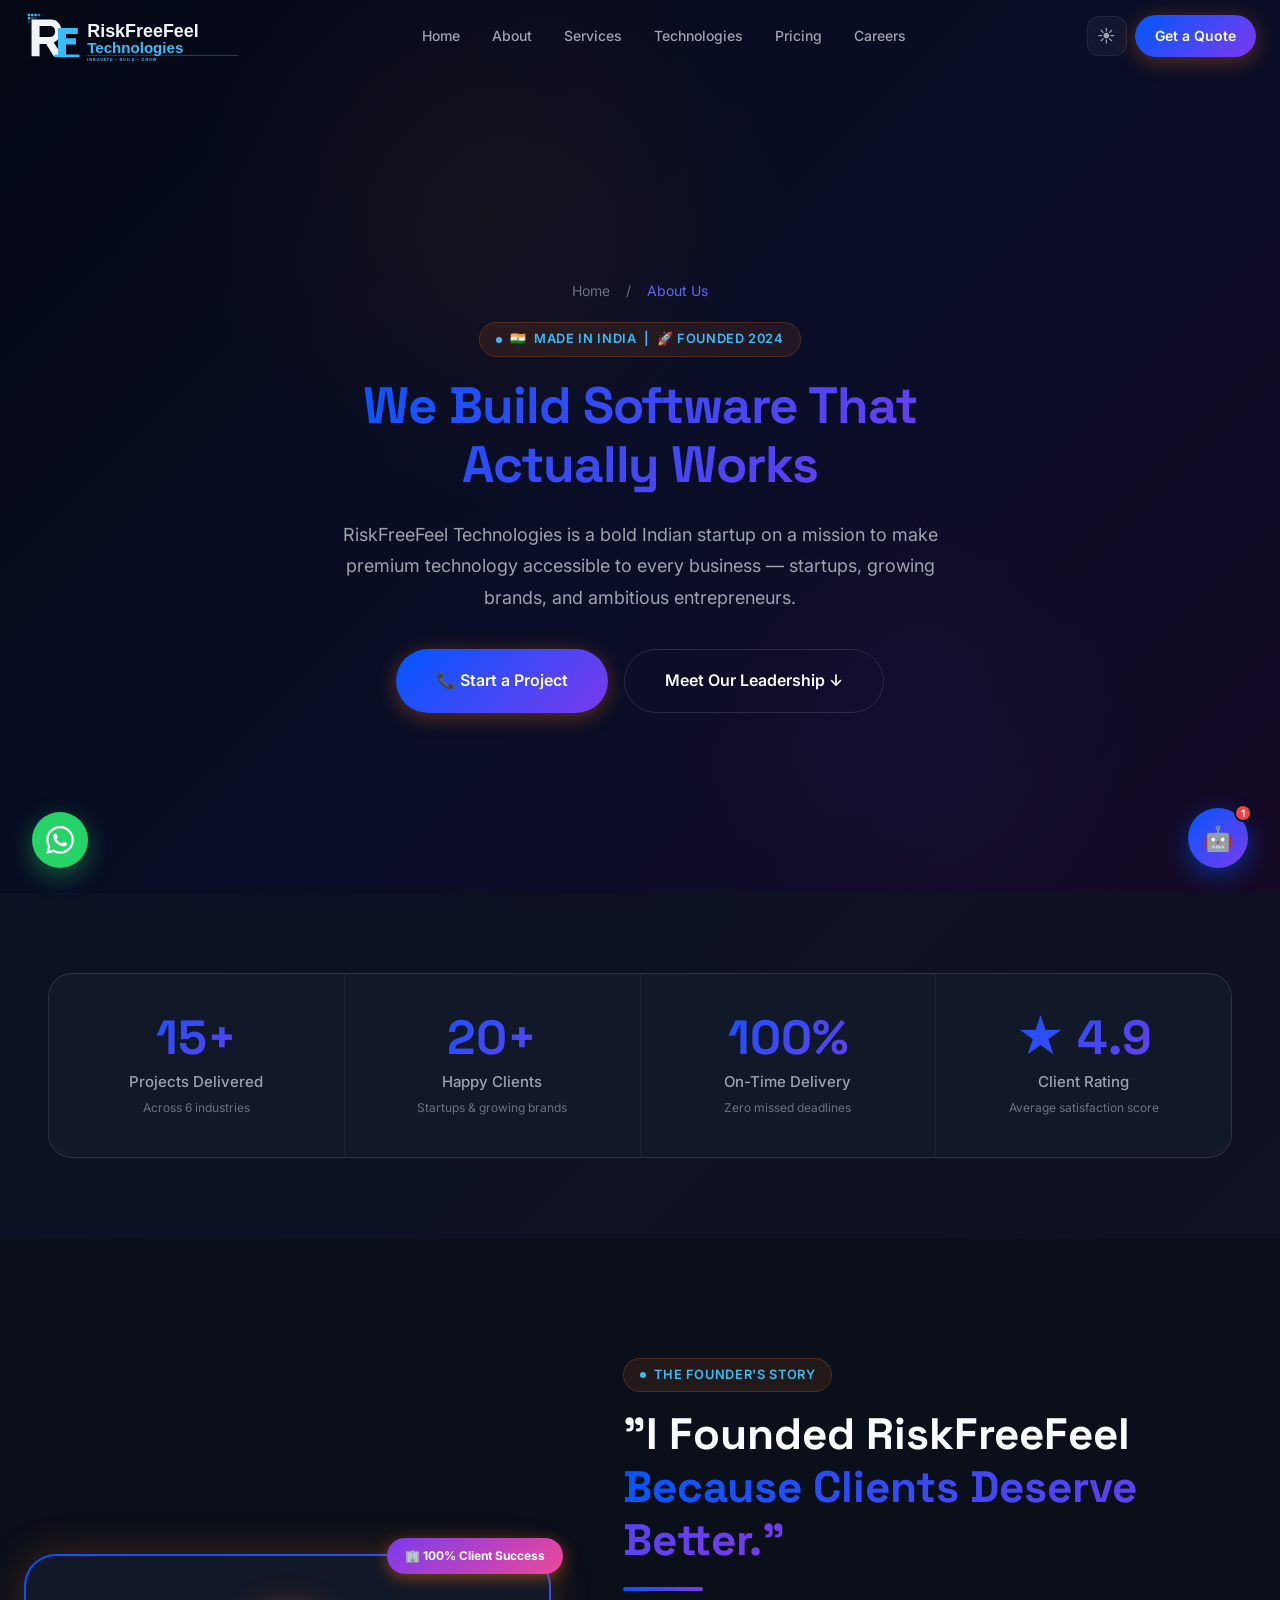
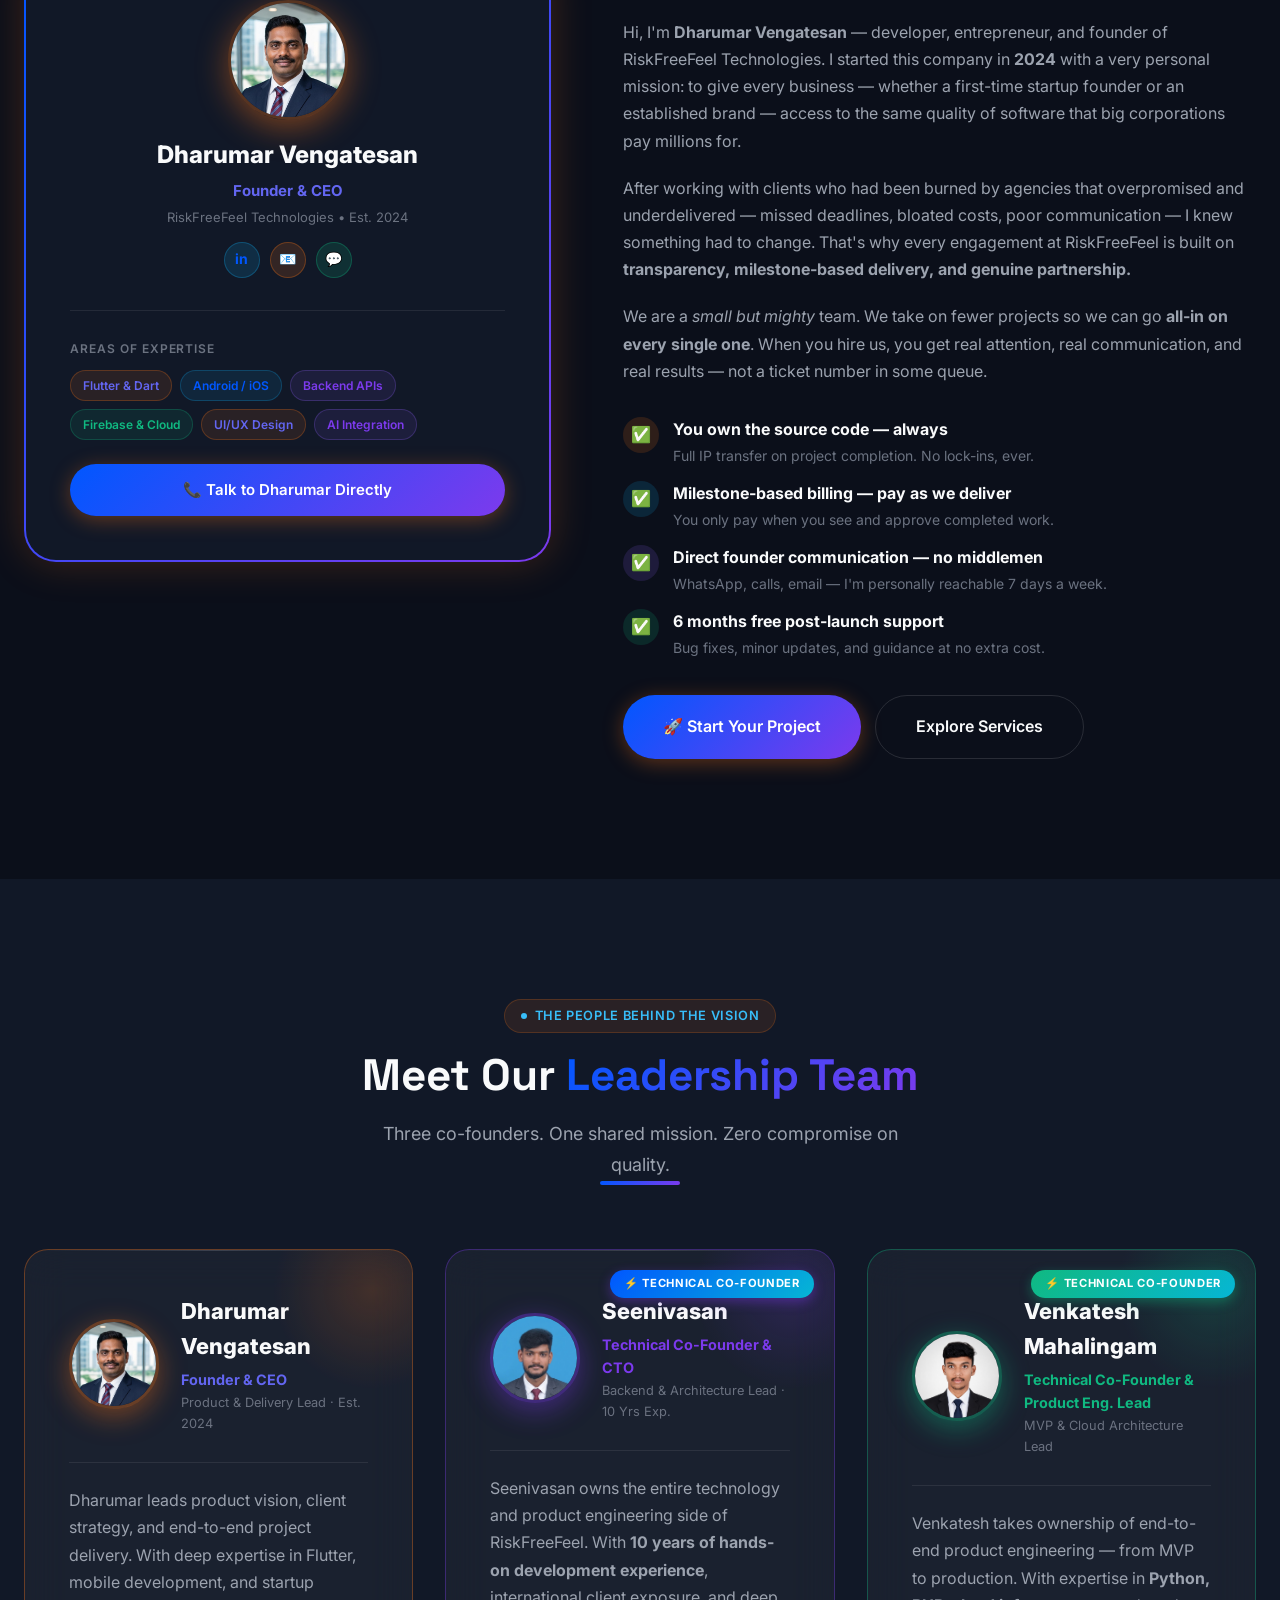
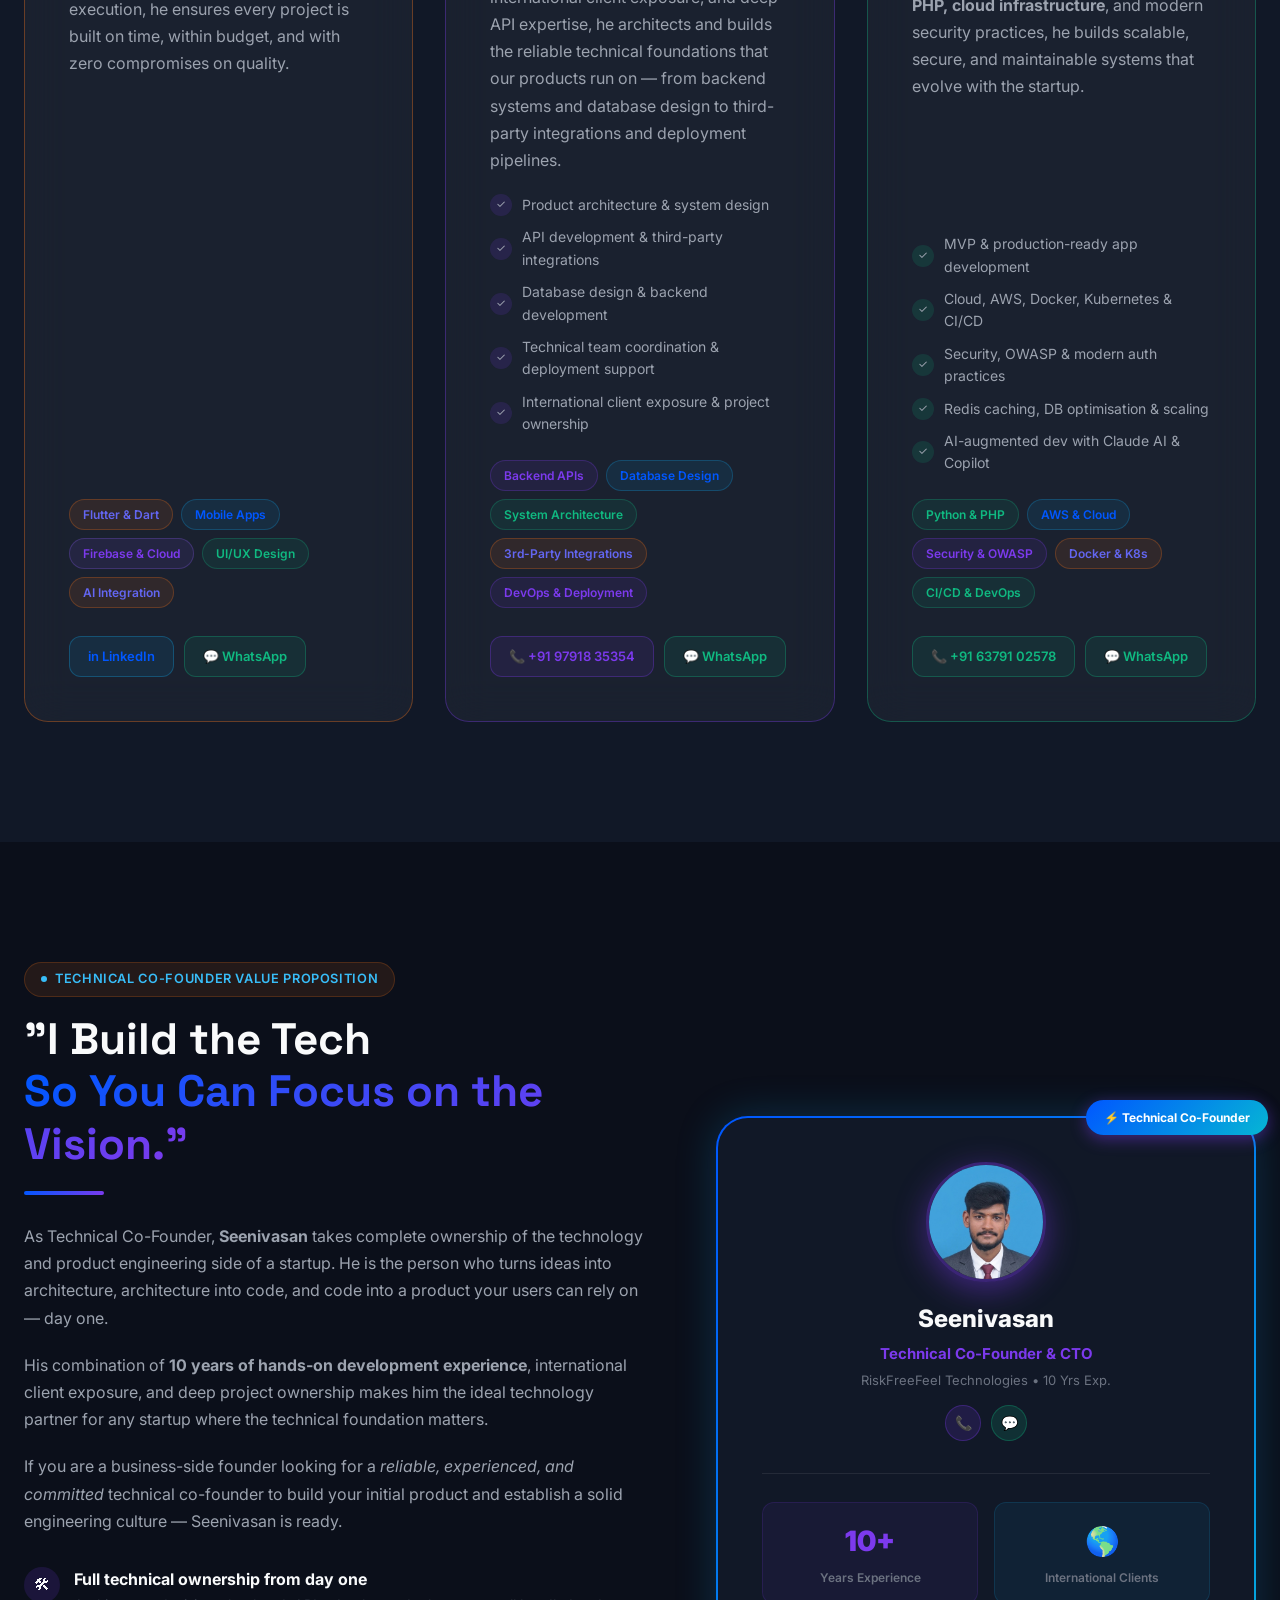
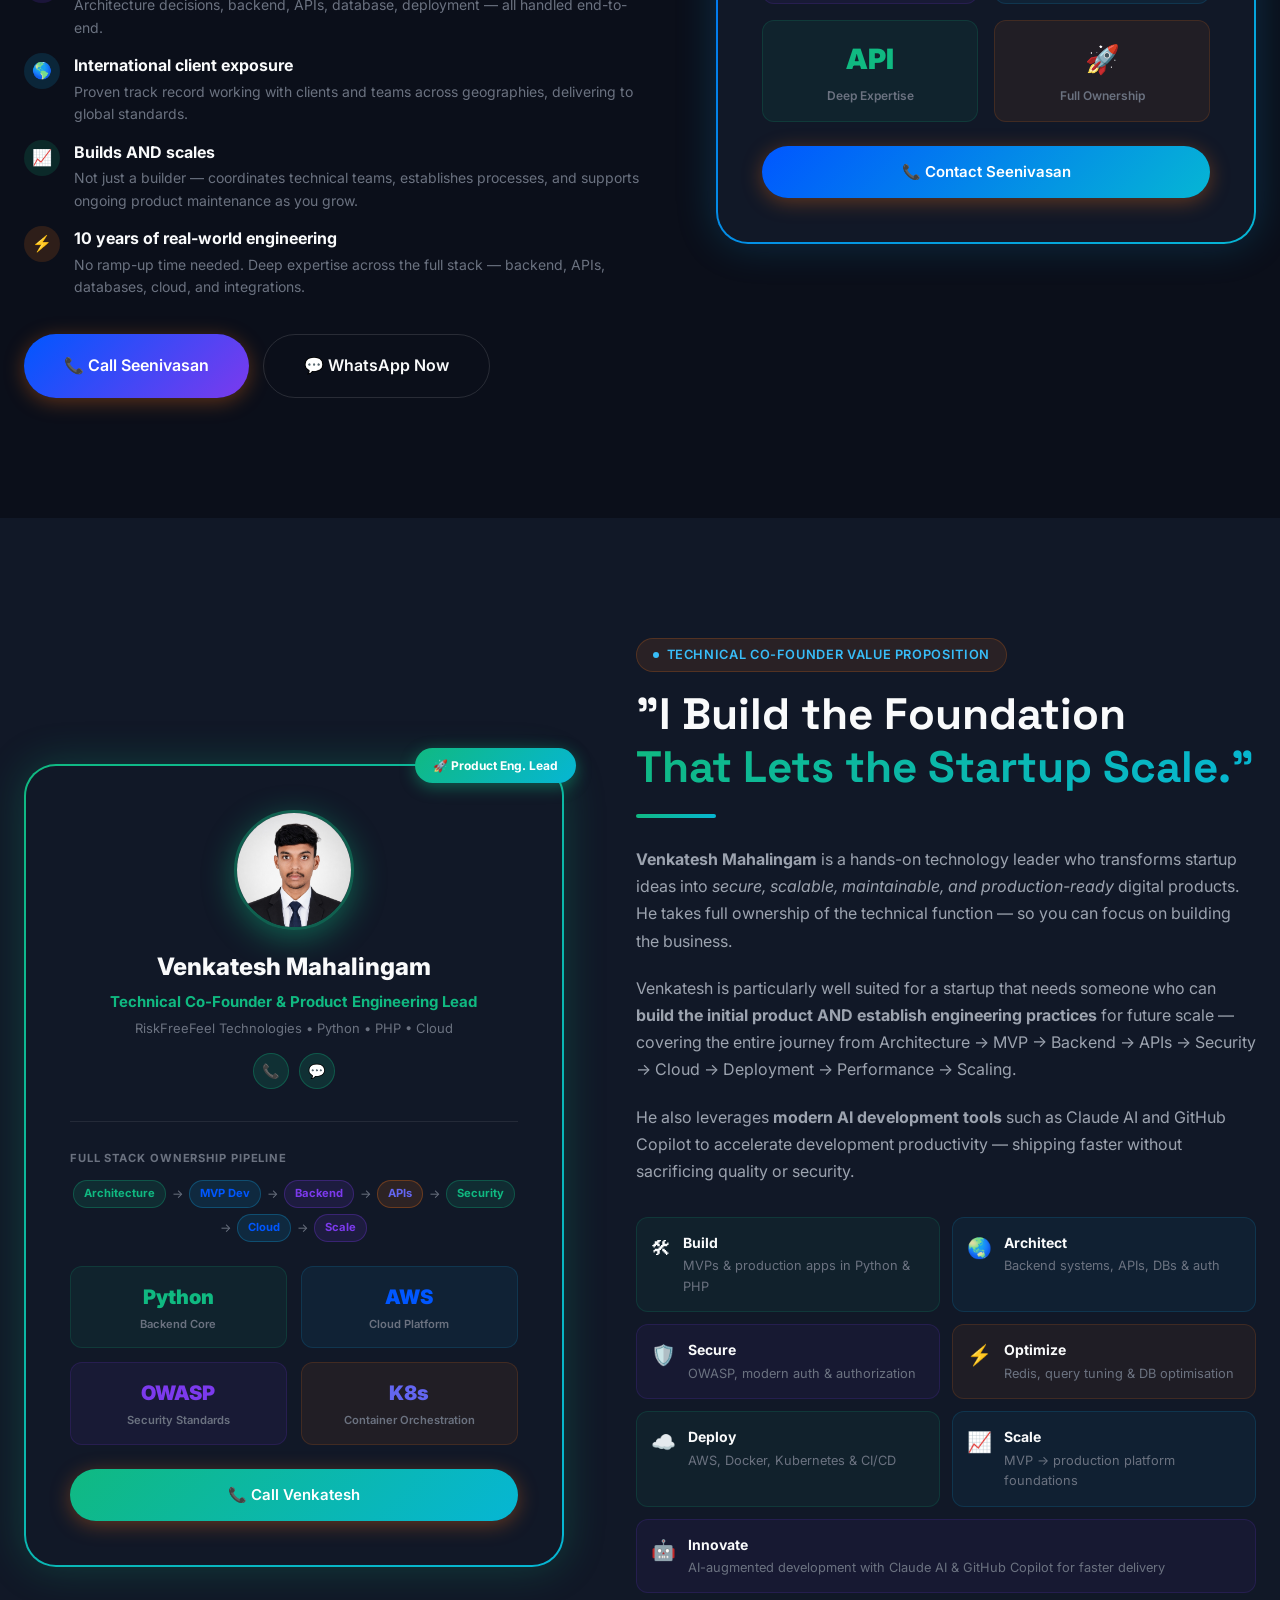
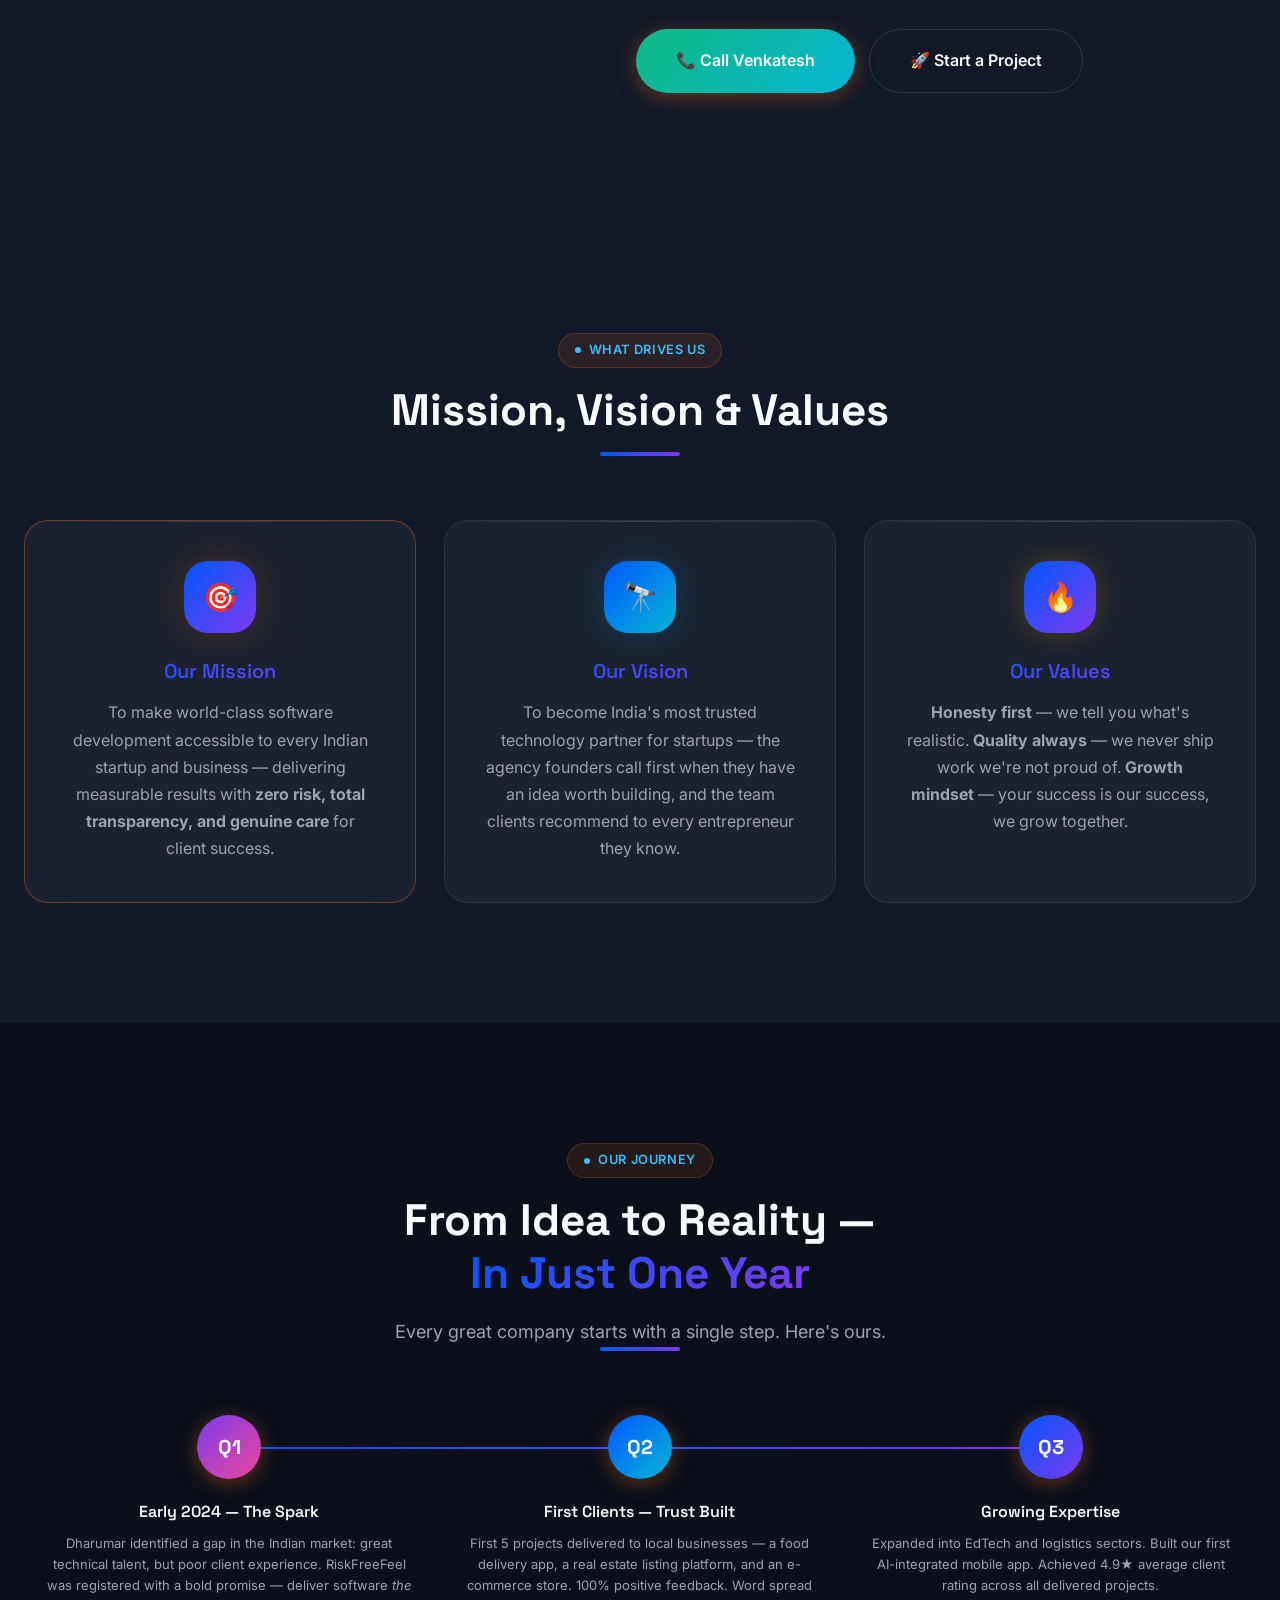
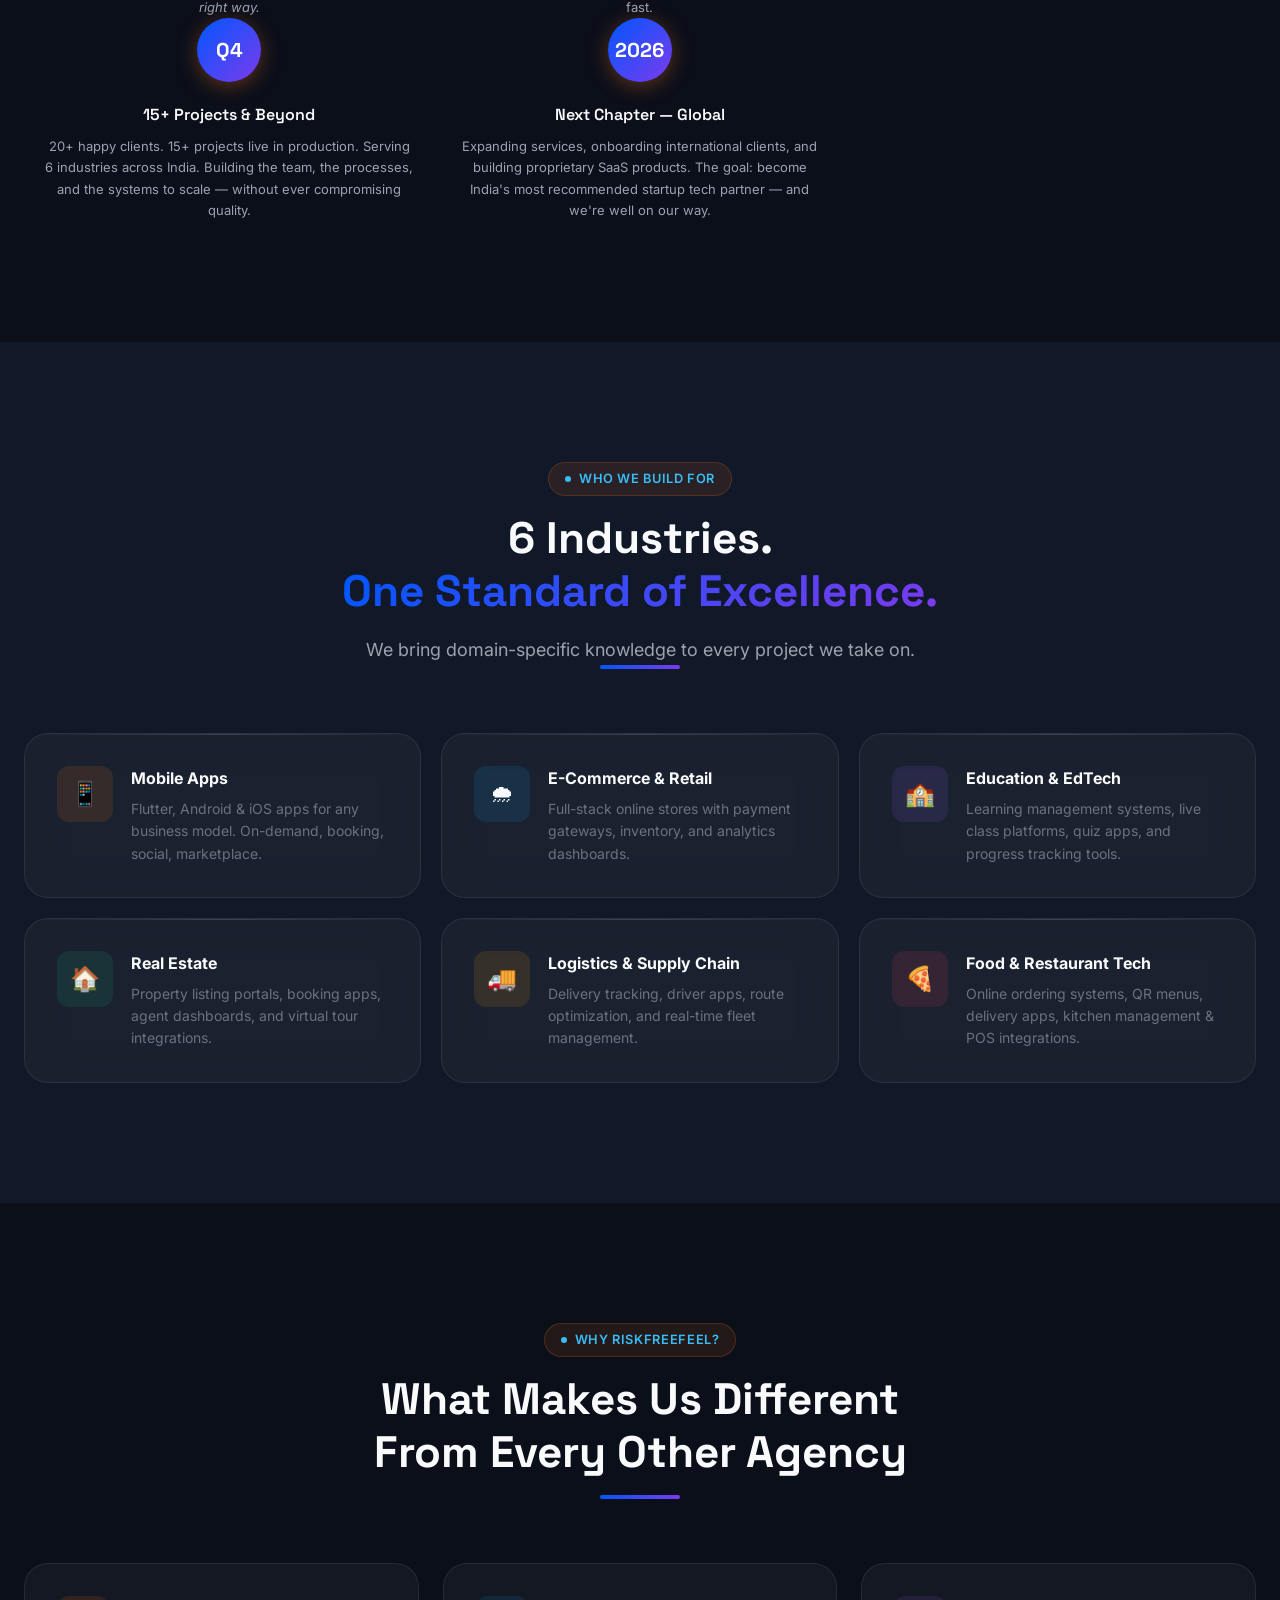
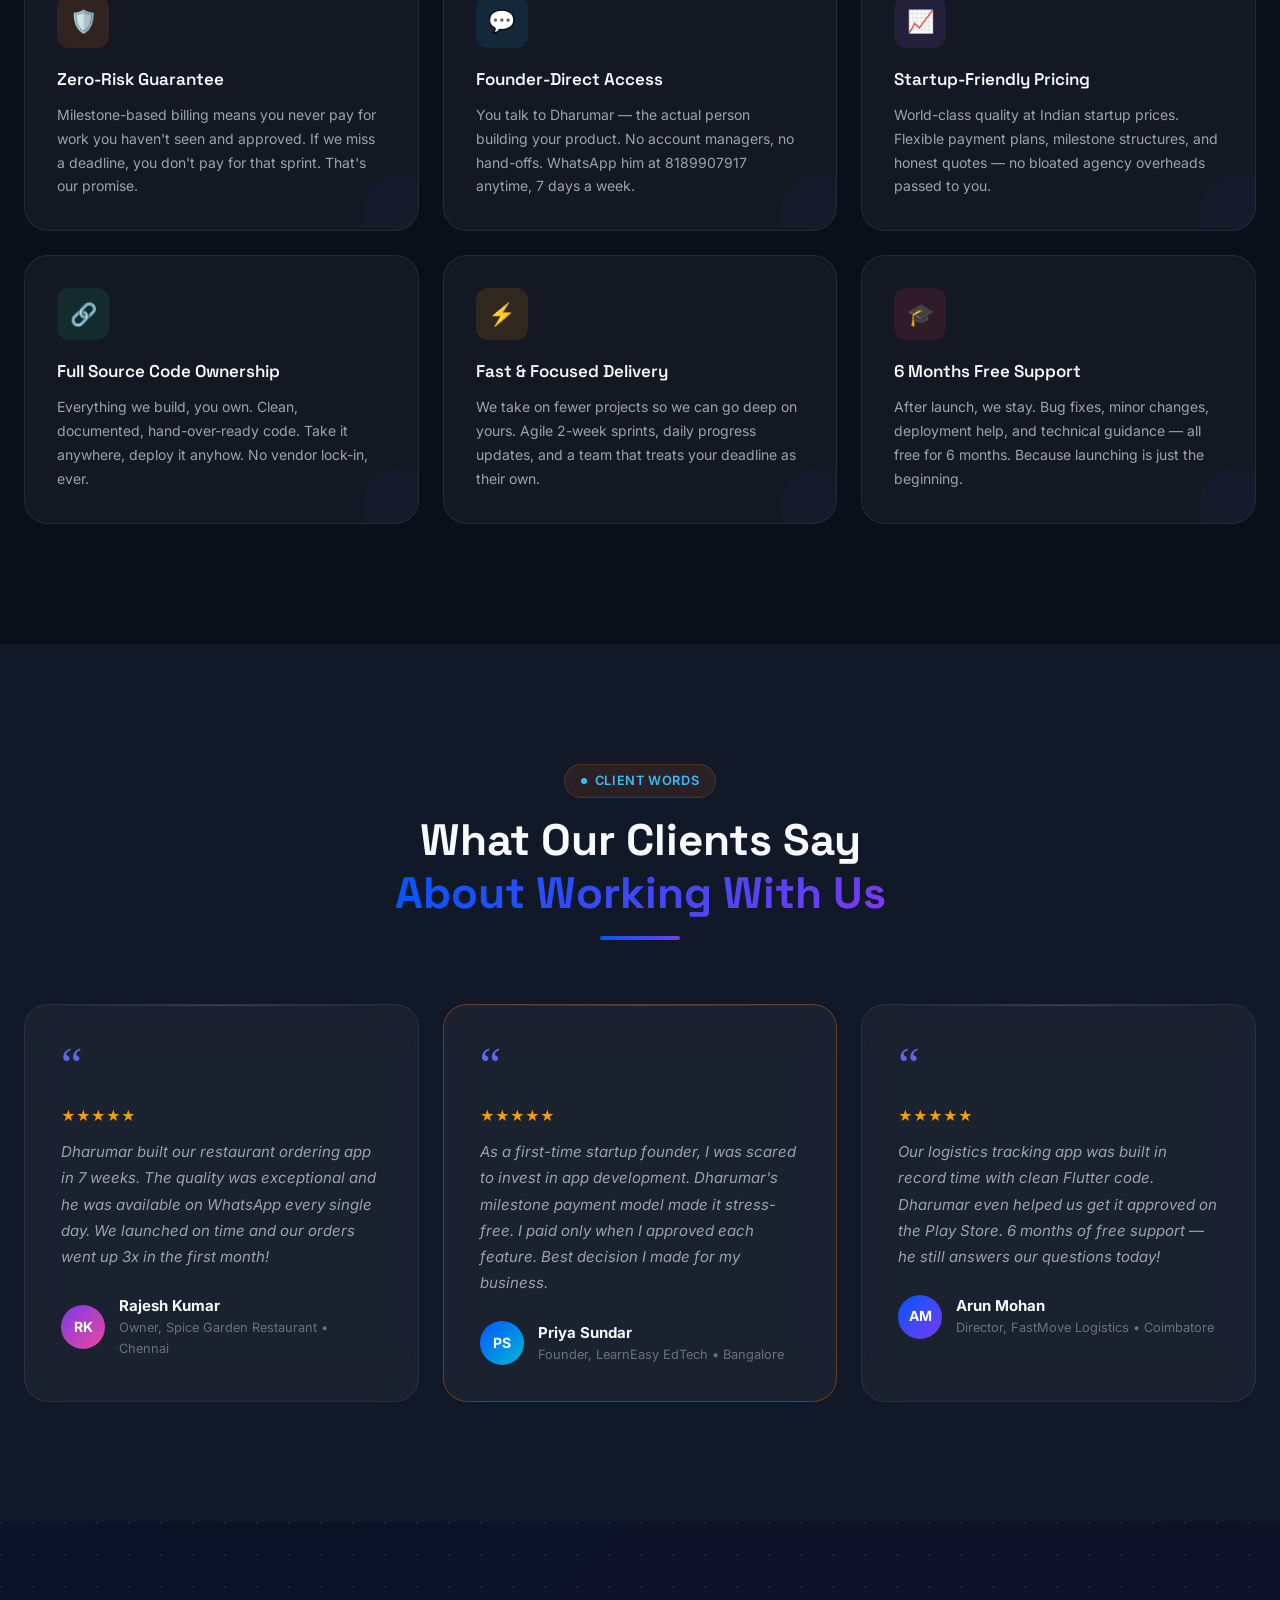
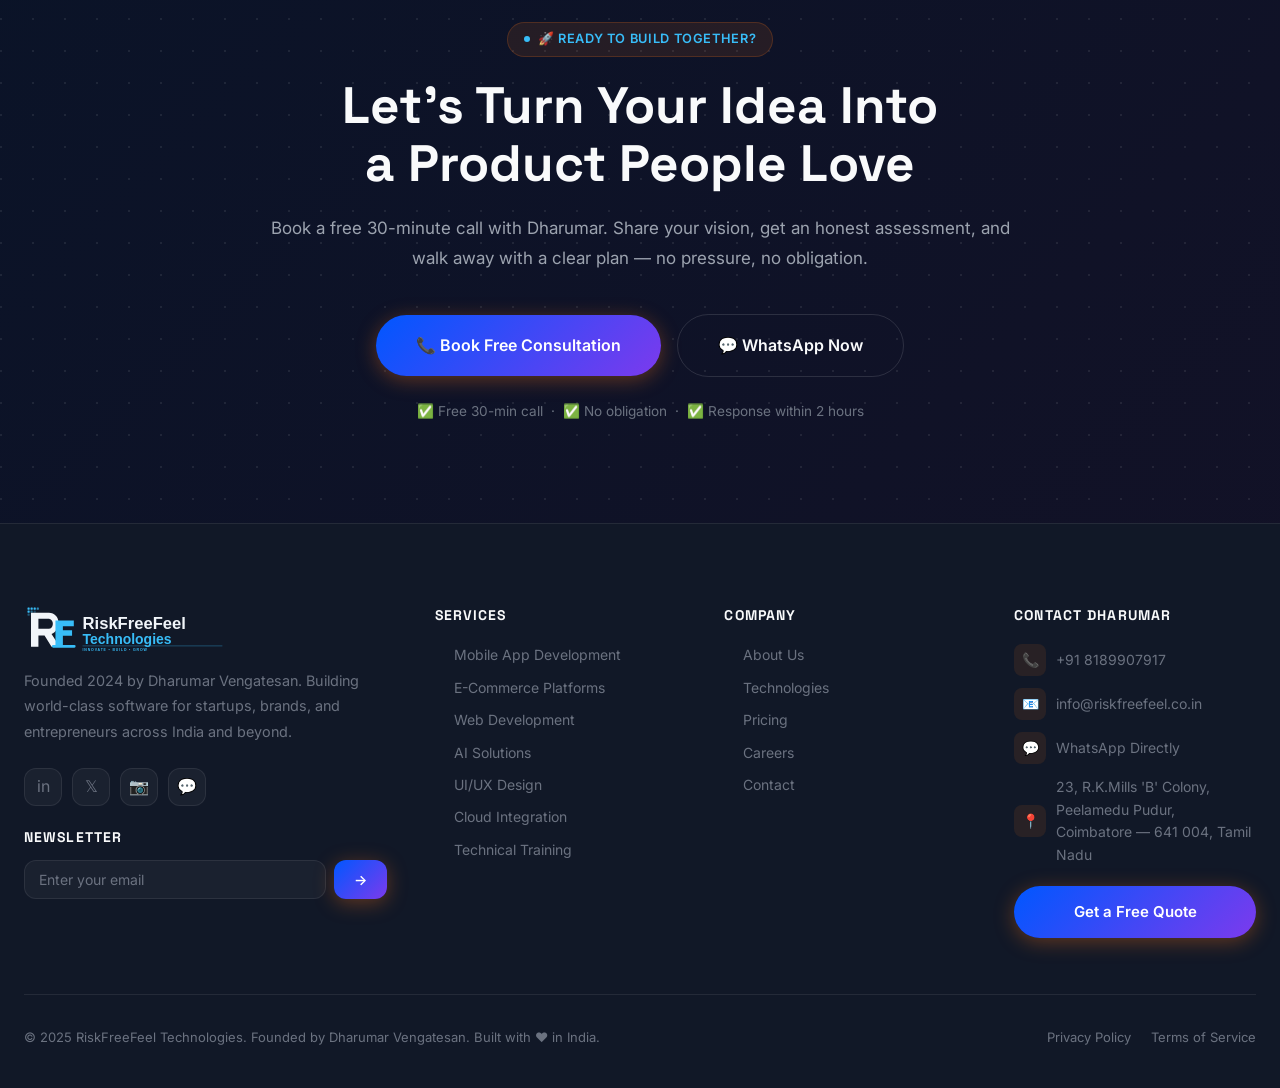
==== pages/about.html @ 6950d02a "feat: Add co-founders Seenivasan and Venkatesh, update photos, premium animations, fix encoding" ====
﻿<!DOCTYPE html>
<html lang="en" data-theme="dark">
<head>
  <meta charset="UTF-8" />
  <meta name="viewport" content="width=device-width, initial-scale=1.0" />
  <title>About Us | RiskFreeFeel Technologies | Founders Dharumar &amp; Seenivasan</title>
  <meta name="description" content="RiskFreeFeel Technologies is a 2024 Indian tech startup founded by Dharumar Vengatesan. We build world-class mobile apps, e-commerce platforms, and AI solutions. Learn our story, mission and values." />
  <link rel="icon" type="image/svg+xml" href="data:image/svg+xml,<svg xmlns='http://www.w3.org/2000/svg' viewBox='0 0 100 100'><defs><linearGradient id='g' x1='0%25' y1='0%25' x2='100%25' y2='100%25'><stop offset='0%25' stop-color='%23F97316'/><stop offset='100%25' stop-color='%238B5CF6'/></linearGradient></defs><rect width='100' height='100' rx='20' fill='url(%23g)'/><text y='.9em' font-size='60' x='50%25' text-anchor='middle' fill='white' font-weight='bold' dy='.1em'>R</text></svg>" />
  <link rel="stylesheet" href="../assets/css/globals.css" />
  <link rel="stylesheet" href="../assets/css/navbar.css" />
  <link rel="stylesheet" href="../assets/css/components.css" />
</head>
<body>

<div class="scroll-progress" id="scroll-progress"></div>

<!-- == NAVBAR ================================================ -->
<nav class="navbar" id="navbar" role="navigation" aria-label="Main navigation">
  <div class="navbar-inner">
    <a href="../index.html" class="navbar-logo" style="padding:4px 0;">
      <img src="../assets/images/logo-dark.svg" alt="RiskFreeFeel Technologies" height="52" style="height:52px;width:auto;display:block;" />
    </a>
    <ul class="navbar-links" role="list">
      <li><a href="../index.html" class="navbar-link">Home</a></li>
      <li><a href="about.html" class="navbar-link active">About</a></li>
      <li><a href="services.html" class="navbar-link">Services</a></li>
      <li><a href="technologies.html" class="navbar-link">Technologies</a></li>
      <li><a href="pricing.html" class="navbar-link">Pricing</a></li>
      <li><a href="careers.html" class="navbar-link">Careers</a></li>
    </ul>
    <div class="navbar-right">
      <button class="theme-toggle" id="theme-toggle" aria-label="Toggle theme"><span class="theme-icon">&#9728;&#65039;</span></button>
      <a href="contact.html" class="btn btn-primary btn-sm">Get a Quote</a>
      <button class="hamburger" id="hamburger" aria-label="Toggle menu">
        <span class="hamburger-bar"></span><span class="hamburger-bar"></span><span class="hamburger-bar"></span>
      </button>
    </div>
  </div>
</nav>

<div class="mobile-menu" id="mobile-menu">
  <ul class="mobile-menu-links">
    <li><a href="../index.html" class="mobile-menu-link">&#127968; Home</a></li>
    <li><a href="about.html" class="mobile-menu-link active">&#8505;&#65039; About Us</a></li>
    <li><a href="services.html" class="mobile-menu-link">&#9881;&#65039; Services</a></li>
    <li><a href="technologies.html" class="mobile-menu-link">&#128187; Technologies</a></li>
    <li><a href="pricing.html" class="mobile-menu-link">&#128176; Pricing</a></li>
    <li><a href="careers.html" class="mobile-menu-link">&#128200; Careers</a></li>
    <li><a href="contact.html" class="mobile-menu-link">&#128222; Contact</a></li>
  </ul>
  <div class="mobile-menu-cta"><a href="contact.html" class="btn btn-primary" style="width:100%;justify-content:center;">Get a Free Quote</a></div>
</div>

<!-- -.--.--.--.--.--.--.--.--.--.--.--.--.--.--.--.--.--.--.--.--.--.--.--.--.--.--.--.--.--.--.--.--.--.--.--.--.--.--.--.--.--.--.--.--.--.--.--.--.--.--.--.--.--.--.--.--.--.-
     HERO &mdash; Page Header
-.--.--.--.--.--.--.--.--.--.--.--.--.--.--.--.--.--.--.--.--.--.--.--.--.--.--.--.--.--.--.--.--.--.--.--.--.--.--.--.--.--.--.--.--.--.--.--.--.--.--.--.--.--.--.--.--.--.- -->
<section class="page-hero" style="min-height:480px;display:flex;align-items:center;position:relative;overflow:hidden;">
  <div class="hero-bg-gradient" style="opacity:0.6;" aria-hidden="true"></div>
  <div class="hero-orb-1" style="opacity:0.4;" aria-hidden="true"></div>
  <div class="hero-orb-2" style="opacity:0.4;" aria-hidden="true"></div>

  <div class="page-hero-inner" style="position:relative;z-index:1;text-align:center;width:100%;padding:120px 24px 80px;">
    <div class="page-hero-breadcrumb" style="margin-bottom:20px;">
      <a href="../index.html" style="color:var(--text-muted);">Home</a>
      <span style="color:var(--text-muted);margin:0 8px;">/</span>
      <span style="color:var(--brand-orange);">About Us</span>
    </div>

    <div class="section-label" style="margin:0 auto 20px;display:inline-flex;">
      &#127470;&#127475;&nbsp; Made in India &nbsp;|&nbsp; &#128640; Founded 2024
    </div>

    <h1 class="display-lg gradient-text" style="margin-bottom:24px;">
      We Build Software That<br/>Actually Works
    </h1>

    <p class="body-lg" style="max-width:640px;margin:0 auto 36px;">
      RiskFreeFeel Technologies is a bold Indian startup on a mission to make premium technology accessible to every business &mdash; startups, growing brands, and ambitious entrepreneurs.
    </p>

    <div style="display:flex;justify-content:center;gap:16px;flex-wrap:wrap;">
      <a href="contact.html" class="btn btn-primary btn-lg">&#128222; Start a Project</a>
      <a href="#team" class="btn btn-outline btn-lg">Meet Our Leadership &#8595;</a>
    </div>
  </div>
</section>

<!-- -.--.--.--.--.--.--.--.--.--.--.--.--.--.--.--.--.--.--.--.--.--.--.--.--.--.--.--.--.--.--.--.--.--.--.--.--.--.--.--.--.--.--.--.--.--.--.--.--.--.--.--.--.--.--.--.--.--.-
     QUICK STATS BAR
-.--.--.--.--.--.--.--.--.--.--.--.--.--.--.--.--.--.--.--.--.--.--.--.--.--.--.--.--.--.--.--.--.--.--.--.--.--.--.--.--.--.--.--.--.--.--.--.--.--.--.--.--.--.--.--.--.--.- -->
<section class="stats-section" aria-label="Company quick stats">
  <div class="container">
    <div class="stats-grid">
      <div class="stat-item reveal">
        <div class="stat-number" data-counter data-target="15" data-suffix="+">15+</div>
        <div class="stat-label">Projects Delivered</div>
        <div class="stat-sub">Across 6 industries</div>
      </div>
      <div class="stat-item reveal delay-100">
        <div class="stat-number" data-counter data-target="20" data-suffix="+">20+</div>
        <div class="stat-label">Happy Clients</div>
        <div class="stat-sub">Startups &amp; growing brands</div>
      </div>
      <div class="stat-item reveal delay-200">
        <div class="stat-number">100%</div>
        <div class="stat-label">On-Time Delivery</div>
        <div class="stat-sub">Zero missed deadlines</div>
      </div>
      <div class="stat-item reveal delay-300">
        <div class="stat-number">&#9733; 4.9</div>
        <div class="stat-label">Client Rating</div>
        <div class="stat-sub">Average satisfaction score</div>
      </div>
    </div>
  </div>
</section>

<!-- -.--.--.--.--.--.--.--.--.--.--.--.--.--.--.--.--.--.--.--.--.--.--.--.--.--.--.--.--.--.--.--.--.--.--.--.--.--.--.--.--.--.--.--.--.--.--.--.--.--.--.--.--.--.--.--.--.--.-
     FOUNDER SECTION
-.--.--.--.--.--.--.--.--.--.--.--.--.--.--.--.--.--.--.--.--.--.--.--.--.--.--.--.--.--.--.--.--.--.--.--.--.--.--.--.--.--.--.--.--.--.--.--.--.--.--.--.--.--.--.--.--.--.- -->
<section class="section" id="founder" aria-labelledby="founder-heading">
  <div class="container">
    <div style="display:grid;grid-template-columns:1fr 1.2fr;gap:72px;align-items:center;" class="reveal">

      <!-- Founder Card -->
      <div style="position:relative;" class="reveal-left">
        <div style="background:var(--gradient-primary);border-radius:var(--radius-2xl);padding:2px;box-shadow:var(--shadow-glow);">
          <div style="background:var(--bg-secondary);border-radius:calc(var(--radius-2xl) - 2px);padding:44px;">

            <!-- Avatar + Name -->
            <div style="display:flex;flex-direction:column;align-items:center;text-align:center;margin-bottom:32px;">
              <div style="width:120px;height:120px;border-radius:50%;overflow:hidden;margin-bottom:16px;box-shadow:0 8px 32px rgba(249,115,22,0.45);border:3px solid rgba(249,115,22,0.3);flex-shrink:0;">
                <img src="../assets/images/dharumar-founder.jpg" alt="Dharumar Vengatesan &mdash; Founder &amp; CEO, RiskFreeFeel Technologies" style="width:100%;height:100%;object-fit:cover;object-position:center top;" />
              </div>
              <h2 style="font-size:1.5rem;font-weight:800;color:var(--text-primary);margin-bottom:4px;" id="founder-heading">Dharumar Vengatesan</h2>
              <div style="font-size:0.9375rem;font-weight:700;color:var(--brand-orange);margin-bottom:4px;">Founder &amp; CEO</div>
              <div style="font-size:0.8125rem;color:var(--text-muted);">RiskFreeFeel Technologies &bull; Est. 2024</div>

              <!-- Social links -->
              <div style="display:flex;gap:10px;margin-top:14px;">
                <a href="https://www.linkedin.com/in/dharumar-vengatesan" target="_blank" rel="noopener"
                   style="width:36px;height:36px;border-radius:50%;background:rgba(14,165,233,0.15);border:1px solid rgba(14,165,233,0.3);display:flex;align-items:center;justify-content:center;color:var(--brand-blue);font-size:0.875rem;font-weight:700;text-decoration:none;">in</a>
                <a href="mailto:info@riskfreefeel.co.in"
                   style="width:36px;height:36px;border-radius:50%;background:rgba(249,115,22,0.15);border:1px solid rgba(249,115,22,0.3);display:flex;align-items:center;justify-content:center;color:var(--brand-orange);font-size:0.875rem;font-weight:700;text-decoration:none;">&#128231;</a>
                <a href="https://wa.me/918189907917" target="_blank" rel="noopener"
                   style="width:36px;height:36px;border-radius:50%;background:rgba(16,185,129,0.15);border:1px solid rgba(16,185,129,0.3);display:flex;align-items:center;justify-content:center;color:#10B981;font-size:0.875rem;font-weight:700;text-decoration:none;">&#128172;</a>
              </div>
            </div>

            <!-- Divider -->
            <div style="height:1px;background:var(--border-color);margin-bottom:28px;"></div>

            <!-- Expertise tags -->
            <div style="margin-bottom:24px;">
              <div style="font-size:0.75rem;color:var(--text-muted);font-weight:600;letter-spacing:0.08em;text-transform:uppercase;margin-bottom:12px;">Areas of Expertise</div>
              <div style="display:flex;flex-wrap:wrap;gap:8px;">
                <span style="padding:5px 12px;background:rgba(249,115,22,0.1);border:1px solid rgba(249,115,22,0.25);border-radius:20px;font-size:0.75rem;font-weight:600;color:var(--brand-orange);">Flutter &amp; Dart</span>
                <span style="padding:5px 12px;background:rgba(14,165,233,0.1);border:1px solid rgba(14,165,233,0.25);border-radius:20px;font-size:0.75rem;font-weight:600;color:var(--brand-blue);">Android / iOS</span>
                <span style="padding:5px 12px;background:rgba(139,92,246,0.1);border:1px solid rgba(139,92,246,0.25);border-radius:20px;font-size:0.75rem;font-weight:600;color:var(--brand-violet);">Backend APIs</span>
                <span style="padding:5px 12px;background:rgba(16,185,129,0.1);border:1px solid rgba(16,185,129,0.25);border-radius:20px;font-size:0.75rem;font-weight:600;color:#10B981;">Firebase &amp; Cloud</span>
                <span style="padding:5px 12px;background:rgba(249,115,22,0.1);border:1px solid rgba(249,115,22,0.25);border-radius:20px;font-size:0.75rem;font-weight:600;color:var(--brand-orange);">UI/UX Design</span>
                <span style="padding:5px 12px;background:rgba(139,92,246,0.1);border:1px solid rgba(139,92,246,0.25);border-radius:20px;font-size:0.75rem;font-weight:600;color:var(--brand-violet);">AI Integration</span>
              </div>
            </div>

            <!-- Contact CTA -->
            <a href="contact.html" class="btn btn-primary" style="width:100%;justify-content:center;">
              &#128222; Talk to Dharumar Directly
            </a>
          </div>
        </div>

        <!-- Floating badge -->
        <div style="
          position:absolute;top:-16px;right:-12px;
          background:var(--gradient-warm);color:#fff;
          border-radius:var(--radius-full);padding:8px 18px;
          font-size:0.75rem;font-weight:700;
          box-shadow:0 4px 16px rgba(249,115,22,0.45);
        ">&#127970; 100% Client Success</div>
      </div>

      <!-- Story Text -->
      <div class="reveal-right">
        <div class="section-label" style="margin-bottom:16px;">The Founder's Story</div>
        <h2 class="section-title" style="text-align:left;margin-bottom:0;">
          "I Founded RiskFreeFeel<br/>
          <span class="gradient-text">Because Clients Deserve Better."</span>
        </h2>
        <div class="gradient-separator" style="margin:20px 0 28px;"></div>

        <p class="body-md" style="margin-bottom:20px;">
          Hi, I'm <strong>Dharumar Vengatesan</strong> &mdash; developer, entrepreneur, and founder of RiskFreeFeel Technologies. I started this company in <strong>2024</strong> with a very personal mission: to give every business &mdash; whether a first-time startup founder or an established brand &mdash; access to the same quality of software that big corporations pay millions for.
        </p>

        <p class="body-md" style="margin-bottom:20px;">
          After working with clients who had been burned by agencies that overpromised and underdelivered &mdash; missed deadlines, bloated costs, poor communication &mdash; I knew something had to change. That's why every engagement at RiskFreeFeel is built on <strong>transparency, milestone-based delivery, and genuine partnership.</strong>
        </p>

        <p class="body-md" style="margin-bottom:32px;">
          We are a <em>small but mighty</em> team. We take on fewer projects so we can go <strong>all-in on every single one</strong>. When you hire us, you get real attention, real communication, and real results &mdash; not a ticket number in some queue.
        </p>

        <!-- Promise list -->
        <div style="display:flex;flex-direction:column;gap:14px;margin-bottom:36px;">
          <div style="display:flex;align-items:flex-start;gap:14px;">
            <div style="width:36px;height:36px;border-radius:50%;background:rgba(249,115,22,0.15);display:flex;align-items:center;justify-content:center;font-size:1rem;flex-shrink:0;">&#9989;</div>
            <div>
              <div style="font-weight:700;color:var(--text-primary);margin-bottom:2px;">You own the source code &mdash; always</div>
              <div style="font-size:0.875rem;color:var(--text-muted);">Full IP transfer on project completion. No lock-ins, ever.</div>
            </div>
          </div>
          <div style="display:flex;align-items:flex-start;gap:14px;">
            <div style="width:36px;height:36px;border-radius:50%;background:rgba(14,165,233,0.15);display:flex;align-items:center;justify-content:center;font-size:1rem;flex-shrink:0;">&#9989;</div>
            <div>
              <div style="font-weight:700;color:var(--text-primary);margin-bottom:2px;">Milestone-based billing &mdash; pay as we deliver</div>
              <div style="font-size:0.875rem;color:var(--text-muted);">You only pay when you see and approve completed work.</div>
            </div>
          </div>
          <div style="display:flex;align-items:flex-start;gap:14px;">
            <div style="width:36px;height:36px;border-radius:50%;background:rgba(139,92,246,0.15);display:flex;align-items:center;justify-content:center;font-size:1rem;flex-shrink:0;">&#9989;</div>
            <div>
              <div style="font-weight:700;color:var(--text-primary);margin-bottom:2px;">Direct founder communication &mdash; no middlemen</div>
              <div style="font-size:0.875rem;color:var(--text-muted);">WhatsApp, calls, email &mdash; I'm personally reachable 7 days a week.</div>
            </div>
          </div>
          <div style="display:flex;align-items:flex-start;gap:14px;">
            <div style="width:36px;height:36px;border-radius:50%;background:rgba(16,185,129,0.15);display:flex;align-items:center;justify-content:center;font-size:1rem;flex-shrink:0;">&#9989;</div>
            <div>
              <div style="font-weight:700;color:var(--text-primary);margin-bottom:2px;">6 months free post-launch support</div>
              <div style="font-size:0.875rem;color:var(--text-muted);">Bug fixes, minor updates, and guidance at no extra cost.</div>
            </div>
          </div>
        </div>

        <div style="display:flex;gap:14px;flex-wrap:wrap;">
          <a href="contact.html" class="btn btn-primary btn-lg">&#128640; Start Your Project</a>
          <a href="services.html" class="btn btn-outline btn-lg">Explore Services</a>
        </div>
      </div>
    </div>
  </div>
</section>

<!-- -.--.--.--.--.--.--.--.--.--.--.--.--.--.--.--.--.--.--.--.--.--.--.--.--.--.--.--.--.--.--.--.--.--.--.--.--.--.--.--.--.--.--.--.--.--.--.--.--.--.--.--.--.--.--.--.--.--.-
     LEADERSHIP TEAM &mdash; MEET THE FOUNDERS
-.--.--.--.--.--.--.--.--.--.--.--.--.--.--.--.--.--.--.--.--.--.--.--.--.--.--.--.--.--.--.--.--.--.--.--.--.--.--.--.--.--.--.--.--.--.--.--.--.--.--.--.--.--.--.--.--.--.- -->
<section class="section" id="team" style="background:var(--bg-secondary);" aria-labelledby="team-heading">
  <div class="container">
    <div class="section-header">
      <div class="section-label">The People Behind the Vision</div>
      <h2 class="section-title" id="team-heading">Meet Our <span class="gradient-text">Leadership Team</span></h2>
      <p class="section-subtitle">Three co-founders. One shared mission. Zero compromise on quality.</p>
      <div class="gradient-separator"></div>
    </div>

    <div style="display:grid;grid-template-columns:1fr 1fr 1fr;gap:32px;align-items:stretch;">

      <!-- == Dharumar Card ==================================== -->
      <div class="card reveal" style="padding:44px;display:flex;flex-direction:column;border:1px solid var(--border-accent);position:relative;overflow:hidden;">
        <!-- Decorative gradient blob -->
        <div style="position:absolute;top:-60px;right:-60px;width:200px;height:200px;background:radial-gradient(circle,rgba(249,115,22,0.18) 0%,transparent 70%);border-radius:50%;pointer-events:none;" aria-hidden="true"></div>

        <!-- Photo + identity -->
        <div style="display:flex;align-items:center;gap:22px;margin-bottom:28px;">
          <div style="width:90px;height:90px;border-radius:50%;overflow:hidden;flex-shrink:0;box-shadow:0 8px 28px rgba(249,115,22,0.4);border:3px solid rgba(249,115,22,0.35);">
            <img src="../assets/images/dharumar-founder.jpg" alt="Dharumar Vengatesan &mdash; Founder &amp; CEO" style="width:100%;height:100%;object-fit:cover;object-position:center top;" />
          </div>
          <div>
            <h3 style="font-size:1.375rem;font-weight:800;color:var(--text-primary);margin-bottom:4px;">Dharumar Vengatesan</h3>
            <div style="font-size:0.9rem;font-weight:700;color:var(--brand-orange);margin-bottom:2px;">Founder &amp; CEO</div>
            <div style="font-size:0.8rem;color:var(--text-muted);">Product &amp; Delivery Lead &middot; Est. 2024</div>
          </div>
        </div>

        <div style="height:1px;background:var(--border-color);margin-bottom:24px;"></div>

        <p class="body-md" style="margin-bottom:20px;flex:1;">Dharumar leads product vision, client strategy, and end-to-end project delivery. With deep expertise in Flutter, mobile development, and startup execution, he ensures every project is built on time, within budget, and with zero compromises on quality.</p>

        <!-- Tags -->
        <div style="display:flex;flex-wrap:wrap;gap:8px;margin-bottom:28px;">
          <span style="padding:5px 13px;background:rgba(249,115,22,0.1);border:1px solid rgba(249,115,22,0.25);border-radius:20px;font-size:0.75rem;font-weight:600;color:var(--brand-orange);">Flutter &amp; Dart</span>
          <span style="padding:5px 13px;background:rgba(14,165,233,0.1);border:1px solid rgba(14,165,233,0.25);border-radius:20px;font-size:0.75rem;font-weight:600;color:var(--brand-blue);">Mobile Apps</span>
          <span style="padding:5px 13px;background:rgba(139,92,246,0.1);border:1px solid rgba(139,92,246,0.25);border-radius:20px;font-size:0.75rem;font-weight:600;color:var(--brand-violet);">Firebase &amp; Cloud</span>
          <span style="padding:5px 13px;background:rgba(16,185,129,0.1);border:1px solid rgba(16,185,129,0.25);border-radius:20px;font-size:0.75rem;font-weight:600;color:#10B981;">UI/UX Design</span>
          <span style="padding:5px 13px;background:rgba(249,115,22,0.1);border:1px solid rgba(249,115,22,0.25);border-radius:20px;font-size:0.75rem;font-weight:600;color:var(--brand-orange);">AI Integration</span>
        </div>

        <!-- Social / Contact -->
        <div style="display:flex;gap:10px;flex-wrap:wrap;">
          <a href="https://www.linkedin.com/in/dharumar-vengatesan" target="_blank" rel="noopener"
             style="display:inline-flex;align-items:center;gap:7px;padding:9px 18px;background:rgba(14,165,233,0.1);border:1px solid rgba(14,165,233,0.3);border-radius:var(--radius-md);color:var(--brand-blue);font-size:0.8125rem;font-weight:600;text-decoration:none;">in LinkedIn</a>
          <a href="https://wa.me/918189907917" target="_blank" rel="noopener"
             style="display:inline-flex;align-items:center;gap:7px;padding:9px 18px;background:rgba(16,185,129,0.1);border:1px solid rgba(16,185,129,0.3);border-radius:var(--radius-md);color:#10B981;font-size:0.8125rem;font-weight:600;text-decoration:none;">&#128172; WhatsApp</a>
        </div>
      </div>

      <!-- == Seenivasan Card ================================== -->
      <div class="card reveal delay-150" style="padding:44px;display:flex;flex-direction:column;border:1px solid rgba(124,58,237,0.35);position:relative;overflow:hidden;">
        <!-- Decorative gradient blob -->
        <div style="position:absolute;top:-60px;right:-60px;width:200px;height:200px;background:radial-gradient(circle,rgba(124,58,237,0.18) 0%,transparent 70%);border-radius:50%;pointer-events:none;" aria-hidden="true"></div>

        <!-- Co-Founder badge -->
        <div style="position:absolute;top:20px;right:20px;background:var(--gradient-cool);color:#fff;border-radius:var(--radius-full);padding:5px 14px;font-size:0.7rem;font-weight:700;letter-spacing:0.06em;text-transform:uppercase;box-shadow:0 4px 12px rgba(124,58,237,0.4);">&#9889; Technical Co-Founder</div>

        <!-- Photo + identity -->
        <div style="display:flex;align-items:center;gap:22px;margin-bottom:28px;">
          <div style="width:90px;height:90px;border-radius:50%;overflow:hidden;flex-shrink:0;box-shadow:0 8px 28px rgba(124,58,237,0.4);border:3px solid rgba(124,58,237,0.4);">
            <img src="../assets/images/seenivasan-cofounder.jpg" alt="Seenivasan &mdash; Technical Co-Founder, RiskFreeFeel Technologies" style="width:100%;height:100%;object-fit:cover;object-position:center top;" />
          </div>
          <div>
            <h3 style="font-size:1.375rem;font-weight:800;color:var(--text-primary);margin-bottom:4px;">Seenivasan</h3>
            <div style="font-size:0.9rem;font-weight:700;color:var(--brand-violet);margin-bottom:2px;">Technical Co-Founder &amp; CTO</div>
            <div style="font-size:0.8rem;color:var(--text-muted);">Backend &amp; Architecture Lead &middot; 10 Yrs Exp.</div>
          </div>
        </div>

        <div style="height:1px;background:var(--border-color);margin-bottom:24px;"></div>

        <p class="body-md" style="margin-bottom:20px;flex:1;">Seenivasan owns the entire technology and product engineering side of RiskFreeFeel. With <strong>10 years of hands-on development experience</strong>, international client exposure, and deep API expertise, he architects and builds the reliable technical foundations that our products run on &mdash; from backend systems and database design to third-party integrations and deployment pipelines.</p>

        <!-- Value prop highlights -->
        <div style="display:flex;flex-direction:column;gap:10px;margin-bottom:24px;">
          <div style="display:flex;align-items:center;gap:10px;font-size:0.875rem;color:var(--text-secondary);">
            <span style="width:22px;height:22px;border-radius:50%;background:rgba(124,58,237,0.15);display:flex;align-items:center;justify-content:center;font-size:0.7rem;flex-shrink:0;">&#10003;</span>
            Product architecture &amp; system design
          </div>
          <div style="display:flex;align-items:center;gap:10px;font-size:0.875rem;color:var(--text-secondary);">
            <span style="width:22px;height:22px;border-radius:50%;background:rgba(124,58,237,0.15);display:flex;align-items:center;justify-content:center;font-size:0.7rem;flex-shrink:0;">&#10003;</span>
            API development &amp; third-party integrations
          </div>
          <div style="display:flex;align-items:center;gap:10px;font-size:0.875rem;color:var(--text-secondary);">
            <span style="width:22px;height:22px;border-radius:50%;background:rgba(124,58,237,0.15);display:flex;align-items:center;justify-content:center;font-size:0.7rem;flex-shrink:0;">&#10003;</span>
            Database design &amp; backend development
          </div>
          <div style="display:flex;align-items:center;gap:10px;font-size:0.875rem;color:var(--text-secondary);">
            <span style="width:22px;height:22px;border-radius:50%;background:rgba(124,58,237,0.15);display:flex;align-items:center;justify-content:center;font-size:0.7rem;flex-shrink:0;">&#10003;</span>
            Technical team coordination &amp; deployment support
          </div>
          <div style="display:flex;align-items:center;gap:10px;font-size:0.875rem;color:var(--text-secondary);">
            <span style="width:22px;height:22px;border-radius:50%;background:rgba(124,58,237,0.15);display:flex;align-items:center;justify-content:center;font-size:0.7rem;flex-shrink:0;">&#10003;</span>
            International client exposure &amp; project ownership
          </div>
        </div>

        <!-- Tags -->
        <div style="display:flex;flex-wrap:wrap;gap:8px;margin-bottom:28px;">
          <span style="padding:5px 13px;background:rgba(124,58,237,0.1);border:1px solid rgba(124,58,237,0.25);border-radius:20px;font-size:0.75rem;font-weight:600;color:var(--brand-violet);">Backend APIs</span>
          <span style="padding:5px 13px;background:rgba(14,165,233,0.1);border:1px solid rgba(14,165,233,0.25);border-radius:20px;font-size:0.75rem;font-weight:600;color:var(--brand-blue);">Database Design</span>
          <span style="padding:5px 13px;background:rgba(16,185,129,0.1);border:1px solid rgba(16,185,129,0.25);border-radius:20px;font-size:0.75rem;font-weight:600;color:#10B981;">System Architecture</span>
          <span style="padding:5px 13px;background:rgba(249,115,22,0.1);border:1px solid rgba(249,115,22,0.25);border-radius:20px;font-size:0.75rem;font-weight:600;color:var(--brand-orange);">3rd-Party Integrations</span>
          <span style="padding:5px 13px;background:rgba(124,58,237,0.1);border:1px solid rgba(124,58,237,0.25);border-radius:20px;font-size:0.75rem;font-weight:600;color:var(--brand-violet);">DevOps &amp; Deployment</span>
        </div>

        <!-- Contact -->
        <div style="display:flex;gap:10px;flex-wrap:wrap;">
          <a href="tel:+919791835354"
             style="display:inline-flex;align-items:center;gap:7px;padding:9px 18px;background:rgba(124,58,237,0.1);border:1px solid rgba(124,58,237,0.3);border-radius:var(--radius-md);color:var(--brand-violet);font-size:0.8125rem;font-weight:600;text-decoration:none;">&#128222; +91 97918 35354</a>
          <a href="https://wa.me/919791835354?text=Hi Seenivasan! I saw your profile on RiskFreeFeel Technologies and I'd like to discuss a co-founder opportunity." target="_blank" rel="noopener"
             style="display:inline-flex;align-items:center;gap:7px;padding:9px 18px;background:rgba(16,185,129,0.1);border:1px solid rgba(16,185,129,0.3);border-radius:var(--radius-md);color:#10B981;font-size:0.8125rem;font-weight:600;text-decoration:none;">&#128172; WhatsApp</a>
        </div>
      </div>

      <!-- == Venkatesh Card ==================================== -->
      <div class="card reveal delay-300" style="padding:44px;display:flex;flex-direction:column;border:1px solid rgba(16,185,129,0.35);position:relative;overflow:hidden;">
        <!-- Decorative gradient blob -->
        <div style="position:absolute;top:-60px;right:-60px;width:200px;height:200px;background:radial-gradient(circle,rgba(16,185,129,0.18) 0%,transparent 70%);border-radius:50%;pointer-events:none;" aria-hidden="true"></div>

        <!-- Co-Founder badge -->
        <div style="position:absolute;top:20px;right:20px;background:linear-gradient(135deg,#10B981,#06B6D4);color:#fff;border-radius:var(--radius-full);padding:5px 14px;font-size:0.7rem;font-weight:700;letter-spacing:0.06em;text-transform:uppercase;box-shadow:0 4px 12px rgba(16,185,129,0.4);">&#9889; Technical Co-Founder</div>

        <!-- Photo + identity -->
        <div style="display:flex;align-items:center;gap:22px;margin-bottom:28px;">
          <div style="width:90px;height:90px;border-radius:50%;overflow:hidden;flex-shrink:0;box-shadow:0 8px 28px rgba(16,185,129,0.4);border:3px solid rgba(16,185,129,0.4);">
            <img src="../assets/images/venkatesh-cofounder.jpg" alt="Venkatesh Mahalingam &#8212; Technical Co-Founder, RiskFreeFeel Technologies" style="width:100%;height:100%;object-fit:cover;object-position:center top;" />
          </div>
          <div>
            <h3 style="font-size:1.375rem;font-weight:800;color:var(--text-primary);margin-bottom:4px;">Venkatesh Mahalingam</h3>
            <div style="font-size:0.9rem;font-weight:700;color:#10B981;margin-bottom:2px;">Technical Co-Founder &amp; Product Eng. Lead</div>
            <div style="font-size:0.8rem;color:var(--text-muted);">MVP &amp; Cloud Architecture Lead</div>
          </div>
        </div>

        <div style="height:1px;background:var(--border-color);margin-bottom:24px;"></div>

        <p class="body-md" style="margin-bottom:20px;flex:1;">Venkatesh takes ownership of end-to-end product engineering &mdash; from MVP to production. With expertise in <strong>Python, PHP, cloud infrastructure</strong>, and modern security practices, he builds scalable, secure, and maintainable systems that evolve with the startup.</p>

        <!-- Value prop highlights -->
        <div style="display:flex;flex-direction:column;gap:10px;margin-bottom:24px;">
          <div style="display:flex;align-items:center;gap:10px;font-size:0.875rem;color:var(--text-secondary);">
            <span style="width:22px;height:22px;border-radius:50%;background:rgba(16,185,129,0.15);display:flex;align-items:center;justify-content:center;font-size:0.7rem;flex-shrink:0;">&#10003;</span>
            MVP &amp; production-ready app development
          </div>
          <div style="display:flex;align-items:center;gap:10px;font-size:0.875rem;color:var(--text-secondary);">
            <span style="width:22px;height:22px;border-radius:50%;background:rgba(16,185,129,0.15);display:flex;align-items:center;justify-content:center;font-size:0.7rem;flex-shrink:0;">&#10003;</span>
            Cloud, AWS, Docker, Kubernetes &amp; CI/CD
          </div>
          <div style="display:flex;align-items:center;gap:10px;font-size:0.875rem;color:var(--text-secondary);">
            <span style="width:22px;height:22px;border-radius:50%;background:rgba(16,185,129,0.15);display:flex;align-items:center;justify-content:center;font-size:0.7rem;flex-shrink:0;">&#10003;</span>
            Security, OWASP &amp; modern auth practices
          </div>
          <div style="display:flex;align-items:center;gap:10px;font-size:0.875rem;color:var(--text-secondary);">
            <span style="width:22px;height:22px;border-radius:50%;background:rgba(16,185,129,0.15);display:flex;align-items:center;justify-content:center;font-size:0.7rem;flex-shrink:0;">&#10003;</span>
            Redis caching, DB optimisation &amp; scaling
          </div>
          <div style="display:flex;align-items:center;gap:10px;font-size:0.875rem;color:var(--text-secondary);">
            <span style="width:22px;height:22px;border-radius:50%;background:rgba(16,185,129,0.15);display:flex;align-items:center;justify-content:center;font-size:0.7rem;flex-shrink:0;">&#10003;</span>
            AI-augmented dev with Claude AI &amp; Copilot
          </div>
        </div>

        <!-- Tags -->
        <div style="display:flex;flex-wrap:wrap;gap:8px;margin-bottom:28px;">
          <span style="padding:5px 13px;background:rgba(16,185,129,0.1);border:1px solid rgba(16,185,129,0.25);border-radius:20px;font-size:0.75rem;font-weight:600;color:#10B981;">Python &amp; PHP</span>
          <span style="padding:5px 13px;background:rgba(14,165,233,0.1);border:1px solid rgba(14,165,233,0.25);border-radius:20px;font-size:0.75rem;font-weight:600;color:var(--brand-blue);">AWS &amp; Cloud</span>
          <span style="padding:5px 13px;background:rgba(124,58,237,0.1);border:1px solid rgba(124,58,237,0.25);border-radius:20px;font-size:0.75rem;font-weight:600;color:var(--brand-violet);">Security &amp; OWASP</span>
          <span style="padding:5px 13px;background:rgba(249,115,22,0.1);border:1px solid rgba(249,115,22,0.25);border-radius:20px;font-size:0.75rem;font-weight:600;color:var(--brand-orange);">Docker &amp; K8s</span>
          <span style="padding:5px 13px;background:rgba(16,185,129,0.1);border:1px solid rgba(16,185,129,0.25);border-radius:20px;font-size:0.75rem;font-weight:600;color:#10B981;">CI/CD &amp; DevOps</span>
        </div>

        <!-- Contact -->
        <div style="display:flex;gap:10px;flex-wrap:wrap;">
          <a href="tel:+916379102578"
             style="display:inline-flex;align-items:center;gap:7px;padding:9px 18px;background:rgba(16,185,129,0.1);border:1px solid rgba(16,185,129,0.3);border-radius:var(--radius-md);color:#10B981;font-size:0.8125rem;font-weight:600;text-decoration:none;">&#128222; +91 63791 02578</a>
          <a href="https://wa.me/916379102578?text=Hi Venkatesh! I saw your profile on RiskFreeFeel Technologies." target="_blank" rel="noopener"
             style="display:inline-flex;align-items:center;gap:7px;padding:9px 18px;background:rgba(16,185,129,0.1);border:1px solid rgba(16,185,129,0.3);border-radius:var(--radius-md);color:#10B981;font-size:0.8125rem;font-weight:600;text-decoration:none;">&#128172; WhatsApp</a>
        </div>
      </div>

    </div>
  </div>
</section>

<!-- -.--.--.--.--.--.--.--.--.--.--.--.--.--.--.--.--.--.--.--.--.--.--.--.--.--.--.--.--.--.--.--.--.--.--.--.--.--.--.--.--.--.--.--.--.--.--.--.--.--.--.--.--.--.--.--.--.--.-
     CO-FOUNDER VALUE PROPOSITION &mdash; SEENIVASAN
-.--.--.--.--.--.--.--.--.--.--.--.--.--.--.--.--.--.--.--.--.--.--.--.--.--.--.--.--.--.--.--.--.--.--.--.--.--.--.--.--.--.--.--.--.--.--.--.--.--.--.--.--.--.--.--.--.--.- -->
<section class="section" id="cofounder" aria-labelledby="cofounder-heading">
  <div class="container">
    <div style="display:grid;grid-template-columns:1.15fr 1fr;gap:72px;align-items:center;">

      <!-- Story / Value Text -->
      <div class="reveal-left">
        <div class="section-label" style="margin-bottom:16px;">Technical Co-Founder Value Proposition</div>
        <h2 class="section-title" style="text-align:left;margin-bottom:0;" id="cofounder-heading">
          "I Build the Tech<br/>
          <span class="gradient-text">So You Can Focus on the Vision."</span>
        </h2>
        <div class="gradient-separator" style="margin:20px 0 28px;"></div>

        <p class="body-md" style="margin-bottom:20px;">
          As Technical Co-Founder, <strong>Seenivasan</strong> takes complete ownership of the technology and product engineering side of a startup. He is the person who turns ideas into architecture, architecture into code, and code into a product your users can rely on &mdash; day one.
        </p>

        <p class="body-md" style="margin-bottom:20px;">
          His combination of <strong>10 years of hands-on development experience</strong>, international client exposure, and deep project ownership makes him the ideal technology partner for any startup where the technical foundation matters.
        </p>

        <p class="body-md" style="margin-bottom:32px;">
          If you are a business-side founder looking for a <em>reliable, experienced, and committed</em> technical co-founder to build your initial product and establish a solid engineering culture &mdash; Seenivasan is ready.
        </p>

        <!-- What he brings -->
        <div style="display:flex;flex-direction:column;gap:14px;margin-bottom:36px;">
          <div style="display:flex;align-items:flex-start;gap:14px;">
            <div style="width:36px;height:36px;border-radius:50%;background:rgba(124,58,237,0.15);display:flex;align-items:center;justify-content:center;font-size:1rem;flex-shrink:0;">&#128736;</div>
            <div>
              <div style="font-weight:700;color:var(--text-primary);margin-bottom:2px;">Full technical ownership from day one</div>
              <div style="font-size:0.875rem;color:var(--text-muted);">Architecture decisions, backend, APIs, database, deployment &mdash; all handled end-to-end.</div>
            </div>
          </div>
          <div style="display:flex;align-items:flex-start;gap:14px;">
            <div style="width:36px;height:36px;border-radius:50%;background:rgba(14,165,233,0.15);display:flex;align-items:center;justify-content:center;font-size:1rem;flex-shrink:0;">&#127758;</div>
            <div>
              <div style="font-weight:700;color:var(--text-primary);margin-bottom:2px;">International client exposure</div>
              <div style="font-size:0.875rem;color:var(--text-muted);">Proven track record working with clients and teams across geographies, delivering to global standards.</div>
            </div>
          </div>
          <div style="display:flex;align-items:flex-start;gap:14px;">
            <div style="width:36px;height:36px;border-radius:50%;background:rgba(16,185,129,0.15);display:flex;align-items:center;justify-content:center;font-size:1rem;flex-shrink:0;">&#128200;</div>
            <div>
              <div style="font-weight:700;color:var(--text-primary);margin-bottom:2px;">Builds AND scales</div>
              <div style="font-size:0.875rem;color:var(--text-muted);">Not just a builder &mdash; coordinates technical teams, establishes processes, and supports ongoing product maintenance as you grow.</div>
            </div>
          </div>
          <div style="display:flex;align-items:flex-start;gap:14px;">
            <div style="width:36px;height:36px;border-radius:50%;background:rgba(249,115,22,0.15);display:flex;align-items:center;justify-content:center;font-size:1rem;flex-shrink:0;">&#9889;</div>
            <div>
              <div style="font-weight:700;color:var(--text-primary);margin-bottom:2px;">10 years of real-world engineering</div>
              <div style="font-size:0.875rem;color:var(--text-muted);">No ramp-up time needed. Deep expertise across the full stack &mdash; backend, APIs, databases, cloud, and integrations.</div>
            </div>
          </div>
        </div>

        <div style="display:flex;gap:14px;flex-wrap:wrap;">
          <a href="tel:+919791835354" class="btn btn-primary btn-lg">&#128222; Call Seenivasan</a>
          <a href="https://wa.me/919791835354?text=Hi Seenivasan! I'd like to discuss a co-founder opportunity with you." class="btn btn-outline btn-lg" target="_blank" rel="noopener">&#128172; WhatsApp Now</a>
        </div>
      </div>

      <!-- Co-Founder Profile Card -->
      <div style="position:relative;" class="reveal-right">
        <div style="background:var(--gradient-cool);border-radius:var(--radius-2xl);padding:2px;box-shadow:var(--shadow-glow-blue);">
          <div style="background:var(--bg-secondary);border-radius:calc(var(--radius-2xl) - 2px);padding:44px;">

            <!-- Photo -->
            <div style="display:flex;flex-direction:column;align-items:center;text-align:center;margin-bottom:32px;">
              <div style="width:120px;height:120px;border-radius:50%;overflow:hidden;margin-bottom:18px;box-shadow:0 8px 32px rgba(124,58,237,0.45);border:3px solid rgba(124,58,237,0.4);">
                <img src="../assets/images/seenivasan-cofounder.jpg" alt="Seenivasan &mdash; Technical Co-Founder" style="width:100%;height:100%;object-fit:cover;object-position:center top;" />
              </div>
              <h3 style="font-size:1.5rem;font-weight:800;color:var(--text-primary);margin-bottom:4px;">Seenivasan</h3>
              <div style="font-size:0.9375rem;font-weight:700;color:var(--brand-violet);margin-bottom:4px;">Technical Co-Founder &amp; CTO</div>
              <div style="font-size:0.8125rem;color:var(--text-muted);">RiskFreeFeel Technologies &bull; 10 Yrs Exp.</div>

              <!-- Contact links -->
              <div style="display:flex;gap:10px;margin-top:14px;">
                <a href="tel:+919791835354"
                   style="width:36px;height:36px;border-radius:50%;background:rgba(124,58,237,0.15);border:1px solid rgba(124,58,237,0.3);display:flex;align-items:center;justify-content:center;color:var(--brand-violet);font-size:0.875rem;font-weight:700;text-decoration:none;">&#128222;</a>
                <a href="https://wa.me/919791835354" target="_blank" rel="noopener"
                   style="width:36px;height:36px;border-radius:50%;background:rgba(16,185,129,0.15);border:1px solid rgba(16,185,129,0.3);display:flex;align-items:center;justify-content:center;color:#10B981;font-size:0.875rem;font-weight:700;text-decoration:none;">&#128172;</a>
              </div>
            </div>

            <div style="height:1px;background:var(--border-color);margin-bottom:28px;"></div>

            <!-- Key stats -->
            <div style="display:grid;grid-template-columns:1fr 1fr;gap:16px;margin-bottom:24px;">
              <div style="text-align:center;padding:16px;background:rgba(124,58,237,0.07);border-radius:var(--radius-md);border:1px solid rgba(124,58,237,0.15);">
                <div style="font-size:1.75rem;font-weight:900;color:var(--brand-violet);margin-bottom:4px;">10+</div>
                <div style="font-size:0.75rem;color:var(--text-muted);font-weight:600;">Years Experience</div>
              </div>
              <div style="text-align:center;padding:16px;background:rgba(14,165,233,0.07);border-radius:var(--radius-md);border:1px solid rgba(14,165,233,0.15);">
                <div style="font-size:1.75rem;font-weight:900;color:var(--brand-blue);margin-bottom:4px;">&#127758;</div>
                <div style="font-size:0.75rem;color:var(--text-muted);font-weight:600;">International Clients</div>
              </div>
              <div style="text-align:center;padding:16px;background:rgba(16,185,129,0.07);border-radius:var(--radius-md);border:1px solid rgba(16,185,129,0.15);">
                <div style="font-size:1.75rem;font-weight:900;color:#10B981;margin-bottom:4px;">API</div>
                <div style="font-size:0.75rem;color:var(--text-muted);font-weight:600;">Deep Expertise</div>
              </div>
              <div style="text-align:center;padding:16px;background:rgba(249,115,22,0.07);border-radius:var(--radius-md);border:1px solid rgba(249,115,22,0.15);">
                <div style="font-size:1.75rem;font-weight:900;color:var(--brand-orange);margin-bottom:4px;">&#128640;</div>
                <div style="font-size:0.75rem;color:var(--text-muted);font-weight:600;">Full Ownership</div>
              </div>
            </div>

            <!-- CTA -->
            <a href="tel:+919791835354" class="btn btn-primary" style="width:100%;justify-content:center;background:var(--gradient-cool);">
              &#128222; Contact Seenivasan
            </a>
          </div>
        </div>

        <!-- Floating badge -->
        <div style="
          position:absolute;top:-16px;right:-12px;
          background:var(--gradient-cool);color:#fff;
          border-radius:var(--radius-full);padding:8px 18px;
          font-size:0.75rem;font-weight:700;
          box-shadow:0 4px 16px rgba(124,58,237,0.45);
        ">&#9889; Technical Co-Founder</div>
      </div>

    </div>
  </div>
</section>

<!-- -.--.--.--.--.--.--.--.--.--.--.--.--.--.--.--.--.--.--.--.--.--.--.--.--.--.--.--.--.--.--.--.--.--.--.--.--.--.--.--.--.--.--.--.--.--.--.--.--.--.--.--.--.--.--.--.--.--.-
     CO-FOUNDER VALUE PROPOSITION &mdash; VENKATESH
-.--.--.--.--.--.--.--.--.--.--.--.--.--.--.--.--.--.--.--.--.--.--.--.--.--.--.--.--.--.--.--.--.--.--.--.--.--.--.--.--.--.--.--.--.--.--.--.--.--.--.--.--.--.--.--.--.--.- -->
<section class="section" id="venkatesh" style="background:var(--bg-secondary);" aria-labelledby="venkatesh-heading">
  <div class="container">
    <div style="display:grid;grid-template-columns:1fr 1.15fr;gap:72px;align-items:center;">

      <!-- Co-Founder Profile Card -->
      <div style="position:relative;" class="reveal-left">
        <div style="background:linear-gradient(135deg,#10B981,#06B6D4);border-radius:var(--radius-2xl);padding:2px;box-shadow:0 0 40px rgba(16,185,129,0.25);">
          <div style="background:var(--bg-secondary);border-radius:calc(var(--radius-2xl) - 2px);padding:44px;">

            <!-- Photo -->
            <div style="display:flex;flex-direction:column;align-items:center;text-align:center;margin-bottom:32px;">
              <div style="width:120px;height:120px;border-radius:50%;overflow:hidden;margin-bottom:18px;box-shadow:0 8px 32px rgba(16,185,129,0.45);border:3px solid rgba(16,185,129,0.45);">
                <img src="../assets/images/venkatesh-cofounder.jpg" alt="Venkatesh Mahalingam &#8212; Technical Co-Founder" style="width:100%;height:100%;object-fit:cover;object-position:center top;" />
              </div>
              <h3 style="font-size:1.5rem;font-weight:800;color:var(--text-primary);margin-bottom:4px;" id="venkatesh-heading">Venkatesh Mahalingam</h3>
              <div style="font-size:0.9375rem;font-weight:700;color:#10B981;margin-bottom:4px;">Technical Co-Founder &amp; Product Engineering Lead</div>
              <div style="font-size:0.8125rem;color:var(--text-muted);">RiskFreeFeel Technologies &bull; Python &bull; PHP &bull; Cloud</div>

              <!-- Contact links -->
              <div style="display:flex;gap:10px;margin-top:14px;">
                <a href="tel:+916379102578"
                   style="width:36px;height:36px;border-radius:50%;background:rgba(16,185,129,0.15);border:1px solid rgba(16,185,129,0.3);display:flex;align-items:center;justify-content:center;color:#10B981;font-size:0.875rem;font-weight:700;text-decoration:none;">&#128222;</a>
                <a href="https://wa.me/916379102578?text=Hi Venkatesh!" target="_blank" rel="noopener"
                   style="width:36px;height:36px;border-radius:50%;background:rgba(16,185,129,0.15);border:1px solid rgba(16,185,129,0.3);display:flex;align-items:center;justify-content:center;color:#10B981;font-size:0.875rem;font-weight:700;text-decoration:none;">&#128172;</a>
              </div>
            </div>

            <div style="height:1px;background:var(--border-color);margin-bottom:28px;"></div>

            <!-- Technical pipeline -->
            <div style="margin-bottom:24px;">
              <div style="font-size:0.7rem;color:var(--text-muted);font-weight:700;letter-spacing:0.08em;text-transform:uppercase;margin-bottom:12px;">Full Stack Ownership Pipeline</div>
              <div style="display:flex;flex-wrap:wrap;gap:6px;justify-content:center;">
                <span style="padding:4px 10px;background:rgba(16,185,129,0.12);border:1px solid rgba(16,185,129,0.3);border-radius:20px;font-size:0.7rem;font-weight:700;color:#10B981;">Architecture</span>
                <span style="color:var(--text-muted);font-size:0.75rem;align-self:center;">&#8594;</span>
                <span style="padding:4px 10px;background:rgba(14,165,233,0.12);border:1px solid rgba(14,165,233,0.3);border-radius:20px;font-size:0.7rem;font-weight:700;color:var(--brand-blue);">MVP Dev</span>
                <span style="color:var(--text-muted);font-size:0.75rem;align-self:center;">&#8594;</span>
                <span style="padding:4px 10px;background:rgba(124,58,237,0.12);border:1px solid rgba(124,58,237,0.3);border-radius:20px;font-size:0.7rem;font-weight:700;color:var(--brand-violet);">Backend</span>
                <span style="color:var(--text-muted);font-size:0.75rem;align-self:center;">&#8594;</span>
                <span style="padding:4px 10px;background:rgba(249,115,22,0.12);border:1px solid rgba(249,115,22,0.3);border-radius:20px;font-size:0.7rem;font-weight:700;color:var(--brand-orange);">APIs</span>
                <span style="color:var(--text-muted);font-size:0.75rem;align-self:center;">&#8594;</span>
                <span style="padding:4px 10px;background:rgba(16,185,129,0.12);border:1px solid rgba(16,185,129,0.3);border-radius:20px;font-size:0.7rem;font-weight:700;color:#10B981;">Security</span>
                <span style="color:var(--text-muted);font-size:0.75rem;align-self:center;">&#8594;</span>
                <span style="padding:4px 10px;background:rgba(14,165,233,0.12);border:1px solid rgba(14,165,233,0.3);border-radius:20px;font-size:0.7rem;font-weight:700;color:var(--brand-blue);">Cloud</span>
                <span style="color:var(--text-muted);font-size:0.75rem;align-self:center;">&#8594;</span>
                <span style="padding:4px 10px;background:rgba(124,58,237,0.12);border:1px solid rgba(124,58,237,0.3);border-radius:20px;font-size:0.7rem;font-weight:700;color:var(--brand-violet);">Scale</span>
              </div>
            </div>

            <!-- Key stats -->
            <div style="display:grid;grid-template-columns:1fr 1fr;gap:14px;margin-bottom:24px;">
              <div style="text-align:center;padding:14px;background:rgba(16,185,129,0.07);border-radius:var(--radius-md);border:1px solid rgba(16,185,129,0.15);">
                <div style="font-size:1.25rem;font-weight:900;color:#10B981;margin-bottom:3px;">Python</div>
                <div style="font-size:0.7rem;color:var(--text-muted);font-weight:600;">Backend Core</div>
              </div>
              <div style="text-align:center;padding:14px;background:rgba(14,165,233,0.07);border-radius:var(--radius-md);border:1px solid rgba(14,165,233,0.15);">
                <div style="font-size:1.25rem;font-weight:900;color:var(--brand-blue);margin-bottom:3px;">AWS</div>
                <div style="font-size:0.7rem;color:var(--text-muted);font-weight:600;">Cloud Platform</div>
              </div>
              <div style="text-align:center;padding:14px;background:rgba(124,58,237,0.07);border-radius:var(--radius-md);border:1px solid rgba(124,58,237,0.15);">
                <div style="font-size:1.25rem;font-weight:900;color:var(--brand-violet);margin-bottom:3px;">OWASP</div>
                <div style="font-size:0.7rem;color:var(--text-muted);font-weight:600;">Security Standards</div>
              </div>
              <div style="text-align:center;padding:14px;background:rgba(249,115,22,0.07);border-radius:var(--radius-md);border:1px solid rgba(249,115,22,0.15);">
                <div style="font-size:1.25rem;font-weight:900;color:var(--brand-orange);margin-bottom:3px;">K8s</div>
                <div style="font-size:0.7rem;color:var(--text-muted);font-weight:600;">Container Orchestration</div>
              </div>
            </div>

            <!-- CTA -->
            <a href="tel:+916379102578" class="btn btn-primary" style="width:100%;justify-content:center;background:linear-gradient(135deg,#10B981,#06B6D4);">
              &#128222; Call Venkatesh
            </a>
          </div>
        </div>

        <!-- Floating badge -->
        <div style="
          position:absolute;top:-16px;right:-12px;
          background:linear-gradient(135deg,#10B981,#06B6D4);color:#fff;
          border-radius:var(--radius-full);padding:8px 18px;
          font-size:0.75rem;font-weight:700;
          box-shadow:0 4px 16px rgba(16,185,129,0.45);
        ">&#128640; Product Eng. Lead</div>
      </div>

      <!-- Story / Value Text -->
      <div class="reveal-right">
        <div class="section-label" style="margin-bottom:16px;">Technical Co-Founder Value Proposition</div>
        <h2 class="section-title" style="text-align:left;margin-bottom:0;">
          "I Build the Foundation<br/>
          <span class="gradient-text" style="background:linear-gradient(135deg,#10B981,#06B6D4);-webkit-background-clip:text;-webkit-text-fill-color:transparent;">That Lets the Startup Scale."</span>
        </h2>
        <div class="gradient-separator" style="margin:20px 0 28px;background:linear-gradient(135deg,#10B981,#06B6D4);"></div>

        <p class="body-md" style="margin-bottom:20px;">
          <strong>Venkatesh Mahalingam</strong> is a hands-on technology leader who transforms startup ideas into <em>secure, scalable, maintainable, and production-ready</em> digital products. He takes full ownership of the technical function &mdash; so you can focus on building the business.
        </p>

        <p class="body-md" style="margin-bottom:20px;">
          Venkatesh is particularly well suited for a startup that needs someone who can <strong>build the initial product AND establish engineering practices</strong> for future scale &mdash; covering the entire journey from Architecture &rarr; MVP &rarr; Backend &rarr; APIs &rarr; Security &rarr; Cloud &rarr; Deployment &rarr; Performance &rarr; Scaling.
        </p>

        <p class="body-md" style="margin-bottom:32px;">
          He also leverages <strong>modern AI development tools</strong> such as Claude AI and GitHub Copilot to accelerate development productivity &mdash; shipping faster without sacrificing quality or security.
        </p>

        <!-- 7 core strengths -->
        <div style="display:grid;grid-template-columns:1fr 1fr;gap:12px;margin-bottom:36px;">
          <div style="display:flex;align-items:flex-start;gap:12px;padding:14px;background:rgba(16,185,129,0.06);border-radius:var(--radius-md);border:1px solid rgba(16,185,129,0.15);">
            <span style="font-size:1.25rem;">&#128736;</span>
            <div>
              <div style="font-weight:700;color:var(--text-primary);font-size:0.875rem;margin-bottom:2px;">Build</div>
              <div style="font-size:0.8rem;color:var(--text-muted);">MVPs &amp; production apps in Python &amp; PHP</div>
            </div>
          </div>
          <div style="display:flex;align-items:flex-start;gap:12px;padding:14px;background:rgba(14,165,233,0.06);border-radius:var(--radius-md);border:1px solid rgba(14,165,233,0.15);">
            <span style="font-size:1.25rem;">&#127759;</span>
            <div>
              <div style="font-weight:700;color:var(--text-primary);font-size:0.875rem;margin-bottom:2px;">Architect</div>
              <div style="font-size:0.8rem;color:var(--text-muted);">Backend systems, APIs, DBs &amp; auth</div>
            </div>
          </div>
          <div style="display:flex;align-items:flex-start;gap:12px;padding:14px;background:rgba(124,58,237,0.06);border-radius:var(--radius-md);border:1px solid rgba(124,58,237,0.15);">
            <span style="font-size:1.25rem;">&#128737;&#65039;</span>
            <div>
              <div style="font-weight:700;color:var(--text-primary);font-size:0.875rem;margin-bottom:2px;">Secure</div>
              <div style="font-size:0.8rem;color:var(--text-muted);">OWASP, modern auth &amp; authorization</div>
            </div>
          </div>
          <div style="display:flex;align-items:flex-start;gap:12px;padding:14px;background:rgba(249,115,22,0.06);border-radius:var(--radius-md);border:1px solid rgba(249,115,22,0.15);">
            <span style="font-size:1.25rem;">&#9889;</span>
            <div>
              <div style="font-weight:700;color:var(--text-primary);font-size:0.875rem;margin-bottom:2px;">Optimize</div>
              <div style="font-size:0.8rem;color:var(--text-muted);">Redis, query tuning &amp; DB optimisation</div>
            </div>
          </div>
          <div style="display:flex;align-items:flex-start;gap:12px;padding:14px;background:rgba(16,185,129,0.06);border-radius:var(--radius-md);border:1px solid rgba(16,185,129,0.15);">
            <span style="font-size:1.25rem;">&#9729;&#65039;</span>
            <div>
              <div style="font-weight:700;color:var(--text-primary);font-size:0.875rem;margin-bottom:2px;">Deploy</div>
              <div style="font-size:0.8rem;color:var(--text-muted);">AWS, Docker, Kubernetes &amp; CI/CD</div>
            </div>
          </div>
          <div style="display:flex;align-items:flex-start;gap:12px;padding:14px;background:rgba(14,165,233,0.06);border-radius:var(--radius-md);border:1px solid rgba(14,165,233,0.15);">
            <span style="font-size:1.25rem;">&#128200;</span>
            <div>
              <div style="font-weight:700;color:var(--text-primary);font-size:0.875rem;margin-bottom:2px;">Scale</div>
              <div style="font-size:0.8rem;color:var(--text-muted);">MVP &rarr; production platform foundations</div>
            </div>
          </div>
          <div style="display:flex;align-items:flex-start;gap:12px;padding:14px;background:rgba(124,58,237,0.06);border-radius:var(--radius-md);border:1px solid rgba(124,58,237,0.15);grid-column:1/-1;">
            <span style="font-size:1.25rem;">&#129302;</span>
            <div>
              <div style="font-weight:700;color:var(--text-primary);font-size:0.875rem;margin-bottom:2px;">Innovate</div>
              <div style="font-size:0.8rem;color:var(--text-muted);">AI-augmented development with Claude AI &amp; GitHub Copilot for faster delivery</div>
            </div>
          </div>
        </div>

        <div style="display:flex;gap:14px;flex-wrap:wrap;">
          <a href="tel:+916379102578" class="btn btn-primary btn-lg" style="background:linear-gradient(135deg,#10B981,#06B6D4);">&#128222; Call Venkatesh</a>
          <a href="pages/contact.html" class="btn btn-outline btn-lg">&#128640; Start a Project</a>
        </div>
      </div>

    </div>
  </div>
</section>

<!-- -.--.--.--.--.--.--.--.--.--.--.--.--.--.--.--.--.--.--.--.--.--.--.--.--.--.--.--.--.--.--.--.--.--.--.--.--.--.--.--.--.--.--.--.--.--.--.--.--.--.--.--.--.--.--.--.--.--.-
     MISSION &middot; VISION &middot; VALUES
-.--.--.--.--.--.--.--.--.--.--.--.--.--.--.--.--.--.--.--.--.--.--.--.--.--.--.--.--.--.--.--.--.--.--.--.--.--.--.--.--.--.--.--.--.--.--.--.--.--.--.--.--.--.--.--.--.--.- -->
<section class="section" style="background:var(--bg-secondary);" id="mission" aria-labelledby="mvv-title">
  <div class="container">
    <div class="section-header">
      <div class="section-label">What Drives Us</div>
      <h2 class="section-title" id="mvv-title">Mission, Vision &amp; Values</h2>
      <div class="gradient-separator"></div>
    </div>

    <div style="display:grid;grid-template-columns:repeat(3,1fr);gap:28px;">

      <!-- Mission -->
      <div class="card reveal" style="padding:40px;text-align:center;border:1px solid var(--border-accent);">
        <div style="width:72px;height:72px;border-radius:var(--radius-xl);background:var(--gradient-primary);display:flex;align-items:center;justify-content:center;font-size:1.75rem;margin:0 auto 24px;box-shadow:var(--shadow-glow);">&#127919;</div>
        <h3 class="heading-md gradient-text" style="margin-bottom:14px;">Our Mission</h3>
        <p class="body-md">To make world-class software development accessible to every Indian startup and business &mdash; delivering measurable results with <strong>zero risk, total transparency, and genuine care</strong> for client success.</p>
      </div>

      <!-- Vision -->
      <div class="card reveal delay-100" style="padding:40px;text-align:center;">
        <div style="width:72px;height:72px;border-radius:var(--radius-xl);background:var(--gradient-cool);display:flex;align-items:center;justify-content:center;font-size:1.75rem;margin:0 auto 24px;box-shadow:var(--shadow-glow-blue);">&#128301;</div>
        <h3 class="heading-md gradient-text" style="margin-bottom:14px;">Our Vision</h3>
        <p class="body-md">To become India's most trusted technology partner for startups &mdash; the agency founders call first when they have an idea worth building, and the team clients recommend to every entrepreneur they know.</p>
      </div>

      <!-- Values -->
      <div class="card reveal delay-200" style="padding:40px;text-align:center;">
        <div style="width:72px;height:72px;border-radius:var(--radius-xl);background:var(--gradient-gold);display:flex;align-items:center;justify-content:center;font-size:1.75rem;margin:0 auto 24px;box-shadow:0 0 30px rgba(245,158,11,0.25);">&#128293;</div>
        <h3 class="heading-md gradient-text" style="margin-bottom:14px;">Our Values</h3>
        <p class="body-md"><strong>Honesty first</strong> &mdash; we tell you what's realistic. <strong>Quality always</strong> &mdash; we never ship work we're not proud of. <strong>Growth mindset</strong> &mdash; your success is our success, we grow together.</p>
      </div>
    </div>
  </div>
</section>

<!-- -.--.--.--.--.--.--.--.--.--.--.--.--.--.--.--.--.--.--.--.--.--.--.--.--.--.--.--.--.--.--.--.--.--.--.--.--.--.--.--.--.--.--.--.--.--.--.--.--.--.--.--.--.--.--.--.--.--.-
     COMPANY JOURNEY TIMELINE
-.--.--.--.--.--.--.--.--.--.--.--.--.--.--.--.--.--.--.--.--.--.--.--.--.--.--.--.--.--.--.--.--.--.--.--.--.--.--.--.--.--.--.--.--.--.--.--.--.--.--.--.--.--.--.--.--.--.- -->
<section class="section" id="journey" aria-labelledby="journey-title">
  <div class="container">
    <div class="section-header">
      <div class="section-label">Our Journey</div>
      <h2 class="section-title" id="journey-title">From Idea to Reality &mdash;<br/><span class="gradient-text">In Just One Year</span></h2>
      <p class="section-subtitle">Every great company starts with a single step. Here's ours.</p>
      <div class="gradient-separator"></div>
    </div>

    <div class="process-timeline">
      <div class="process-step reveal">
        <div class="process-num" style="background:var(--gradient-warm);">Q1</div>
        <h3 class="process-title">Early 2024 &mdash; The Spark</h3>
        <p class="process-desc">Dharumar identified a gap in the Indian market: great technical talent, but poor client experience. RiskFreeFeel was registered with a bold promise &mdash; deliver software <em>the right way.</em></p>
      </div>
      <div class="process-step reveal delay-100">
        <div class="process-num" style="background:var(--gradient-cool);">Q2</div>
        <h3 class="process-title">First Clients &mdash; Trust Built</h3>
        <p class="process-desc">First 5 projects delivered to local businesses &mdash; a food delivery app, a real estate listing platform, and an e-commerce store. 100% positive feedback. Word spread fast.</p>
      </div>
      <div class="process-step reveal delay-200">
        <div class="process-num" style="background:var(--gradient-primary);">Q3</div>
        <h3 class="process-title">Growing Expertise</h3>
        <p class="process-desc">Expanded into EdTech and logistics sectors. Built our first AI-integrated mobile app. Achieved 4.9&#9733; average client rating across all delivered projects.</p>
      </div>
      <div class="process-step reveal delay-300">
        <div class="process-num" style="background:var(--gradient-gold);">Q4</div>
        <h3 class="process-title">15+ Projects &amp; Beyond</h3>
        <p class="process-desc">20+ happy clients. 15+ projects live in production. Serving 6 industries across India. Building the team, the processes, and the systems to scale &mdash; without ever compromising quality.</p>
      </div>
      <div class="process-step reveal delay-400">
        <div class="process-num" style="background:var(--gradient-primary);">2026</div>
        <h3 class="process-title">Next Chapter &mdash; Global</h3>
        <p class="process-desc">Expanding services, onboarding international clients, and building proprietary SaaS products. The goal: become India's most recommended startup tech partner &mdash; and we're well on our way.</p>
      </div>
    </div>
  </div>
</section>

<!-- -.--.--.--.--.--.--.--.--.--.--.--.--.--.--.--.--.--.--.--.--.--.--.--.--.--.--.--.--.--.--.--.--.--.--.--.--.--.--.--.--.--.--.--.--.--.--.--.--.--.--.--.--.--.--.--.--.--.-
     INDUSTRIES WE SERVE
-.--.--.--.--.--.--.--.--.--.--.--.--.--.--.--.--.--.--.--.--.--.--.--.--.--.--.--.--.--.--.--.--.--.--.--.--.--.--.--.--.--.--.--.--.--.--.--.--.--.--.--.--.--.--.--.--.--.- -->
<section class="section" style="background:var(--bg-secondary);" id="industries" aria-labelledby="industries-title">
  <div class="container">
    <div class="section-header">
      <div class="section-label">Who We Build For</div>
      <h2 class="section-title" id="industries-title">6 Industries.<br/><span class="gradient-text">One Standard of Excellence.</span></h2>
      <p class="section-subtitle">We bring domain-specific knowledge to every project we take on.</p>
      <div class="gradient-separator"></div>
    </div>

    <div style="display:grid;grid-template-columns:repeat(3,1fr);gap:20px;">

      <div class="card reveal" style="padding:32px;display:flex;align-items:flex-start;gap:18px;">
        <div style="width:56px;height:56px;border-radius:var(--radius-md);background:rgba(249,115,22,0.12);display:flex;align-items:center;justify-content:center;font-size:1.5rem;flex-shrink:0;">&#128241;</div>
        <div>
          <h3 style="font-size:1rem;font-weight:700;margin-bottom:6px;color:var(--text-primary);">Mobile Apps</h3>
          <p style="font-size:0.875rem;color:var(--text-muted);line-height:1.6;">Flutter, Android &amp; iOS apps for any business model. On-demand, booking, social, marketplace.</p>
        </div>
      </div>

      <div class="card reveal delay-100" style="padding:32px;display:flex;align-items:flex-start;gap:18px;">
        <div style="width:56px;height:56px;border-radius:var(--radius-md);background:rgba(14,165,233,0.12);display:flex;align-items:center;justify-content:center;font-size:1.5rem;flex-shrink:0;">&#127783;</div>
        <div>
          <h3 style="font-size:1rem;font-weight:700;margin-bottom:6px;color:var(--text-primary);">E-Commerce &amp; Retail</h3>
          <p style="font-size:0.875rem;color:var(--text-muted);line-height:1.6;">Full-stack online stores with payment gateways, inventory, and analytics dashboards.</p>
        </div>
      </div>

      <div class="card reveal delay-200" style="padding:32px;display:flex;align-items:flex-start;gap:18px;">
        <div style="width:56px;height:56px;border-radius:var(--radius-md);background:rgba(139,92,246,0.12);display:flex;align-items:center;justify-content:center;font-size:1.5rem;flex-shrink:0;">&#127979;</div>
        <div>
          <h3 style="font-size:1rem;font-weight:700;margin-bottom:6px;color:var(--text-primary);">Education &amp; EdTech</h3>
          <p style="font-size:0.875rem;color:var(--text-muted);line-height:1.6;">Learning management systems, live class platforms, quiz apps, and progress tracking tools.</p>
        </div>
      </div>

      <div class="card reveal delay-100" style="padding:32px;display:flex;align-items:flex-start;gap:18px;">
        <div style="width:56px;height:56px;border-radius:var(--radius-md);background:rgba(16,185,129,0.12);display:flex;align-items:center;justify-content:center;font-size:1.5rem;flex-shrink:0;">&#127968;</div>
        <div>
          <h3 style="font-size:1rem;font-weight:700;margin-bottom:6px;color:var(--text-primary);">Real Estate</h3>
          <p style="font-size:0.875rem;color:var(--text-muted);line-height:1.6;">Property listing portals, booking apps, agent dashboards, and virtual tour integrations.</p>
        </div>
      </div>

      <div class="card reveal delay-200" style="padding:32px;display:flex;align-items:flex-start;gap:18px;">
        <div style="width:56px;height:56px;border-radius:var(--radius-md);background:rgba(245,158,11,0.12);display:flex;align-items:center;justify-content:center;font-size:1.5rem;flex-shrink:0;">&#128666;</div>
        <div>
          <h3 style="font-size:1rem;font-weight:700;margin-bottom:6px;color:var(--text-primary);">Logistics &amp; Supply Chain</h3>
          <p style="font-size:0.875rem;color:var(--text-muted);line-height:1.6;">Delivery tracking, driver apps, route optimization, and real-time fleet management.</p>
        </div>
      </div>

      <div class="card reveal delay-300" style="padding:32px;display:flex;align-items:flex-start;gap:18px;">
        <div style="width:56px;height:56px;border-radius:var(--radius-md);background:rgba(244,63,94,0.12);display:flex;align-items:center;justify-content:center;font-size:1.5rem;flex-shrink:0;">&#127829;</div>
        <div>
          <h3 style="font-size:1rem;font-weight:700;margin-bottom:6px;color:var(--text-primary);">Food &amp; Restaurant Tech</h3>
          <p style="font-size:0.875rem;color:var(--text-muted);line-height:1.6;">Online ordering systems, QR menus, delivery apps, kitchen management &amp; POS integrations.</p>
        </div>
      </div>
    </div>
  </div>
</section>

<!-- -.--.--.--.--.--.--.--.--.--.--.--.--.--.--.--.--.--.--.--.--.--.--.--.--.--.--.--.--.--.--.--.--.--.--.--.--.--.--.--.--.--.--.--.--.--.--.--.--.--.--.--.--.--.--.--.--.--.-
     WHY CLIENTS CHOOSE US
-.--.--.--.--.--.--.--.--.--.--.--.--.--.--.--.--.--.--.--.--.--.--.--.--.--.--.--.--.--.--.--.--.--.--.--.--.--.--.--.--.--.--.--.--.--.--.--.--.--.--.--.--.--.--.--.--.--.- -->
<section class="section" id="why-us" aria-labelledby="why-title">
  <div class="container">
    <div class="section-header">
      <div class="section-label">Why RiskFreeFeel?</div>
      <h2 class="section-title" id="why-title">What Makes Us Different<br/>From Every Other Agency</h2>
      <div class="gradient-separator"></div>
    </div>

    <div class="why-grid">
      <div class="why-card reveal">
        <div class="why-icon" style="background:rgba(249,115,22,0.12);">&#128737;&#65039;</div>
        <h3 class="why-title">Zero-Risk Guarantee</h3>
        <p class="why-desc">Milestone-based billing means you never pay for work you haven't seen and approved. If we miss a deadline, you don't pay for that sprint. That's our promise.</p>
      </div>
      <div class="why-card reveal delay-100">
        <div class="why-icon" style="background:rgba(14,165,233,0.12);">&#128172;</div>
        <h3 class="why-title">Founder-Direct Access</h3>
        <p class="why-desc">You talk to Dharumar &mdash; the actual person building your product. No account managers, no hand-offs. WhatsApp him at 8189907917 anytime, 7 days a week.</p>
      </div>
      <div class="why-card reveal delay-200">
        <div class="why-icon" style="background:rgba(139,92,246,0.12);">&#128200;</div>
        <h3 class="why-title">Startup-Friendly Pricing</h3>
        <p class="why-desc">World-class quality at Indian startup prices. Flexible payment plans, milestone structures, and honest quotes &mdash; no bloated agency overheads passed to you.</p>
      </div>
      <div class="why-card reveal delay-300">
        <div class="why-icon" style="background:rgba(16,185,129,0.12);">&#128279;</div>
        <h3 class="why-title">Full Source Code Ownership</h3>
        <p class="why-desc">Everything we build, you own. Clean, documented, hand-over-ready code. Take it anywhere, deploy it anyhow. No vendor lock-in, ever.</p>
      </div>
      <div class="why-card reveal delay-400">
        <div class="why-icon" style="background:rgba(245,158,11,0.12);">&#9889;</div>
        <h3 class="why-title">Fast &amp; Focused Delivery</h3>
        <p class="why-desc">We take on fewer projects so we can go deep on yours. Agile 2-week sprints, daily progress updates, and a team that treats your deadline as their own.</p>
      </div>
      <div class="why-card reveal delay-500">
        <div class="why-icon" style="background:rgba(244,63,94,0.12);">&#127891;</div>
        <h3 class="why-title">6 Months Free Support</h3>
        <p class="why-desc">After launch, we stay. Bug fixes, minor changes, deployment help, and technical guidance &mdash; all free for 6 months. Because launching is just the beginning.</p>
      </div>
    </div>
  </div>
</section>

<!-- -.--.--.--.--.--.--.--.--.--.--.--.--.--.--.--.--.--.--.--.--.--.--.--.--.--.--.--.--.--.--.--.--.--.--.--.--.--.--.--.--.--.--.--.--.--.--.--.--.--.--.--.--.--.--.--.--.--.-
     TESTIMONIALS
-.--.--.--.--.--.--.--.--.--.--.--.--.--.--.--.--.--.--.--.--.--.--.--.--.--.--.--.--.--.--.--.--.--.--.--.--.--.--.--.--.--.--.--.--.--.--.--.--.--.--.--.--.--.--.--.--.--.- -->
<section class="section" style="background:var(--bg-secondary);" id="testimonials" aria-labelledby="test-title">
  <div class="container">
    <div class="section-header">
      <div class="section-label">Client Words</div>
      <h2 class="section-title" id="test-title">What Our Clients Say<br/><span class="gradient-text">About Working With Us</span></h2>
      <div class="gradient-separator"></div>
    </div>

    <div style="display:grid;grid-template-columns:repeat(3,1fr);gap:24px;">

      <div class="card reveal" style="padding:36px;position:relative;">
        <div style="font-size:3rem;color:var(--brand-orange);line-height:1;margin-bottom:16px;font-family:Georgia,serif;">&ldquo;</div>
        <div style="color:#F59E0B;margin-bottom:12px;font-size:0.875rem;">&#9733;&#9733;&#9733;&#9733;&#9733;</div>
        <p style="font-size:0.9375rem;line-height:1.75;color:var(--text-secondary);margin-bottom:24px;font-style:italic;">Dharumar built our restaurant ordering app in 7 weeks. The quality was exceptional and he was available on WhatsApp every single day. We launched on time and our orders went up 3x in the first month!</p>
        <div style="display:flex;align-items:center;gap:14px;">
          <div style="width:44px;height:44px;border-radius:50%;background:var(--gradient-warm);display:flex;align-items:center;justify-content:center;font-weight:700;color:#fff;font-size:0.875rem;flex-shrink:0;">RK</div>
          <div>
            <div style="font-weight:700;color:var(--text-primary);font-size:0.9375rem;">Rajesh Kumar</div>
            <div style="font-size:0.8rem;color:var(--text-muted);">Owner, Spice Garden Restaurant &bull; Chennai</div>
          </div>
        </div>
      </div>

      <div class="card reveal delay-100" style="padding:36px;position:relative;border:1px solid var(--border-accent);">
        <div style="font-size:3rem;color:var(--brand-orange);line-height:1;margin-bottom:16px;font-family:Georgia,serif;">&ldquo;</div>
        <div style="color:#F59E0B;margin-bottom:12px;font-size:0.875rem;">&#9733;&#9733;&#9733;&#9733;&#9733;</div>
        <p style="font-size:0.9375rem;line-height:1.75;color:var(--text-secondary);margin-bottom:24px;font-style:italic;">As a first-time startup founder, I was scared to invest in app development. Dharumar's milestone payment model made it stress-free. I paid only when I approved each feature. Best decision I made for my business.</p>
        <div style="display:flex;align-items:center;gap:14px;">
          <div style="width:44px;height:44px;border-radius:50%;background:var(--gradient-cool);display:flex;align-items:center;justify-content:center;font-weight:700;color:#fff;font-size:0.875rem;flex-shrink:0;">PS</div>
          <div>
            <div style="font-weight:700;color:var(--text-primary);font-size:0.9375rem;">Priya Sundar</div>
            <div style="font-size:0.8rem;color:var(--text-muted);">Founder, LearnEasy EdTech &bull; Bangalore</div>
          </div>
        </div>
      </div>

      <div class="card reveal delay-200" style="padding:36px;position:relative;">
        <div style="font-size:3rem;color:var(--brand-orange);line-height:1;margin-bottom:16px;font-family:Georgia,serif;">&ldquo;</div>
        <div style="color:#F59E0B;margin-bottom:12px;font-size:0.875rem;">&#9733;&#9733;&#9733;&#9733;&#9733;</div>
        <p style="font-size:0.9375rem;line-height:1.75;color:var(--text-secondary);margin-bottom:24px;font-style:italic;">Our logistics tracking app was built in record time with clean Flutter code. Dharumar even helped us get it approved on the Play Store. 6 months of free support &mdash; he still answers our questions today!</p>
        <div style="display:flex;align-items:center;gap:14px;">
          <div style="width:44px;height:44px;border-radius:50%;background:var(--gradient-primary);display:flex;align-items:center;justify-content:center;font-weight:700;color:#fff;font-size:0.875rem;flex-shrink:0;">AM</div>
          <div>
            <div style="font-weight:700;color:var(--text-primary);font-size:0.9375rem;">Arun Mohan</div>
            <div style="font-size:0.8rem;color:var(--text-muted);">Director, FastMove Logistics &bull; Coimbatore</div>
          </div>
        </div>
      </div>

    </div>
  </div>
</section>

<!-- -.--.--.--.--.--.--.--.--.--.--.--.--.--.--.--.--.--.--.--.--.--.--.--.--.--.--.--.--.--.--.--.--.--.--.--.--.--.--.--.--.--.--.--.--.--.--.--.--.--.--.--.--.--.--.--.--.--.-
     CTA &mdash; Contact
-.--.--.--.--.--.--.--.--.--.--.--.--.--.--.--.--.--.--.--.--.--.--.--.--.--.--.--.--.--.--.--.--.--.--.--.--.--.--.--.--.--.--.--.--.--.--.--.--.--.--.--.--.--.--.--.--.--.- -->
<section class="cta-section" id="cta" aria-labelledby="cta-heading">
  <div class="cta-bg" aria-hidden="true"></div>
  <div class="cta-pattern" aria-hidden="true"></div>
  <div class="cta-inner">
    <div class="section-label" style="margin:0 auto 20px;display:inline-flex;">&#128640; Ready to Build Together?</div>
    <h2 class="cta-title" id="cta-heading">
      Let's Turn Your Idea Into<br/>
      a Product People Love
    </h2>
    <p class="cta-subtitle">
      Book a free 30-minute call with Dharumar. Share your vision, get an honest assessment, and walk away with a clear plan &mdash; no pressure, no obligation.
    </p>
    <div class="cta-buttons">
      <a href="contact.html" class="btn btn-primary btn-lg" id="about-cta-contact">&#128222; Book Free Consultation</a>
      <a href="https://wa.me/918189907917?text=Hi Dharumar! I saw your About page and I'd love to discuss my project." class="btn btn-outline btn-lg" target="_blank" rel="noopener" id="about-cta-wa">&#128172; WhatsApp Now</a>
    </div>
    <p style="margin-top:24px;font-size:0.85rem;color:var(--text-muted);">
      &#9989; Free 30-min call &nbsp;&middot;&nbsp; &#9989; No obligation &nbsp;&middot;&nbsp; &#9989; Response within 2 hours
    </p>
  </div>
</section>

<!-- -.--.--.--.--.--.--.--.--.--.--.--.--.--.--.--.--.--.--.--.--.--.--.--.--.--.--.--.--.--.--.--.--.--.--.--.--.--.--.--.--.--.--.--.--.--.--.--.--.--.--.--.--.--.--.--.--.--.-
     FOOTER
-.--.--.--.--.--.--.--.--.--.--.--.--.--.--.--.--.--.--.--.--.--.--.--.--.--.--.--.--.--.--.--.--.--.--.--.--.--.--.--.--.--.--.--.--.--.--.--.--.--.--.--.--.--.--.--.--.--.- -->
<footer class="footer" role="contentinfo">
  <div class="footer-inner">
    <div class="footer-top">
      <div class="footer-brand">
        <a href="../index.html" class="navbar-logo" style="margin-bottom:14px;">
          <img src="../assets/images/logo-dark.svg" alt="RiskFreeFeel Technologies" height="48" style="height:48px;width:auto;display:block;" />
        </a>
        <p class="footer-brand-desc">Founded 2024 by Dharumar Vengatesan. Building world-class software for startups, brands, and entrepreneurs across India and beyond.</p>
        <div class="footer-social">
          <a href="https://www.linkedin.com/in/dharumar-vengatesan" target="_blank" rel="noopener" class="footer-social-btn" aria-label="LinkedIn">in</a>
          <a href="#" class="footer-social-btn" aria-label="Twitter">&#120143;</a>
          <a href="#" class="footer-social-btn" aria-label="Instagram">&#128247;</a>
          <a href="https://wa.me/918189907917" target="_blank" rel="noopener" class="footer-social-btn" aria-label="WhatsApp">&#128172;</a>
        </div>
        <div style="margin-top:20px;">
          <div class="footer-col-title" style="margin-bottom:10px;">Newsletter</div>
          <form class="footer-newsletter-form newsletter-form">
            <input type="email" class="footer-newsletter-input" placeholder="Enter your email" required />
            <button type="submit" class="btn btn-primary btn-sm" style="border-radius:var(--radius-md);">&#8594;</button>
          </form>
        </div>
      </div>
      <div>
        <h3 class="footer-col-title">Services</h3>
        <ul class="footer-links">
          <li><a href="services.html#mobile" class="footer-link">Mobile App Development</a></li>
          <li><a href="services.html#ecommerce" class="footer-link">E-Commerce Platforms</a></li>
          <li><a href="services.html#web" class="footer-link">Web Development</a></li>
          <li><a href="services.html#ai" class="footer-link">AI Solutions</a></li>
          <li><a href="services.html#uiux" class="footer-link">UI/UX Design</a></li>
          <li><a href="services.html#cloud" class="footer-link">Cloud Integration</a></li>
          <li><a href="services.html#training" class="footer-link">Technical Training</a></li>
        </ul>
      </div>
      <div>
        <h3 class="footer-col-title">Company</h3>
        <ul class="footer-links">
          <li><a href="about.html" class="footer-link">About Us</a></li>
          <li><a href="technologies.html" class="footer-link">Technologies</a></li>
          <li><a href="pricing.html" class="footer-link">Pricing</a></li>
          <li><a href="careers.html" class="footer-link">Careers</a></li>
          <li><a href="contact.html" class="footer-link">Contact</a></li>
        </ul>
      </div>
      <div>
        <h3 class="footer-col-title">Contact Dharumar</h3>
        <a href="tel:+918189907917" class="footer-contact-item">
          <div class="footer-contact-icon">&#128222;</div><span>+91 8189907917</span>
        </a>
        <a href="mailto:info@riskfreefeel.co.in" class="footer-contact-item">
          <div class="footer-contact-icon">&#128231;</div><span>info@riskfreefeel.co.in</span>
        </a>
        <a href="https://wa.me/918189907917?text=Hi Dharumar!" target="_blank" rel="noopener" class="footer-contact-item">
          <div class="footer-contact-icon">&#128172;</div><span>WhatsApp Directly</span>
        </a>
        <div class="footer-contact-item">
          <div class="footer-contact-icon">&#128205;</div><span>23, R.K.Mills 'B' Colony, Peelamedu Pudur,<br>Coimbatore &mdash; 641 004, Tamil Nadu</span>
        </div>
        <div style="margin-top:20px;">
          <a href="contact.html" class="btn btn-primary" style="width:100%;justify-content:center;">Get a Free Quote</a>
        </div>
      </div>
    </div>
    <div class="footer-bottom">
      <p class="footer-copyright">&#169; 2025 RiskFreeFeel Technologies. Founded by Dharumar Vengatesan. Built with &#10084;&#65039; in India.</p>
      <div class="footer-legal">
        <a href="#" class="footer-legal-link">Privacy Policy</a>
        <a href="#" class="footer-legal-link">Terms of Service</a>
      </div>
    </div>
  </div>
</footer>

<!-- WhatsApp FAB -->
<div class="whatsapp-fab">
  <a href="https://wa.me/918189907917?text=Hi Dharumar! I'd like to discuss my project." class="whatsapp-btn" target="_blank" rel="noopener" aria-label="Chat on WhatsApp">
    <svg width="28" height="28" viewBox="0 0 24 24" fill="currentColor" aria-hidden="true"><path d="M17.472 14.382c-.297-.149-1.758-.867-2.03-.967-.273-.099-.471-.148-.67.15-.197.297-.767.966-.94 1.164-.173.199-.347.223-.644.075-.297-.15-1.255-.463-2.39-1.475-.883-.788-1.48-1.761-1.653-2.059-.173-.297-.018-.458.13-.606.134-.133.298-.347.446-.52.149-.174.198-.298.298-.497.099-.198.05-.371-.025-.52-.075-.149-.669-1.612-.916-2.207-.242-.579-.487-.5-.669-.51-.173-.008-.371-.01-.57-.01-.198 0-.52.074-.792.372-.272.297-1.04 1.016-1.04 2.479 0 1.462 1.065 2.875 1.213 3.074.149.198 2.096 3.2 5.077 4.487.709.306 1.262.489 1.694.625.712.227 1.36.195 1.871.118.571-.085 1.758-.719 2.006-1.413.248-.694.248-1.289.173-1.413-.074-.124-.272-.198-.57-.347m-5.421 7.403h-.004a9.87 9.87 0 01-5.031-1.378l-.361-.214-3.741.982.998-3.648-.235-.374a9.86 9.86 0 01-1.51-5.26c.001-5.45 4.436-9.884 9.888-9.884 2.64 0 5.122 1.03 6.988 2.898a9.825 9.825 0 012.893 6.994c-.003 5.45-4.437 9.884-9.885 9.884m8.413-18.297A11.815 11.815 0 0012.05 0C5.495 0 .16 5.335.157 11.892c0 2.096.547 4.142 1.588 5.945L.057 24l6.305-1.654a11.882 11.882 0 005.683 1.448h.005c6.554 0 11.89-5.335 11.893-11.893a11.821 11.821 0 00-3.48-8.413z"/></svg>
  </a>
  <div class="whatsapp-tooltip">Chat with Dharumar</div>
</div>

<!-- AI Chatbot -->
<div class="chatbot-fab" id="chatbot-fab">
  <div class="chatbot-window" id="chatbot-window" role="dialog" aria-label="AI Chat Assistant" aria-modal="true">
    <div class="chatbot-header">
      <div class="chatbot-avatar" aria-hidden="true">&#129302;</div>
      <div>
        <div class="chatbot-title">RiskBot AI Assistant</div>
        <div class="chatbot-status"><span class="chatbot-status-dot"></span> Online &mdash; replies instantly</div>
      </div>
      <button class="chatbot-close-btn" id="chatbot-close" aria-label="Close chat">&#10005;</button>
    </div>
    <div class="chatbot-messages" id="chatbot-messages" role="log" aria-live="polite"></div>
    <div class="chatbot-quick-replies">
      <button class="quick-reply-btn">Services</button>
      <button class="quick-reply-btn">Pricing</button>
      <button class="quick-reply-btn">Contact</button>
      <button class="quick-reply-btn">Portfolio</button>
    </div>
    <div class="chatbot-input-row">
      <input type="text" class="chatbot-input" id="chatbot-input" placeholder="Ask me anything..." aria-label="Chat message" />
      <button class="chatbot-send-btn" id="chatbot-send" aria-label="Send">&#8594;</button>
    </div>
  </div>
  <div style="position:relative;">
    <button class="chatbot-btn" id="chatbot-btn" aria-label="Open AI chat assistant">&#129302;</button>
    <div class="chatbot-badge">1</div>
  </div>
</div>

<!-- Back to Top -->
<button id="back-to-top" aria-label="Back to top" style="
  position:fixed;bottom:96px;right:32px;z-index:var(--z-chatbot);
  width:44px;height:44px;border-radius:50%;
  background:var(--gradient-primary);color:#fff;
  display:flex;align-items:center;justify-content:center;
  font-size:1.1rem;border:none;cursor:pointer;
  box-shadow:0 4px 15px rgba(249,115,22,0.35);
  opacity:0;pointer-events:none;transition:opacity 0.3s ease;
">&#8593;</button>

<script src="../assets/js/main.js" defer></script>
</body>
</html>
---- assets/css/globals.css ----
/* ============================================================
   RiskFreeFeel Technologies — Global Styles
   ============================================================ */

@import url('https://fonts.googleapis.com/css2?family=Space+Grotesk:wght@300;400;500;600;700&family=Inter:wght@300;400;500;600;700;800&family=JetBrains+Mono:wght@400;500&display=swap');
@import 'variables.css';

/* ── Reset & Base ─────────────────────────────────────────── */
*, *::before, *::after { box-sizing: border-box; margin: 0; padding: 0; }

html {
  scroll-behavior: smooth;
  font-size: 16px;
  -webkit-font-smoothing: antialiased;
  -moz-osx-font-smoothing: grayscale;
}

body {
  font-family: var(--font-body);
  /* Parallax effect */
  .parallax {
    will-change: transform;
    /* Optional: transition for smoother effect */
    transition: transform 0.1s ease-out;
  }
  background-color: var(--bg-primary);
  color: var(--text-primary);
  line-height: 1.6;
  overflow-x: hidden;
  transition: background-color 0.3s ease, color 0.3s ease;
}

a { color: inherit; text-decoration: none; }
img { max-width: 100%; height: auto; display: block; }
ul { list-style: none; }
button { cursor: pointer; border: none; background: none; font-family: var(--font-body); }
input, textarea, select { font-family: var(--font-body); }

/* ── Custom Scrollbar ─────────────────────────────────────── */
::-webkit-scrollbar { width: 6px; }
::-webkit-scrollbar-track { background: var(--bg-secondary); }
::-webkit-scrollbar-thumb { background: var(--brand-blue); border-radius: var(--radius-full); }
::-webkit-scrollbar-thumb:hover { background: var(--brand-violet); }

/* ── Container ────────────────────────────────────────────── */
.container {
  max-width: var(--container-max);
  margin: 0 auto;
  padding: var(--container-padding);
}

/* ── Typography ───────────────────────────────────────────── */
.font-heading { font-family: var(--font-heading); }

.display-xl {
  font-family: var(--font-heading);
  font-size: clamp(2.5rem, 6vw, 5rem);
  font-weight: 700;
  line-height: 1.1;
  letter-spacing: -0.02em;
}

.display-lg {
  font-family: var(--font-heading);
  font-size: clamp(2rem, 4vw, 3.5rem);
  font-weight: 700;
  line-height: 1.15;
  letter-spacing: -0.02em;
}

.display-md {
  font-family: var(--font-heading);
  font-size: clamp(1.5rem, 3vw, 2.5rem);
  font-weight: 600;
  line-height: 1.2;
}

.heading-lg {
  font-family: var(--font-heading);
  font-size: clamp(1.25rem, 2.5vw, 1.75rem);
  font-weight: 600;
  line-height: 1.3;
}

.heading-md {
  font-family: var(--font-heading);
  font-size: 1.25rem;
  font-weight: 600;
  line-height: 1.4;
}

.body-lg { font-size: 1.125rem; line-height: 1.75; color: var(--text-secondary); }
.body-md { font-size: 1rem; line-height: 1.7; color: var(--text-secondary); }
.body-sm { font-size: 0.875rem; line-height: 1.6; color: var(--text-muted); }

/* ── Gradient Text ────────────────────────────────────────── */
.gradient-text {
  background: var(--gradient-primary);
  -webkit-background-clip: text;
  -webkit-text-fill-color: transparent;
  background-clip: text;
}

.gradient-text-cyan {
  background: var(--gradient-secondary);
  -webkit-background-clip: text;
  -webkit-text-fill-color: transparent;
  background-clip: text;
}

/* ── Section Layout ───────────────────────────────────────── */
.section { padding: var(--section-padding); }
.section-sm { padding: var(--section-padding-sm); }

.section-header { text-align: center; margin-bottom: 64px; }
.section-label {
  display: inline-flex;
  align-items: center;
  gap: 8px;
  padding: 6px 16px;
  background: rgba(249, 115, 22, 0.1);
  border: 1px solid rgba(249, 115, 22, 0.2);
  border-radius: var(--radius-full);
  font-size: 0.8rem;
  font-weight: 600;
  color: var(--brand-blue-light);
  letter-spacing: 0.05em;
  text-transform: uppercase;
  margin-bottom: 16px;
}
.section-label::before {
  content: '';
  width: 6px; height: 6px;
  background: var(--brand-blue-light);
  border-radius: 50%;
  animation: pulse-dot 2s infinite;
}

@keyframes pulse-dot {
  0%, 100% { opacity: 1; transform: scale(1); }
  50% { opacity: 0.5; transform: scale(1.5); }
}

.section-title {
  font-family: var(--font-heading);
  font-size: clamp(1.75rem, 3.5vw, 2.75rem);
  font-weight: 700;
  line-height: 1.2;
  color: var(--text-primary);
  margin-bottom: 16px;
}

.section-subtitle {
  font-size: clamp(1rem, 1.5vw, 1.125rem);
  color: var(--text-secondary);
  max-width: 560px;
  margin: 0 auto;
  line-height: 1.75;
}

/* ── Buttons ──────────────────────────────────────────────── */
.btn {
  display: inline-flex;
  align-items: center;
  gap: 8px;
  padding: 14px 28px;
  border-radius: var(--radius-full);
  font-size: 0.9375rem;
  font-weight: 600;
  font-family: var(--font-body);
  transition: all var(--transition-base);
  cursor: pointer;
  border: none;
  text-decoration: none;
  white-space: nowrap;
  position: relative;
  overflow: hidden;
}

.btn::before {
  content: '';
  position: absolute;
  top: 0; left: -100%;
  width: 100%; height: 100%;
  background: linear-gradient(90deg, transparent, rgba(255,255,255,0.12), transparent);
  transition: left 0.5s ease;
}
.btn:hover::before { left: 100%; }

.btn-primary {
  background: var(--gradient-primary);
  color: #fff;
  box-shadow: 0 4px 20px rgba(249, 115, 22, 0.35);
}
.btn-primary:hover {
  transform: translateY(-2px);
  box-shadow: 0 8px 30px rgba(249, 115, 22, 0.5);
}
.btn-primary:active { transform: translateY(0); }

.btn-outline {
  background: transparent;
  color: var(--text-primary);
  border: 1.5px solid var(--border-glass);
}
.btn-outline:hover {
  border-color: var(--brand-blue);
  color: var(--brand-blue-light);
  background: rgba(0, 87, 255, 0.05);
  transform: translateY(-2px);
}

.btn-ghost {
  background: var(--bg-glass);
  color: var(--text-primary);
  border: 1px solid var(--border-color);
  backdrop-filter: blur(10px);
}
.btn-ghost:hover {
  background: var(--bg-glass-hover);
  border-color: var(--border-accent);
  transform: translateY(-2px);
}

.btn-sm { padding: 10px 20px; font-size: 0.875rem; }
.btn-lg { padding: 18px 40px; font-size: 1rem; }
.btn-icon { width: 44px; height: 44px; padding: 0; justify-content: center; border-radius: var(--radius-md); }

/* ── Glass Cards ──────────────────────────────────────────── */
.card {
  background: var(--bg-glass);
  border: 1px solid var(--border-color);
  border-radius: var(--radius-xl);
  backdrop-filter: blur(20px);
  -webkit-backdrop-filter: blur(20px);
  transition: all var(--transition-base);
  position: relative;
  overflow: hidden;
}

.card::before {
  content: '';
  position: absolute;
  top: 0; left: 0; right: 0;
  height: 1px;
  background: linear-gradient(90deg, transparent, rgba(255,255,255,0.15), transparent);
}

.card:hover {
  border-color: var(--border-accent);
  box-shadow: var(--shadow-card);
  transform: translateY(-4px);
}

.card-glow:hover {
  box-shadow: var(--shadow-glow);
}

/* ── Grid Layouts ─────────────────────────────────────────── */
.grid { display: grid; gap: 24px; }
.grid-2 { grid-template-columns: repeat(2, 1fr); }
.grid-3 { grid-template-columns: repeat(3, 1fr); }
.grid-4 { grid-template-columns: repeat(4, 1fr); }
.grid-auto { grid-template-columns: repeat(auto-fit, minmax(280px, 1fr)); }
.grid-auto-sm { grid-template-columns: repeat(auto-fit, minmax(220px, 1fr)); }

/* ── Flexbox Utilities ────────────────────────────────────── */
.flex { display: flex; }
.flex-center { display: flex; align-items: center; justify-content: center; }
.flex-between { display: flex; align-items: center; justify-content: space-between; }
.flex-col { display: flex; flex-direction: column; }
.gap-2 { gap: 8px; }
.gap-3 { gap: 12px; }
.gap-4 { gap: 16px; }
.gap-6 { gap: 24px; }
.gap-8 { gap: 32px; }

/* ── Spacing Utilities ────────────────────────────────────── */
.mb-2 { margin-bottom: 8px; }
.mb-3 { margin-bottom: 12px; }
.mb-4 { margin-bottom: 16px; }
.mb-6 { margin-bottom: 24px; }
.mb-8 { margin-bottom: 32px; }
.mb-12 { margin-bottom: 48px; }
.mt-4 { margin-top: 16px; }
.mt-8 { margin-top: 32px; }

/* ── Badge ────────────────────────────────────────────────── */
.badge {
  display: inline-flex;
  align-items: center;
  gap: 6px;
  padding: 4px 12px;
  border-radius: var(--radius-full);
  font-size: 0.75rem;
  font-weight: 600;
  letter-spacing: 0.03em;
}

.badge-blue {
  background: rgba(249, 115, 22, 0.15);
  color: var(--brand-blue-light);
  border: 1px solid rgba(249, 115, 22, 0.2);
}

.badge-violet {
  background: rgba(124, 58, 237, 0.15);
  color: var(--brand-violet-light);
  border: 1px solid rgba(139, 92, 246, 0.2);
}

.badge-green {
  background: rgba(16, 185, 129, 0.15);
  color: #34D399;
  border: 1px solid rgba(16, 185, 129, 0.2);
}

.badge-gold {
  background: rgba(245, 158, 11, 0.15);
  color: #FCD34D;
  border: 1px solid rgba(245, 158, 11, 0.2);
}

/* ── Divider ──────────────────────────────────────────────── */
.divider {
  height: 1px;
  background: linear-gradient(90deg, transparent, var(--border-color), transparent);
  margin: 40px 0;
}

/* ── Animations ───────────────────────────────────────────── */
@keyframes float {
  0%, 100% { transform: translateY(0); }
  50% { transform: translateY(-12px); }
}

@keyframes float-delayed {
  0%, 100% { transform: translateY(0) rotate(0deg); }
  50% { transform: translateY(-8px) rotate(3deg); }
}

@keyframes pulse-glow {
  0%, 100% { box-shadow: 0 0 20px rgba(249, 115, 22, 0.2); }
  50% { box-shadow: 0 0 40px rgba(249, 115, 22, 0.5); }
}

@keyframes gradient-shift {
  0% { background-position: 0% 50%; }
  50% { background-position: 100% 50%; }
  100% { background-position: 0% 50%; }
}

@keyframes slide-up {
  from { opacity: 0; transform: translateY(30px); }
  to { opacity: 1; transform: translateY(0); }
}

@keyframes slide-in-left {
  from { opacity: 0; transform: translateX(-30px); }
  to { opacity: 1; transform: translateX(0); }
}

@keyframes scale-in {
  from { opacity: 0; transform: scale(0.9); }
  to { opacity: 1; transform: scale(1); }
}

@keyframes rotate-slow {
  from { transform: rotate(0deg); }
  to { transform: rotate(360deg); }
}

@keyframes counter-up {
  from { opacity: 0; transform: translateY(20px); }
  to { opacity: 1; transform: translateY(0); }
}

@keyframes typewriter {
  from { width: 0; }
  to { width: 100%; }
}

@keyframes blink {
  0%, 50% { border-color: transparent; }
  51%, 100% { border-color: var(--brand-blue-light); }
}

@keyframes particle-float {
  0% { transform: translateY(100vh) translateX(0); opacity: 0; }
  10% { opacity: 0.6; }
  90% { opacity: 0.6; }
  100% { transform: translateY(-20px) translateX(var(--drift, 0px)); opacity: 0; }
}

/* ── Reveal Animations (Intersection Observer) ────────────── */
/* Uses only opacity + transform — no layout recalculation.     */
.reveal {
  opacity: 0;
  transform: translateY(20px);
  transition: opacity 600ms ease-out, transform 600ms ease-out;
}
.reveal.visible {
  opacity: 1;
  transform: translateY(0);
}

.reveal-left {
  opacity: 0;
  transform: translateX(-24px);
  transition: opacity 600ms ease-out, transform 600ms ease-out;
}
.reveal-left.visible { opacity: 1; transform: translateX(0); }

.reveal-right {
  opacity: 0;
  transform: translateX(24px);
  transition: opacity 600ms ease-out, transform 600ms ease-out;
}
.reveal-right.visible { opacity: 1; transform: translateX(0); }

.reveal-scale {
  opacity: 0;
  transform: scale(0.96);
  transition: opacity 600ms ease-out, transform 600ms ease-out;
}
.reveal-scale.visible { opacity: 1; transform: scale(1); }

/* Stagger delays */
.delay-100 { transition-delay: 0.1s; }
.delay-150 { transition-delay: 0.15s; }
.delay-200 { transition-delay: 0.2s; }
.delay-300 { transition-delay: 0.3s; }
.delay-400 { transition-delay: 0.4s; }
.delay-500 { transition-delay: 0.5s; }
.delay-600 { transition-delay: 0.6s; }

/* ── Tech Tag ─────────────────────────────────────────────── */
.tech-tag {
  display: inline-flex;
  align-items: center;
  gap: 6px;
  padding: 6px 14px;
  background: var(--bg-glass);
  border: 1px solid var(--border-color);
  border-radius: var(--radius-sm);
  font-size: 0.8125rem;
  font-weight: 500;
  color: var(--text-secondary);
  transition: all var(--transition-base);
}
.tech-tag:hover {
  border-color: var(--brand-blue);
  color: var(--brand-blue-light);
  background: rgba(0, 87, 255, 0.05);
}

/* ── Input Styles ─────────────────────────────────────────── */
.input-group { display: flex; flex-direction: column; gap: 8px; }
.input-label { font-size: 0.875rem; font-weight: 500; color: var(--text-secondary); }
.input-field {
  width: 100%;
  padding: 14px 18px;
  background: var(--bg-glass);
  border: 1.5px solid var(--border-color);
  border-radius: var(--radius-md);
  color: var(--text-primary);
  font-size: 0.9375rem;
  font-family: var(--font-body);
  transition: all var(--transition-base);
  outline: none;
}
.input-field:focus {
  border-color: var(--brand-blue);
  background: rgba(0, 87, 255, 0.04);
  box-shadow: 0 0 0 3px rgba(249, 115, 22, 0.1);
}
.input-field::placeholder { color: var(--text-muted); }

textarea.input-field { resize: vertical; min-height: 140px; }
select.input-field {
  appearance: none;
  -webkit-appearance: none;
  -moz-appearance: none;
  cursor: pointer;
  background-color: var(--bg-tertiary, #111827);
  color: var(--text-primary, #ffffff);
  background-image: url("data:image/svg+xml,%3Csvg xmlns='http://www.w3.org/2000/svg' width='16' height='16' viewBox='0 0 24 24' fill='none' stroke='%233b82f6' stroke-width='2.5' stroke-linecap='round' stroke-linejoin='round'%3E%3Cpolyline points='6 9 12 15 18 9'%3E%3C/polyline%3E%3C/svg%3E");
  background-repeat: no-repeat;
  background-position: right 16px center;
  background-size: 16px;
  padding-right: 42px;
}

[data-theme="dark"] select.input-field,
select.input-field {
  background-color: #111827 !important;
  color: #f9fafb !important;
}

[data-theme="light"] select.input-field {
  background-color: #ffffff !important;
  color: #111827 !important;
}

select.input-field option {
  background-color: #111827 !important;
  color: #f9fafb !important;
  padding: 12px;
}

[data-theme="light"] select.input-field option {
  background-color: #ffffff !important;
  color: #111827 !important;
}

/* ── Tooltip ──────────────────────────────────────────────── */
[data-tooltip] { position: relative; }
[data-tooltip]::after {
  content: attr(data-tooltip);
  position: absolute;
  bottom: calc(100% + 8px);
  left: 50%;
  transform: translateX(-50%);
  background: rgba(0,0,0,0.9);
  color: #fff;
  font-size: 0.75rem;
  padding: 6px 12px;
  border-radius: var(--radius-sm);
  white-space: nowrap;
  opacity: 0;
  pointer-events: none;
  transition: opacity var(--transition-fast);
  z-index: var(--z-tooltip);
}
[data-tooltip]:hover::after { opacity: 1; }

/* ── Separator ────────────────────────────────────────────── */
.gradient-separator {
  width: 80px; height: 4px;
  background: var(--gradient-primary);
  border-radius: var(--radius-full);
  margin: 0 auto 32px;
}

/* ── Responsive ───────────────────────────────────────────── */
@media (max-width: 1024px) {
  .grid-4 { grid-template-columns: repeat(2, 1fr); }
  .grid-3 { grid-template-columns: repeat(2, 1fr); }
  :root { --section-padding: 80px 0; }
}

@media (max-width: 768px) {
  .grid-2, .grid-3, .grid-4 { grid-template-columns: 1fr; }
  :root { --section-padding: 64px 0; --container-padding: 0 20px; }
  .section-header { margin-bottom: 40px; }
  .btn-lg { padding: 14px 28px; }
}

@media (max-width: 480px) {
  :root { --section-padding: 48px 0; --container-padding: 0 16px; }
}

/* ── Selection ────────────────────────────────────────────── */
::selection { background: rgba(0, 87, 255, 0.25); color: var(--text-primary); }

/* ── Marquee Animation ─────────────────────────────────────── */
@keyframes marquee {
  0%   { transform: translateX(0); }
  100% { transform: translateX(-50%); }
}

/* ── Founder / Startup Section ─────────────────────────────── */
/* Defined above in reveal block — kept for backward compat.    */
.reveal-left  { opacity: 0; transform: translateX(-24px); transition: opacity 600ms ease-out, transform 600ms ease-out; }
.reveal-right { opacity: 0; transform: translateX(24px);  transition: opacity 600ms ease-out, transform 600ms ease-out; }
.reveal-left.visible, .reveal-right.visible { opacity: 1; transform: translateX(0); }

/* ── Scroll Indicator Animations ───────────────────────────── */
@keyframes chevronBounce {
  0%   { transform: translateY(0);   }
  30%  { transform: translateY(7px); }
  60%  { transform: translateY(0);   }
  100% { transform: translateY(0);   }
}
@keyframes scrollTextFade {
  0%, 100% { opacity: 0.45; }
  50%       { opacity: 1;    }
}

/* ── Scroll indicator hide on scroll ───────────────────────── */
#scroll-indicator {
  transition: opacity 0.5s ease;
}
#scroll-indicator.hidden {
  opacity: 0;
  pointer-events: none;
}

/* ── Card hover — constrained lift, no dimensions change ────── */
.card:hover {
  border-color: var(--border-accent);
  box-shadow: var(--shadow-card);
  transform: translateY(-4px);
  transition: transform 200ms ease-out, box-shadow 200ms ease-out, border-color 200ms ease-out;
}

/* ── Button micro-interactions ──────────────────────────────── */
.btn {
  transition: transform 160ms ease-out, box-shadow 160ms ease-out, background 200ms ease-out, opacity 160ms ease-out;
}
.btn:hover  { transform: translateY(-2px); }
.btn:active { transform: translateY(0) scale(0.98); }

/* Primary button — constrained glow on hover */
.btn-primary:hover {
  transform: translateY(-2px);
  box-shadow: 0 8px 28px rgba(249, 115, 22, 0.45);
}
.btn-primary:active {
  transform: scale(0.98);
  box-shadow: 0 4px 16px rgba(249, 115, 22, 0.3);
}

/* Outline button */
.btn-outline:hover {
  transform: translateY(-2px);
  border-color: var(--brand-blue);
  color: var(--brand-blue-light);
  background: rgba(0, 87, 255, 0.05);
}

/* ── Service / why card icon subtle scale on hover ──────────── */
.service-card:hover .service-icon,
.why-card:hover .why-icon {
  transform: scale(1.05);
  transition: transform 200ms ease-out;
}

/* ── Tech tag hover ─────────────────────────────────────────── */
.tech-tag:hover {
  transform: translateY(-2px);
  transition: transform 180ms ease-out, border-color 180ms ease-out, color 180ms ease-out;
}

/* ── Prefers Reduced Motion — full override ──────────────────── */
@media (prefers-reduced-motion: reduce) {
  /* Kill all transitions */
  *, *::before, *::after {
    animation-duration: 0.001ms !important;
    animation-iteration-count: 1 !important;
    transition-duration: 0.001ms !important;
    transition-delay: 0ms !important;
  }

  /* Make reveal elements immediately visible */
  .reveal,
  .reveal-left,
  .reveal-right,
  .reveal-scale {
    opacity: 1;
    transform: none;
  }

  /* Disable floating orbs */
  .hero-orb-1, .hero-orb-2 { animation: none; }

  /* Disable section label pulse dot */
  .section-label::before { animation: none; }

  /* Disable scroll indicator bouncing */
  #scroll-indicator svg { animation: none; }
}

/* ── Mobile animation tweaks ────────────────────────────────── */
@media (max-width: 768px) {
  /* Shorter reveal distances on small screens */
  .reveal         { transform: translateY(12px); }
  .reveal-left    { transform: translateX(-14px); }
  .reveal-right   { transform: translateX(14px); }

  /* Faster stagger on mobile — feels snappier */
  .delay-300 { transition-delay: 0.15s; }
  .delay-400 { transition-delay: 0.2s; }
  .delay-500 { transition-delay: 0.25s; }
  .delay-600 { transition-delay: 0.3s; }

  /* Disable card tilt on touch devices */
  .card:hover {
    transform: none;
  }
}
---- assets/css/navbar.css ----
﻿/* ============================================================
   RiskFreeFeel Technologies — Navbar Styles
   ============================================================ */

.navbar {
  position: fixed;
  top: 0; left: 0; right: 0;
  z-index: var(--z-sticky);
  padding: 0 24px;
  transition: all var(--transition-base);
}

.navbar.scrolled {
  background: rgba(2, 6, 23, 0.85);
  backdrop-filter: blur(24px);
  -webkit-backdrop-filter: blur(24px);
  border-bottom: 1px solid var(--border-color);
  box-shadow: 0 4px 30px rgba(0, 0, 0, 0.3);
}

[data-theme="light"] .navbar.scrolled {
  background: rgba(248, 250, 252, 0.9);
  border-bottom-color: rgba(0, 0, 0, 0.08);
}

.navbar-inner {
  max-width: var(--container-max);
  margin: 0 auto;
  height: 72px;
  display: flex;
  align-items: center;
  justify-content: space-between;
  gap: 32px;
}

/* Logo */
.navbar-logo {
  display: flex;
  align-items: center;
  gap: 10px;
  text-decoration: none;
  flex-shrink: 0;
}

.navbar-logo-icon {
  width: 40px; height: 40px;
  background: var(--gradient-primary);
  border-radius: 10px;
  display: flex;
  align-items: center;
  justify-content: center;
  font-size: 1.1rem;
  font-weight: 700;
  color: #fff;
  letter-spacing: -0.5px;
  box-shadow: 0 4px 15px rgba(249, 115, 22, 0.4);
  position: relative;
  overflow: hidden;
}

.navbar-logo-icon::after {
  content: '';
  position: absolute;
  top: -50%; left: -50%;
  width: 200%; height: 200%;
  background: linear-gradient(45deg, transparent 40%, rgba(255,255,255,0.15) 50%, transparent 60%);
  transform: rotate(45deg) translateX(-100%);
  animation: shimmer 3s infinite;
}

@keyframes shimmer {
  0% { transform: rotate(45deg) translateX(-100%); }
  100% { transform: rotate(45deg) translateX(100%); }
}

.navbar-logo-text {
  display: flex;
  flex-direction: column;
  line-height: 1.1;
}

.navbar-logo-name {
  font-family: var(--font-heading);
  font-size: 0.9375rem;
  font-weight: 700;
  color: var(--text-primary);
  letter-spacing: -0.3px;
}

.navbar-logo-tagline {
  font-size: 0.65rem;
  color: var(--text-muted);
  letter-spacing: 0.02em;
  font-weight: 400;
}

/* Nav Links */
.navbar-links {
  display: flex;
  align-items: center;
  gap: 4px;
  list-style: none;
}

.navbar-link {
  display: block;
  padding: 8px 14px;
  font-size: 0.875rem;
  font-weight: 500;
  color: var(--text-secondary);
  border-radius: var(--radius-sm);
  transition: all var(--transition-fast);
  text-decoration: none;
  position: relative;
}

.navbar-link:hover, .navbar-link.active {
  color: var(--text-primary);
  background: var(--bg-glass);
}

.navbar-link.active::after {
  content: '';
  position: absolute;
  bottom: 4px; left: 50%;
  transform: translateX(-50%);
  width: 16px; height: 2px;
  background: var(--gradient-primary);
  border-radius: var(--radius-full);
}

/* Dropdown */
.navbar-dropdown { position: relative; }
.navbar-dropdown-menu {
  position: absolute;
  top: calc(100% + 12px);
  left: 50%;
  transform: translateX(-50%);
  background: var(--bg-secondary);
  border: 1px solid var(--border-color);
  border-radius: var(--radius-lg);
  padding: 8px;
  min-width: 200px;
  box-shadow: var(--shadow-xl);
  backdrop-filter: blur(20px);
  opacity: 0;
  visibility: hidden;
  transition: all var(--transition-base);
  pointer-events: none;
  z-index: 10;
}

.navbar-dropdown:hover .navbar-dropdown-menu {
  opacity: 1;
  visibility: visible;
  pointer-events: auto;
  top: calc(100% + 8px);
}

.navbar-dropdown-item {
  display: block;
  padding: 10px 14px;
  font-size: 0.875rem;
  color: var(--text-secondary);
  border-radius: var(--radius-sm);
  transition: all var(--transition-fast);
  text-decoration: none;
}

.navbar-dropdown-item:hover {
  color: var(--text-primary);
  background: var(--bg-glass);
}

/* Right Controls */
.navbar-right {
  display: flex;
  align-items: center;
  gap: 8px;
  flex-shrink: 0;
}

/* Theme Toggle */
.theme-toggle {
  width: 40px; height: 40px;
  border-radius: var(--radius-md);
  background: var(--bg-glass);
  border: 1px solid var(--border-color);
  color: var(--text-secondary);
  display: flex;
  align-items: center;
  justify-content: center;
  cursor: pointer;
  transition: all var(--transition-base);
  font-size: 1.1rem;
}

.theme-toggle:hover {
  background: var(--bg-glass-hover);
  border-color: var(--border-accent);
  color: var(--brand-blue-light);
}

/* Mobile Hamburger */
.hamburger {
  display: none;
  flex-direction: column;
  gap: 5px;
  width: 40px; height: 40px;
  border-radius: var(--radius-md);
  background: var(--bg-glass);
  border: 1px solid var(--border-color);
  align-items: center;
  justify-content: center;
  cursor: pointer;
  transition: all var(--transition-base);
}

.hamburger-bar {
  width: 18px; height: 2px;
  background: var(--text-primary);
  border-radius: 2px;
  transition: all var(--transition-base);
}

.hamburger.open .hamburger-bar:nth-child(1) {
  transform: translateY(7px) rotate(45deg);
}
.hamburger.open .hamburger-bar:nth-child(2) {
  opacity: 0;
}
.hamburger.open .hamburger-bar:nth-child(3) {
  transform: translateY(-7px) rotate(-45deg);
}

/* Mobile Menu */
.mobile-menu {
  position: fixed;
  top: 72px; left: 0; right: 0; bottom: 0;
  background: var(--bg-primary);
  z-index: calc(var(--z-sticky) - 1);
  overflow-y: auto;
  transform: translateX(100%);
  transition: transform var(--transition-slow);
  padding: 24px;
}

.mobile-menu.open {
  transform: translateX(0);
}

.mobile-menu-links {
  display: flex;
  flex-direction: column;
  gap: 4px;
  margin-bottom: 24px;
}

.mobile-menu-link {
  display: block;
  padding: 14px 18px;
  font-size: 1rem;
  font-weight: 500;
  color: var(--text-secondary);
  border-radius: var(--radius-md);
  border: 1px solid transparent;
  transition: all var(--transition-fast);
  text-decoration: none;
}

.mobile-menu-link:hover, .mobile-menu-link.active {
  color: var(--text-primary);
  background: var(--bg-glass);
  border-color: var(--border-accent);
}

.mobile-menu-cta { margin-top: 8px; }

/* Progress bar */
.scroll-progress {
  position: fixed;
  top: 0; left: 0;
  height: 3px;
  background: var(--gradient-primary);
  z-index: calc(var(--z-sticky) + 1);
  width: 0%;
  transition: width 0.1s linear;
  border-radius: 0 2px 2px 0;
}

/* Responsive */
@media (max-width: 1024px) {
  .navbar-links { display: none; }
  .hamburger { display: flex; }
}

@media (max-width: 480px) {
  .navbar-logo-tagline { display: none; }
  .navbar-inner { height: 64px; }
  .mobile-menu { top: 64px; }
}
---- assets/css/components.css ----
/* ============================================================
   RiskFreeFeel Technologies — Component Styles
   (Hero, Cards, Services, Portfolio, Stats, CTA, etc.)
   ============================================================ */

/* ── HERO SECTION ─────────────────────────────────────────── */
.hero-section {
  position: relative;
  min-height: 100vh;
  display: flex;
  align-items: center;
  overflow: hidden;
  padding: 140px 24px 100px;
}

#hero-canvas {
  position: absolute;
  inset: 0;
  z-index: 0;
}

.hero-bg-gradient {
  position: absolute;
  inset: 0;
  background: var(--gradient-hero);
  z-index: 0;
}

.hero-orb-1 {
  position: absolute;
  top: -10%; left: 15%;
  width: 600px; height: 600px;
  background: radial-gradient(circle, rgba(249, 115, 22, 0.15) 0%, transparent 70%);
  border-radius: 50%;
  z-index: 0;
  animation: float 8s ease-in-out infinite;
}

.hero-orb-2 {
  position: absolute;
  bottom: -10%; right: 10%;
  width: 500px; height: 500px;
  background: radial-gradient(circle, rgba(124, 58, 237, 0.12) 0%, transparent 70%);
  border-radius: 50%;
  z-index: 0;
  animation: float 10s ease-in-out infinite reverse;
}

.hero-inner {
  position: relative;
  z-index: 1;
  max-width: var(--container-max);
  margin: 0 auto;
  width: 100%;
  display: grid;
  grid-template-columns: 1fr 1fr;
  gap: 60px;
  align-items: center;
}

.hero-content { }

.hero-badge {
  display: inline-flex;
  align-items: center;
  gap: 8px;
  padding: 8px 18px;
  background: rgba(249, 115, 22, 0.1);
  border: 1px solid rgba(249, 115, 22, 0.25);
  border-radius: var(--radius-full);
  font-size: 0.8125rem;
  font-weight: 600;
  color: var(--brand-blue-light);
  margin-bottom: 24px;
  animation: slide-up 0.6s ease both;
}

.hero-badge-dot {
  width: 7px; height: 7px;
  background: #10B981;
  border-radius: 50%;
  box-shadow: 0 0 6px #10B981;
  animation: pulse-dot 2s infinite;
}

.hero-title {
  font-family: var(--font-heading);
  font-size: clamp(2.25rem, 5vw, 4.25rem);
  font-weight: 700;
  line-height: 1.1;
  letter-spacing: -0.03em;
  color: var(--text-primary);
  margin-bottom: 20px;
  animation: slide-up 0.6s 0.1s ease both;
}

.hero-typewriter-wrap {
  display: block;
  min-height: 1.2em;
}

.hero-typewriter {
  display: inline-block;
  background: var(--gradient-primary);
  -webkit-background-clip: text;
  -webkit-text-fill-color: transparent;
  background-clip: text;
  background-size: 200% 200%;
  animation: gradient-shift 4s infinite;
  border-right: 3px solid var(--brand-blue);
  padding-right: 4px;
  animation: gradient-shift 4s infinite, blink 1s step-end infinite;
}
.slide-in-left {
  animation: slide-in-left 0.6s forwards, gradient-shift 4s infinite, blink 1s step-end infinite;
}
.slide-in-right {
  animation: slide-in-right 0.6s forwards, gradient-shift 4s infinite, blink 1s step-end infinite;
}
@keyframes slide-in-left {
  from { transform: translateX(-100%); opacity: 0; }
  to { transform: translateX(0); opacity: 1; }
}
@keyframes slide-in-right {
  from { transform: translateX(100%); opacity: 0; }
  to { transform: translateX(0); opacity: 1; }
}

.hero-subtitle {
  font-size: clamp(1rem, 1.5vw, 1.125rem);
  color: var(--text-secondary);
  line-height: 1.75;
  margin-bottom: 36px;
  max-width: 500px;
  animation: slide-up 0.6s 0.2s ease both;
}

.hero-cta {
  display: flex;
  align-items: center;
  gap: 16px;
  flex-wrap: wrap;
  animation: slide-up 0.6s 0.3s ease both;
}

.hero-stats {
  display: flex;
  gap: 32px;
  margin-top: 48px;
  padding-top: 32px;
  border-top: 1px solid var(--border-color);
  animation: slide-up 0.6s 0.4s ease both;
}

.hero-stat-value {
  font-family: var(--font-heading);
  font-size: clamp(1.5rem, 3vw, 2rem);
  font-weight: 700;
  background: var(--gradient-primary);
  -webkit-background-clip: text;
  -webkit-text-fill-color: transparent;
  background-clip: text;
}

.hero-stat-label {
  font-size: 0.8125rem;
  color: var(--text-muted);
  margin-top: 2px;
}

/* Hero Visual (Right side) */
.hero-visual {
  position: relative;
  display: flex;
  align-items: center;
  justify-content: center;
  animation: scale-in 0.8s 0.2s ease both;
}

.hero-device-mockup {
  position: relative;
  z-index: 2;
  display: grid;
  grid-template-columns: 1fr 1fr;
  gap: 16px;
  max-width: 460px;
  width: 100%;
}

.hero-service-card {
  background: var(--bg-glass);
  border: 1px solid var(--border-glass);
  border-radius: var(--radius-lg);
  padding: 20px;
  backdrop-filter: blur(20px);
  transition: all var(--transition-base);
}
.hero-service-card:hover {
  border-color: var(--border-accent);
  transform: translateY(-4px);
  box-shadow: var(--shadow-card);
}
.hero-service-card:nth-child(odd) { animation: float 6s ease-in-out infinite; }
.hero-service-card:nth-child(even) { animation: float 7s ease-in-out infinite reverse; }

.hero-service-icon {
  width: 44px; height: 44px;
  border-radius: var(--radius-md);
  display: flex;
  align-items: center;
  justify-content: center;
  font-size: 1.25rem;
  margin-bottom: 10px;
}

.hero-service-title {
  font-size: 0.8rem;
  font-weight: 600;
  color: var(--text-primary);
  line-height: 1.3;
}

/* ── STATS SECTION ────────────────────────────────────────── */
.stats-section {
  padding: 80px 24px;
  position: relative;
  overflow: hidden;
}

.stats-section::before {
  content: '';
  position: absolute;
  inset: 0;
  background: var(--gradient-primary);
  opacity: 0.04;
}

.stats-grid {
  display: grid;
  grid-template-columns: repeat(4, 1fr);
  gap: 1px;
  background: var(--border-color);
  border: 1px solid var(--border-color);
  border-radius: var(--radius-xl);
  overflow: hidden;
}

.stat-item {
  background: var(--bg-secondary);
  padding: 40px 32px;
  text-align: center;
  transition: background var(--transition-base);
}
.stat-item:hover { background: var(--bg-tertiary); }

.stat-number {
  font-family: var(--font-heading);
  font-size: clamp(2rem, 4vw, 3rem);
  font-weight: 700;
  background: var(--gradient-primary);
  -webkit-background-clip: text;
  -webkit-text-fill-color: transparent;
  background-clip: text;
  line-height: 1;
  margin-bottom: 8px;
}

.stat-label {
  font-size: 0.9375rem;
  color: var(--text-secondary);
  font-weight: 500;
}

.stat-sub {
  font-size: 0.75rem;
  color: var(--text-muted);
  margin-top: 4px;
}

/* ── SERVICE CARDS ────────────────────────────────────────── */
.services-grid {
  display: grid;
  grid-template-columns: repeat(auto-fill, minmax(300px, 1fr));
  gap: 24px;
}

.service-card {
  background: var(--bg-glass);
  border: 1px solid var(--border-color);
  border-radius: var(--radius-xl);
  padding: 32px;
  cursor: pointer;
  transition: all var(--transition-base);
  position: relative;
  overflow: hidden;
  group: true;
}

.service-card::before {
  content: '';
  position: absolute;
  top: 0; left: 0; right: 0;
  height: 3px;
  background: var(--gradient-primary);
  transform: scaleX(0);
  transition: transform var(--transition-base);
}

.service-card:hover::before { transform: scaleX(1); }

.service-card:hover {
  border-color: var(--border-accent);
  box-shadow: var(--shadow-card);
  transform: translateY(-6px);
}

.service-icon {
  width: 56px; height: 56px;
  border-radius: var(--radius-lg);
  display: flex;
  align-items: center;
  justify-content: center;
  font-size: 1.5rem;
  margin-bottom: 20px;
  transition: all var(--transition-base);
}

.service-card:hover .service-icon {
  transform: scale(1.1) rotate(5deg);
}

.service-title {
  font-family: var(--font-heading);
  font-size: 1.0625rem;
  font-weight: 600;
  color: var(--text-primary);
  margin-bottom: 10px;
}

.service-desc {
  font-size: 0.875rem;
  color: var(--text-secondary);
  line-height: 1.7;
  margin-bottom: 16px;
}

.service-link {
  display: inline-flex;
  align-items: center;
  gap: 6px;
  font-size: 0.8125rem;
  font-weight: 600;
  color: var(--brand-blue-light);
  transition: gap var(--transition-fast);
}
.service-card:hover .service-link { gap: 10px; }

/* ── TECH SECTION ─────────────────────────────────────────── */
.tech-grid {
  display: grid;
  grid-template-columns: repeat(auto-fill, minmax(140px, 1fr));
  gap: 20px;
}

.tech-item {
  background: var(--bg-glass);
  border: 1px solid var(--border-color);
  border-radius: var(--radius-lg);
  padding: 28px 20px;
  text-align: center;
  transition: all var(--transition-base);
  cursor: pointer;
  position: relative;
  overflow: hidden;
}

.tech-item::after {
  content: '';
  position: absolute;
  bottom: 0; left: 0; right: 0;
  height: 2px;
  background: var(--tech-color, var(--brand-blue));
  transform: scaleX(0);
  transition: transform var(--transition-base);
}

.tech-item:hover::after { transform: scaleX(1); }

.tech-item:hover {
  border-color: var(--tech-color, var(--border-accent));
  box-shadow: 0 8px 30px rgba(var(--tech-color-rgb, 0, 87, 255), 0.15);
  transform: translateY(-4px);
}

.tech-logo {
  width: 52px; height: 52px;
  margin: 0 auto 12px;
  display: flex;
  align-items: center;
  justify-content: center;
  font-size: 2rem;
  transition: transform var(--transition-base);
}
.tech-item:hover .tech-logo { transform: scale(1.15); }

.tech-name {
  font-size: 0.8125rem;
  font-weight: 600;
  color: var(--text-primary);
}

/* ── PORTFOLIO CARDS ──────────────────────────────────────── */
.portfolio-filters {
  display: flex;
  align-items: center;
  justify-content: center;
  gap: 10px;
  flex-wrap: wrap;
  margin-bottom: 40px;
}

.filter-btn {
  padding: 8px 20px;
  border-radius: var(--radius-full);
  font-size: 0.875rem;
  font-weight: 500;
  color: var(--text-secondary);
  background: var(--bg-glass);
  border: 1px solid var(--border-color);
  cursor: pointer;
  transition: all var(--transition-base);
}

.filter-btn:hover, .filter-btn.active {
  background: var(--gradient-primary);
  color: #fff;
  border-color: transparent;
  box-shadow: 0 4px 15px rgba(249, 115, 22, 0.3);
}

.portfolio-grid {
  display: grid;
  grid-template-columns: repeat(auto-fill, minmax(320px, 1fr));
  gap: 28px;
}

.portfolio-card {
  background: var(--bg-glass);
  border: 1px solid var(--border-color);
  border-radius: var(--radius-xl);
  overflow: hidden;
  transition: all var(--transition-base);
}

.portfolio-card:hover {
  border-color: var(--border-accent);
  box-shadow: var(--shadow-card);
  transform: translateY(-6px);
}

.portfolio-thumb {
  height: 200px;
  position: relative;
  overflow: hidden;
  background: var(--bg-tertiary);
}

.portfolio-thumb-bg {
  width: 100%; height: 100%;
  display: flex;
  align-items: center;
  justify-content: center;
  font-size: 4rem;
  transition: transform var(--transition-slow);
}
.portfolio-card:hover .portfolio-thumb-bg { transform: scale(1.08); }

.portfolio-overlay {
  position: absolute;
  inset: 0;
  background: rgba(0, 87, 255, 0.85);
  display: flex;
  align-items: center;
  justify-content: center;
  gap: 12px;
  opacity: 0;
  transition: opacity var(--transition-base);
}
.portfolio-card:hover .portfolio-overlay { opacity: 1; }

.portfolio-body { padding: 24px; }

.portfolio-category {
  font-size: 0.75rem;
  font-weight: 600;
  color: var(--brand-blue-light);
  text-transform: uppercase;
  letter-spacing: 0.05em;
  margin-bottom: 8px;
}

.portfolio-title {
  font-family: var(--font-heading);
  font-size: 1.0625rem;
  font-weight: 600;
  color: var(--text-primary);
  margin-bottom: 8px;
}

.portfolio-desc {
  font-size: 0.875rem;
  color: var(--text-secondary);
  line-height: 1.65;
  margin-bottom: 16px;
}

.portfolio-tags { display: flex; flex-wrap: wrap; gap: 6px; }

/* ── TESTIMONIALS ─────────────────────────────────────────── */
.testimonials-wrapper { position: relative; overflow: hidden; }

.testimonials-track {
  display: flex;
  gap: 24px;
  transition: transform 0.6s cubic-bezier(0.25, 0.46, 0.45, 0.94);
}

.testimonial-card {
  flex-shrink: 0;
  width: 380px;
  background: var(--bg-glass);
  border: 1px solid var(--border-color);
  border-radius: var(--radius-xl);
  padding: 32px;
  transition: all var(--transition-base);
}

.testimonial-card:hover {
  border-color: var(--border-accent);
  box-shadow: var(--shadow-card);
}

.testimonial-stars {
  color: var(--brand-gold);
  font-size: 1.1rem;
  letter-spacing: 2px;
  margin-bottom: 16px;
}

.testimonial-quote {
  font-size: 1.5rem;
  color: var(--brand-blue);
  margin-bottom: 12px;
  line-height: 1;
}

.testimonial-text {
  font-size: 0.9375rem;
  color: var(--text-secondary);
  line-height: 1.75;
  margin-bottom: 20px;
  font-style: italic;
}

.testimonial-author { display: flex; align-items: center; gap: 14px; }

.testimonial-avatar {
  width: 48px; height: 48px;
  border-radius: 50%;
  background: var(--gradient-primary);
  display: flex;
  align-items: center;
  justify-content: center;
  font-weight: 700;
  font-size: 1rem;
  color: #fff;
  flex-shrink: 0;
}

.testimonial-name {
  font-weight: 600;
  color: var(--text-primary);
  font-size: 0.9375rem;
}

.testimonial-role {
  font-size: 0.8rem;
  color: var(--text-muted);
}

.testimonials-controls {
  display: flex;
  align-items: center;
  justify-content: center;
  gap: 12px;
  margin-top: 32px;
}

.testimonials-dot {
  width: 8px; height: 8px;
  border-radius: 50%;
  background: var(--border-glass);
  cursor: pointer;
  transition: all var(--transition-base);
}
.testimonials-dot.active {
  background: var(--brand-blue);
  width: 24px;
  border-radius: var(--radius-full);
}

.testimonials-nav-btn {
  width: 40px; height: 40px;
  border-radius: 50%;
  background: var(--bg-glass);
  border: 1px solid var(--border-color);
  color: var(--text-secondary);
  display: flex;
  align-items: center;
  justify-content: center;
  cursor: pointer;
  transition: all var(--transition-base);
  font-size: 1.1rem;
}
.testimonials-nav-btn:hover {
  background: var(--brand-blue);
  border-color: var(--brand-blue);
  color: #fff;
}

/* ── PROCESS SECTION ──────────────────────────────────────── */
.process-timeline {
  display: grid;
  grid-template-columns: repeat(3, 1fr);
  gap: 0;
  position: relative;
}

.process-timeline::before {
  content: '';
  position: absolute;
  top: 32px; left: calc(100% / 6);
  right: calc(100% / 6);
  height: 2px;
  background: linear-gradient(90deg, var(--brand-blue), var(--brand-violet));
  z-index: 0;
}

.process-step {
  text-align: center;
  padding: 0 20px;
  position: relative;
  z-index: 1;
}

.process-num {
  width: 64px; height: 64px;
  border-radius: 50%;
  background: var(--gradient-primary);
  display: flex;
  align-items: center;
  justify-content: center;
  font-family: var(--font-heading);
  font-size: 1.25rem;
  font-weight: 700;
  color: #fff;
  margin: 0 auto 20px;
  box-shadow: 0 4px 20px rgba(249, 115, 22, 0.35);
  transition: all var(--transition-base);
}
.process-step:hover .process-num {
  transform: scale(1.1);
  box-shadow: 0 8px 30px rgba(249, 115, 22, 0.5);
}

.process-title {
  font-family: var(--font-heading);
  font-size: 1rem;
  font-weight: 600;
  color: var(--text-primary);
  margin-bottom: 8px;
}

.process-desc {
  font-size: 0.8125rem;
  color: var(--text-secondary);
  line-height: 1.65;
}

/* ── WHY CHOOSE US ────────────────────────────────────────── */
.why-grid {
  display: grid;
  grid-template-columns: repeat(3, 1fr);
  gap: 24px;
}

.why-card {
  background: var(--bg-glass);
  border: 1px solid var(--border-color);
  border-radius: var(--radius-xl);
  padding: 32px;
  transition: all var(--transition-base);
  position: relative;
  overflow: hidden;
}

.why-card::after {
  content: '';
  position: absolute;
  bottom: 0; right: 0;
  width: 80px; height: 80px;
  background: var(--gradient-primary);
  opacity: 0.04;
  border-radius: var(--radius-full);
  transform: translate(30%, 30%);
  transition: all var(--transition-slow);
}

.why-card:hover::after {
  width: 120px; height: 120px;
  opacity: 0.08;
}

.why-card:hover {
  border-color: var(--border-accent);
  box-shadow: var(--shadow-card);
  transform: translateY(-4px);
}

.why-icon {
  width: 52px; height: 52px;
  border-radius: var(--radius-md);
  display: flex;
  align-items: center;
  justify-content: center;
  font-size: 1.375rem;
  margin-bottom: 18px;
  transition: transform var(--transition-base);
}
.why-card:hover .why-icon { transform: scale(1.1); }

.why-title {
  font-family: var(--font-heading);
  font-size: 1.0625rem;
  font-weight: 600;
  color: var(--text-primary);
  margin-bottom: 10px;
}

.why-desc {
  font-size: 0.875rem;
  color: var(--text-secondary);
  line-height: 1.7;
}

/* ── CTA SECTION ──────────────────────────────────────────── */
.cta-section {
  padding: 100px 24px;
  position: relative;
  overflow: hidden;
}

.cta-bg {
  position: absolute;
  inset: 0;
  background: var(--gradient-primary);
  opacity: 0.06;
}

.cta-pattern {
  position: absolute;
  inset: 0;
  background-image: radial-gradient(circle at 1px 1px, rgba(255,255,255,0.08) 1px, transparent 0);
  background-size: 32px 32px;
}

.cta-inner {
  position: relative;
  z-index: 1;
  max-width: 760px;
  margin: 0 auto;
  text-align: center;
}

.cta-title {
  font-family: var(--font-heading);
  font-size: clamp(2rem, 4vw, 3.25rem);
  font-weight: 700;
  line-height: 1.15;
  color: var(--text-primary);
  margin-bottom: 20px;
}

.cta-subtitle {
  font-size: 1.0625rem;
  color: var(--text-secondary);
  line-height: 1.75;
  margin-bottom: 40px;
}

.cta-buttons {
  display: flex;
  align-items: center;
  justify-content: center;
  gap: 16px;
  flex-wrap: wrap;
}

/* ── FOOTER ───────────────────────────────────────────────── */
.footer {
  background: var(--bg-secondary);
  border-top: 1px solid var(--border-color);
  padding: 80px 24px 40px;
}

.footer-inner {
  max-width: var(--container-max);
  margin: 0 auto;
}

.footer-top {
  display: grid;
  grid-template-columns: 1.5fr 1fr 1fr 1fr;
  gap: 48px;
  margin-bottom: 56px;
}

.footer-brand-desc {
  font-size: 0.9rem;
  color: var(--text-muted);
  line-height: 1.75;
  margin: 16px 0 24px;
}

.footer-social {
  display: flex;
  gap: 10px;
}

.footer-social-btn {
  width: 38px; height: 38px;
  border-radius: var(--radius-md);
  background: var(--bg-glass);
  border: 1px solid var(--border-color);
  display: flex;
  align-items: center;
  justify-content: center;
  color: var(--text-muted);
  font-size: 1rem;
  transition: all var(--transition-base);
  text-decoration: none;
}

.footer-social-btn:hover {
  background: var(--brand-blue);
  border-color: var(--brand-blue);
  color: #fff;
  transform: translateY(-2px);
}

.footer-col-title {
  font-family: var(--font-heading);
  font-size: 0.875rem;
  font-weight: 700;
  color: var(--text-primary);
  text-transform: uppercase;
  letter-spacing: 0.08em;
  margin-bottom: 18px;
}

.footer-links {
  display: flex;
  flex-direction: column;
  gap: 10px;
}

.footer-link {
  font-size: 0.875rem;
  color: var(--text-muted);
  text-decoration: none;
  transition: color var(--transition-fast);
  display: flex;
  align-items: center;
  gap: 6px;
}
.footer-link:hover { color: var(--text-primary); }
.footer-link::before { content: '→'; opacity: 0; transform: translateX(-6px); transition: all var(--transition-fast); }
.footer-link:hover::before { opacity: 1; transform: translateX(0); }

.footer-contact-item {
  display: flex;
  align-items: center;
  gap: 10px;
  font-size: 0.875rem;
  color: var(--text-muted);
  margin-bottom: 12px;
  text-decoration: none;
  transition: color var(--transition-fast);
}
.footer-contact-item:hover { color: var(--text-primary); }

.footer-contact-icon {
  width: 32px; height: 32px;
  border-radius: var(--radius-sm);
  background: rgba(249, 115, 22, 0.1);
  display: flex;
  align-items: center;
  justify-content: center;
  font-size: 0.875rem;
  flex-shrink: 0;
}

.footer-bottom {
  padding-top: 32px;
  border-top: 1px solid var(--border-color);
  display: flex;
  align-items: center;
  justify-content: space-between;
  gap: 24px;
  flex-wrap: wrap;
}

.footer-copyright {
  font-size: 0.8125rem;
  color: var(--text-muted);
}

.footer-legal {
  display: flex;
  gap: 20px;
}

.footer-legal-link {
  font-size: 0.8125rem;
  color: var(--text-muted);
  text-decoration: none;
  transition: color var(--transition-fast);
}
.footer-legal-link:hover { color: var(--text-primary); }

/* Newsletter in footer */
.footer-newsletter-form {
  display: flex;
  gap: 8px;
  margin-top: 12px;
}
.footer-newsletter-input {
  flex: 1;
  padding: 10px 14px;
  background: var(--bg-glass);
  border: 1px solid var(--border-color);
  border-radius: var(--radius-md);
  color: var(--text-primary);
  font-size: 0.875rem;
  outline: none;
  transition: border-color var(--transition-fast);
}
.footer-newsletter-input:focus { border-color: var(--brand-blue); }
.footer-newsletter-input::placeholder { color: var(--text-muted); }

/* ── AI CHATBOT ───────────────────────────────────────────── */
.chatbot-fab {
  position: fixed;
  bottom: 32px; right: 32px;
  z-index: var(--z-chatbot);
  display: flex;
  flex-direction: column;
  align-items: flex-end;
  gap: 12px;
}

.chatbot-btn {
  width: 60px; height: 60px;
  border-radius: 50%;
  background: var(--gradient-primary);
  border: none;
  display: flex;
  align-items: center;
  justify-content: center;
  font-size: 1.5rem;
  cursor: pointer;
  box-shadow: 0 8px 24px rgba(0, 87, 255, 0.45);
  transition: all var(--transition-base);
  animation: pulse-glow 3s infinite;
}
.chatbot-btn:hover { transform: scale(1.1); }

.chatbot-badge {
  position: absolute;
  top: -4px; right: -4px;
  width: 18px; height: 18px;
  background: #EF4444;
  border-radius: 50%;
  border: 2px solid var(--bg-primary);
  font-size: 0.625rem;
  color: #fff;
  display: flex;
  align-items: center;
  justify-content: center;
  font-weight: 700;
}

.chatbot-window {
  position: absolute;
  bottom: 72px; right: 0;
  width: 360px;
  background: var(--bg-secondary);
  border: 1px solid var(--border-color);
  border-radius: var(--radius-2xl);
  box-shadow: var(--shadow-xl);
  overflow: hidden;
  transform: scale(0.8) translateY(20px);
  transform-origin: bottom right;
  opacity: 0;
  pointer-events: none;
  transition: all var(--transition-spring);
}

.chatbot-window.open {
  transform: scale(1) translateY(0);
  opacity: 1;
  pointer-events: auto;
}

.chatbot-header {
  background: var(--gradient-primary);
  padding: 16px 20px;
  display: flex;
  align-items: center;
  gap: 12px;
}

.chatbot-avatar {
  width: 36px; height: 36px;
  border-radius: 50%;
  background: rgba(255,255,255,0.2);
  display: flex;
  align-items: center;
  justify-content: center;
  font-size: 1.1rem;
  flex-shrink: 0;
}

.chatbot-title {
  font-weight: 600;
  font-size: 0.9375rem;
  color: #fff;
}

.chatbot-status {
  font-size: 0.75rem;
  color: rgba(255,255,255,0.75);
  display: flex;
  align-items: center;
  gap: 4px;
}

.chatbot-status-dot {
  width: 6px; height: 6px;
  background: #10B981;
  border-radius: 50%;
}

.chatbot-close-btn {
  margin-left: auto;
  width: 28px; height: 28px;
  border-radius: 50%;
  background: rgba(255,255,255,0.15);
  border: none;
  color: #fff;
  display: flex;
  align-items: center;
  justify-content: center;
  cursor: pointer;
  font-size: 1rem;
  transition: background var(--transition-fast);
}
.chatbot-close-btn:hover { background: rgba(255,255,255,0.25); }

.chatbot-messages {
  height: 280px;
  overflow-y: auto;
  padding: 16px;
  display: flex;
  flex-direction: column;
  gap: 12px;
}

.chatbot-messages::-webkit-scrollbar { width: 4px; }
.chatbot-messages::-webkit-scrollbar-thumb { background: var(--border-glass); border-radius: 2px; }

.chat-msg {
  display: flex;
  gap: 8px;
  animation: slide-up 0.3s ease;
}

.chat-msg.user { flex-direction: row-reverse; }

.chat-bubble {
  max-width: 240px;
  padding: 10px 14px;
  border-radius: 16px;
  font-size: 0.875rem;
  line-height: 1.5;
}

.chat-msg.bot .chat-bubble {
  background: var(--bg-glass);
  border: 1px solid var(--border-color);
  color: var(--text-primary);
  border-radius: 4px 16px 16px 16px;
}

.chat-msg.user .chat-bubble {
  background: var(--gradient-primary);
  color: #fff;
  border-radius: 16px 4px 16px 16px;
}

.chat-typing {
  display: flex;
  gap: 4px;
  align-items: center;
  padding: 12px 14px;
}
.chat-typing-dot {
  width: 6px; height: 6px;
  background: var(--text-muted);
  border-radius: 50%;
  animation: typing-bounce 1.2s infinite;
}
.chat-typing-dot:nth-child(2) { animation-delay: 0.2s; }
.chat-typing-dot:nth-child(3) { animation-delay: 0.4s; }

@keyframes typing-bounce {
  0%, 60%, 100% { transform: translateY(0); opacity: 0.4; }
  30% { transform: translateY(-6px); opacity: 1; }
}

.chatbot-quick-replies {
  padding: 0 16px 8px;
  display: flex;
  flex-wrap: wrap;
  gap: 6px;
}
.quick-reply-btn {
  padding: 6px 12px;
  background: rgba(249, 115, 22, 0.1);
  border: 1px solid rgba(249, 115, 22, 0.2);
  border-radius: var(--radius-full);
  font-size: 0.75rem;
  color: var(--brand-blue-light);
  cursor: pointer;
  transition: all var(--transition-fast);
  font-family: var(--font-body);
}
.quick-reply-btn:hover {
  background: rgba(249, 115, 22, 0.2);
  border-color: var(--brand-blue);
}

.chatbot-input-row {
  padding: 12px 16px;
  display: flex;
  gap: 8px;
  border-top: 1px solid var(--border-color);
}
.chatbot-input {
  flex: 1;
  padding: 10px 14px;
  background: var(--bg-glass);
  border: 1px solid var(--border-color);
  border-radius: var(--radius-full);
  color: var(--text-primary);
  font-size: 0.875rem;
  outline: none;
  font-family: var(--font-body);
  transition: border-color var(--transition-fast);
}
.chatbot-input:focus { border-color: var(--brand-blue); }
.chatbot-input::placeholder { color: var(--text-muted); }
.chatbot-send-btn {
  width: 38px; height: 38px;
  border-radius: 50%;
  background: var(--gradient-primary);
  border: none;
  color: #fff;
  display: flex;
  align-items: center;
  justify-content: center;
  cursor: pointer;
  font-size: 1rem;
  transition: all var(--transition-base);
  flex-shrink: 0;
}
.chatbot-send-btn:hover { transform: scale(1.1); }

/* ── WHATSAPP BUTTON ──────────────────────────────────────── */
.whatsapp-fab {
  position: fixed;
  bottom: 32px; left: 32px;
  z-index: var(--z-chatbot);
}

.whatsapp-btn {
  width: 56px; height: 56px;
  border-radius: 50%;
  background: #25D366;
  display: flex;
  align-items: center;
  justify-content: center;
  font-size: 1.5rem;
  cursor: pointer;
  box-shadow: 0 8px 24px rgba(37, 211, 102, 0.4);
  transition: all var(--transition-base);
  text-decoration: none;
  color: #fff;
  animation: float 4s ease-in-out infinite;
}
.whatsapp-btn:hover { transform: scale(1.12); box-shadow: 0 12px 30px rgba(37, 211, 102, 0.5); }

.whatsapp-tooltip {
  position: absolute;
  left: calc(100% + 12px);
  top: 50%; transform: translateY(-50%);
  background: #25D366;
  color: #fff;
  font-size: 0.8125rem;
  font-weight: 600;
  padding: 6px 14px;
  border-radius: var(--radius-full);
  white-space: nowrap;
  opacity: 0;
  pointer-events: none;
  transition: opacity var(--transition-base);
  box-shadow: 0 4px 15px rgba(37, 211, 102, 0.3);
}
.whatsapp-fab:hover .whatsapp-tooltip { opacity: 1; }

/* ── PAGE HERO (Inner Pages) ──────────────────────────────── */
.page-hero {
  padding: 160px 24px 100px;
  text-align: center;
  position: relative;
  overflow: hidden;
  background: var(--gradient-hero);
}

.page-hero-inner { position: relative; z-index: 1; max-width: 760px; margin: 0 auto; }
.page-hero-breadcrumb {
  display: flex;
  align-items: center;
  justify-content: center;
  gap: 8px;
  font-size: 0.875rem;
  color: var(--text-muted);
  margin-bottom: 20px;
}
.page-hero-breadcrumb a { color: var(--brand-blue-light); text-decoration: none; }

/* ── CONTACT SECTION ──────────────────────────────────────── */
.contact-grid {
  display: grid;
  grid-template-columns: 1fr 1.5fr;
  gap: 48px;
  align-items: start;
}

.contact-info-card {
  background: var(--bg-glass);
  border: 1px solid var(--border-color);
  border-radius: var(--radius-xl);
  padding: 28px;
  display: flex;
  align-items: flex-start;
  gap: 16px;
  transition: all var(--transition-base);
  text-decoration: none;
  color: inherit;
  margin-bottom: 16px;
}
.contact-info-card:hover {
  border-color: var(--border-accent);
  transform: translateX(4px);
}

.contact-info-icon {
  width: 48px; height: 48px;
  border-radius: var(--radius-md);
  display: flex;
  align-items: center;
  justify-content: center;
  font-size: 1.25rem;
  flex-shrink: 0;
}

.contact-info-label {
  font-size: 0.75rem;
  font-weight: 600;
  color: var(--text-muted);
  text-transform: uppercase;
  letter-spacing: 0.05em;
  margin-bottom: 4px;
}
.contact-info-value {
  font-size: 0.9375rem;
  font-weight: 600;
  color: var(--text-primary);
}

.contact-form-card {
  background: var(--bg-glass);
  border: 1px solid var(--border-color);
  border-radius: var(--radius-2xl);
  padding: 40px;
  backdrop-filter: blur(20px);
}

.contact-form-grid {
  display: grid;
  grid-template-columns: 1fr 1fr;
  gap: 20px;
  margin-bottom: 20px;
}
.contact-form-full { margin-bottom: 20px; }

/* ── PRICING CARDS ────────────────────────────────────────── */
.pricing-grid {
  display: grid;
  grid-template-columns: repeat(3, 1fr);
  gap: 24px;
  align-items: start;
}

.pricing-card {
  background: var(--bg-glass);
  border: 1px solid var(--border-color);
  border-radius: var(--radius-2xl);
  padding: 36px;
  transition: all var(--transition-base);
  position: relative;
  overflow: hidden;
}

.pricing-card.featured {
  border-color: var(--brand-blue);
  box-shadow: var(--shadow-glow);
  transform: scale(1.04);
}

.pricing-card.featured::before {
  content: '';
  position: absolute;
  top: 0; left: 0; right: 0;
  height: 3px;
  background: var(--gradient-primary);
}

.pricing-card:hover {
  border-color: var(--border-accent);
  box-shadow: var(--shadow-card);
}

.pricing-badge {
  position: absolute;
  top: 20px; right: 20px;
}

.pricing-plan-name {
  font-family: var(--font-heading);
  font-size: 0.875rem;
  font-weight: 700;
  text-transform: uppercase;
  letter-spacing: 0.08em;
  color: var(--brand-blue-light);
  margin-bottom: 12px;
}

.pricing-price {
  font-family: var(--font-heading);
  font-size: clamp(2rem, 4vw, 3rem);
  font-weight: 700;
  color: var(--text-primary);
  line-height: 1;
  margin-bottom: 4px;
}

.pricing-price-sub {
  font-size: 0.875rem;
  color: var(--text-muted);
  margin-bottom: 24px;
}

.pricing-divider { height: 1px; background: var(--border-color); margin: 24px 0; }

.pricing-features { display: flex; flex-direction: column; gap: 12px; margin-bottom: 32px; }
.pricing-feature {
  display: flex;
  align-items: flex-start;
  gap: 10px;
  font-size: 0.875rem;
  color: var(--text-secondary);
}
.pricing-check { color: #10B981; font-size: 1rem; flex-shrink: 0; margin-top: 1px; }
.pricing-cross { color: var(--text-muted); font-size: 1rem; flex-shrink: 0; margin-top: 1px; }

/* ── RESPONSIVE BREAKPOINTS ───────────────────────────────── */
@media (max-width: 1024px) {
  .hero-inner { grid-template-columns: 1fr; text-align: center; }
  .hero-subtitle { max-width: 100%; }
  .hero-cta { justify-content: center; }
  .hero-stats { justify-content: center; }
  .hero-visual { display: none; }
  .stats-grid { grid-template-columns: repeat(2, 1fr); }
  .why-grid { grid-template-columns: repeat(2, 1fr); }
  .process-timeline { grid-template-columns: repeat(2, 1fr); }
  .process-timeline::before { display: none; }
  .footer-top { grid-template-columns: 1fr 1fr; gap: 32px; }
  .contact-grid { grid-template-columns: 1fr; }
  .pricing-grid { grid-template-columns: 1fr; }
  .pricing-card.featured { transform: none; }
}

@media (max-width: 768px) {
  .stats-grid { grid-template-columns: repeat(2, 1fr); }
  .why-grid { grid-template-columns: 1fr; }
  .process-timeline { grid-template-columns: 1fr; }
  .footer-top { grid-template-columns: 1fr; }
  .testimonial-card { width: 300px; }
  .contact-form-grid { grid-template-columns: 1fr; }
  .chatbot-window { width: 320px; }
  .whatsapp-fab, .chatbot-fab { bottom: 20px; }
  .whatsapp-fab { left: 20px; }
  .chatbot-fab { right: 20px; }
}

@media (max-width: 480px) {
  .hero-section { padding: 100px 16px 60px; }
  .hero-stats { flex-wrap: wrap; gap: 20px; }
  .stats-grid { grid-template-columns: 1fr 1fr; }
}
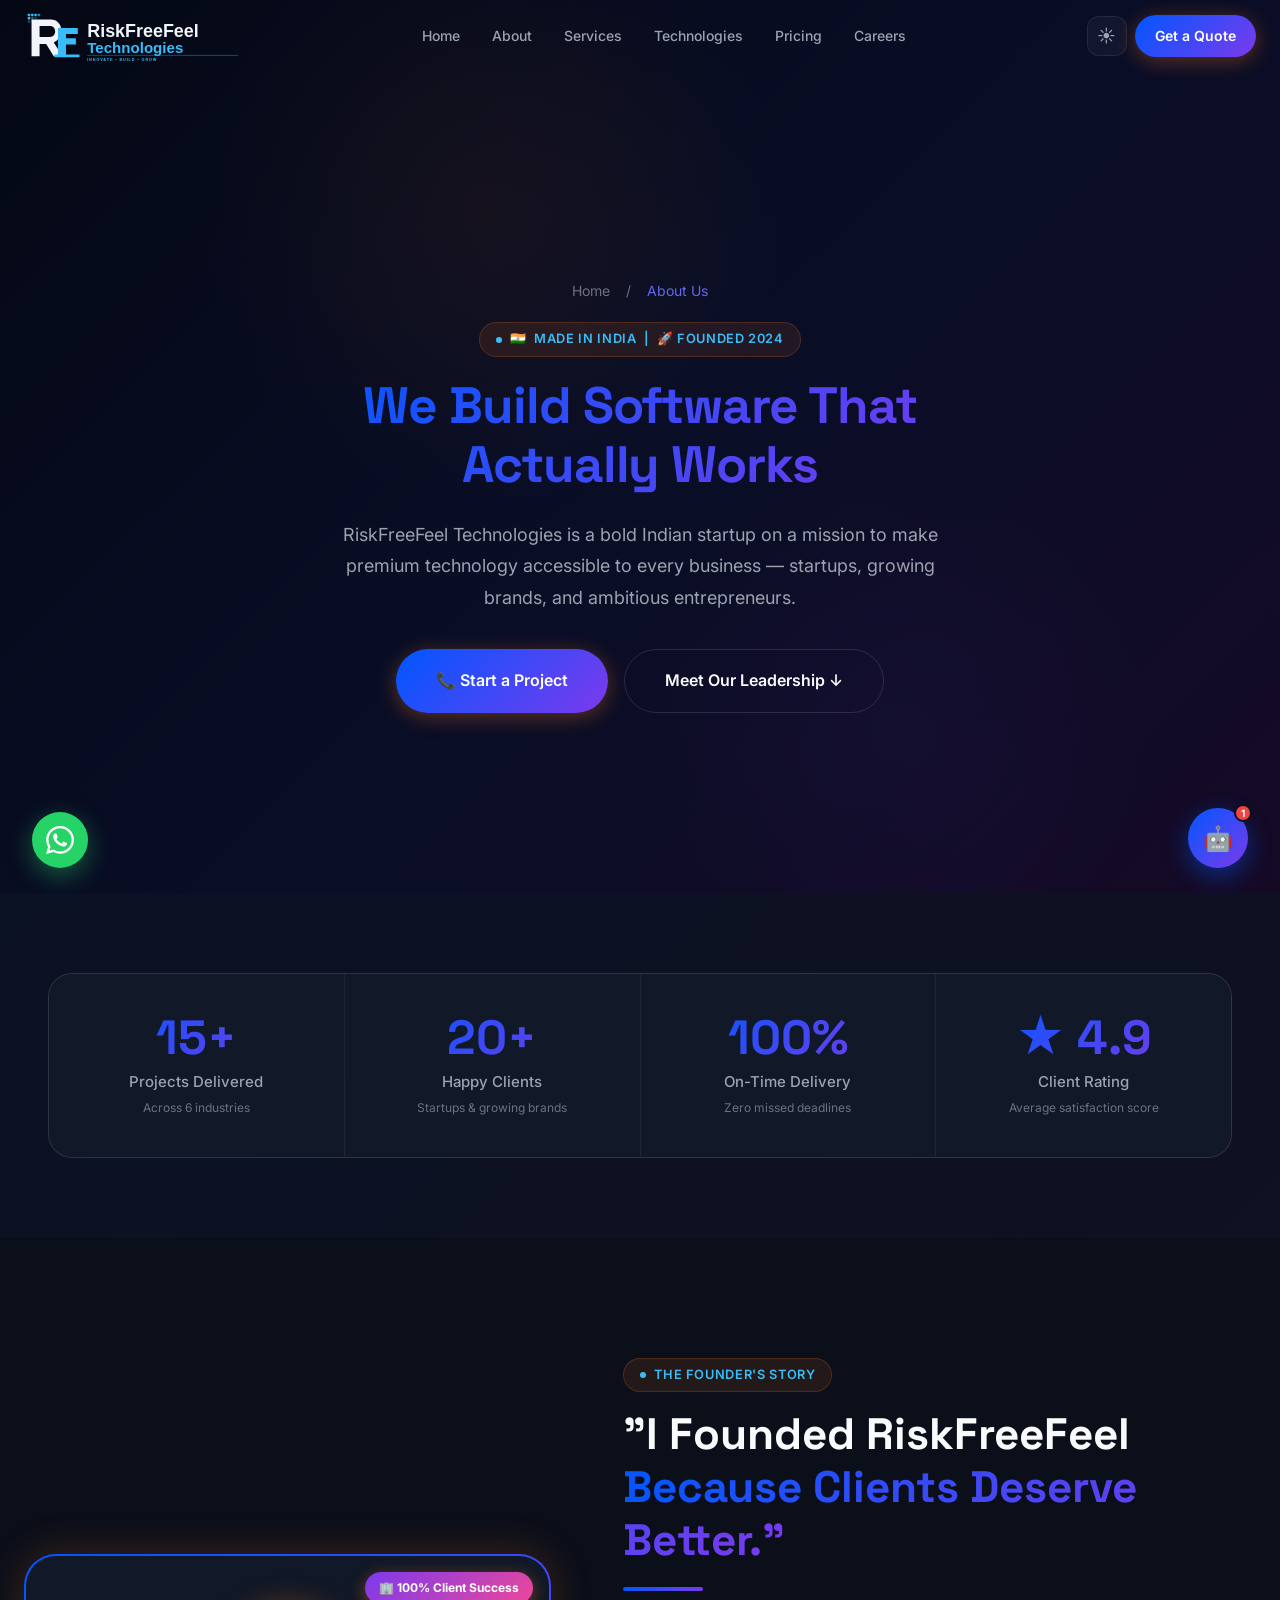
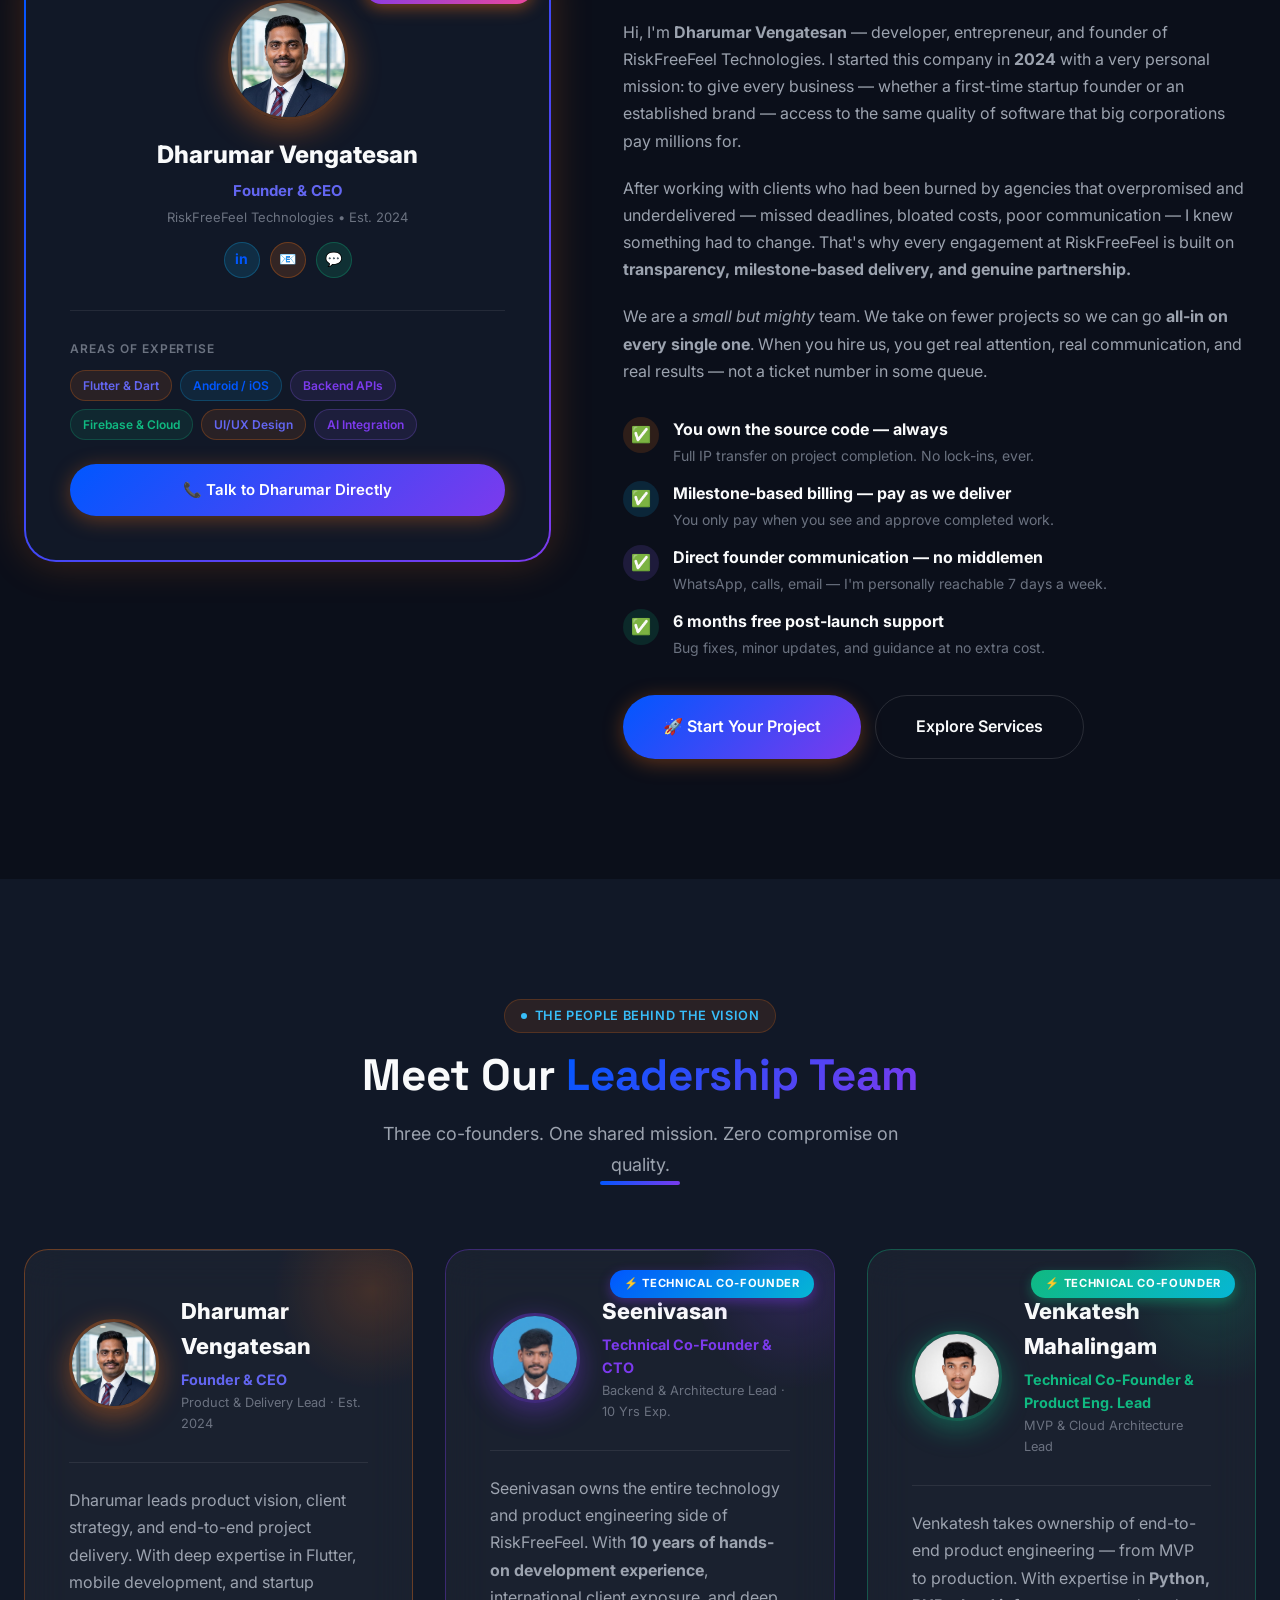
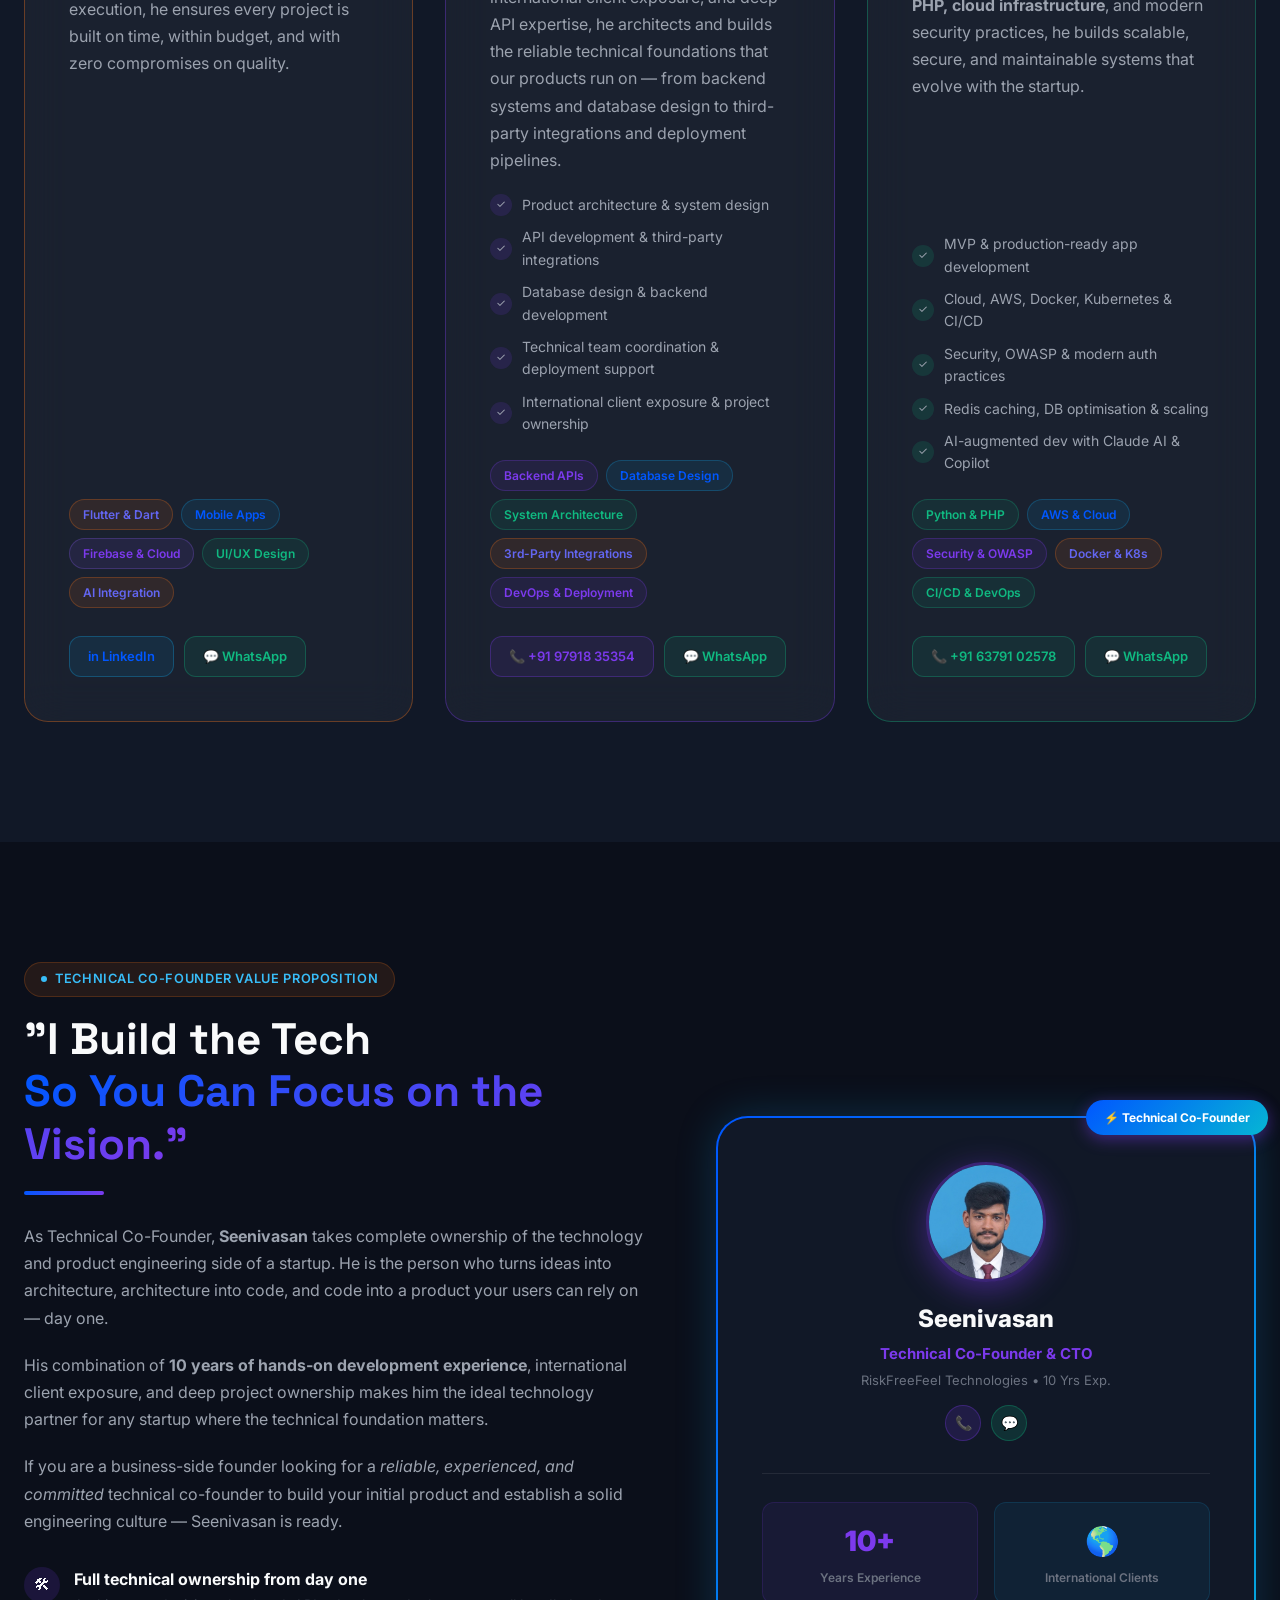
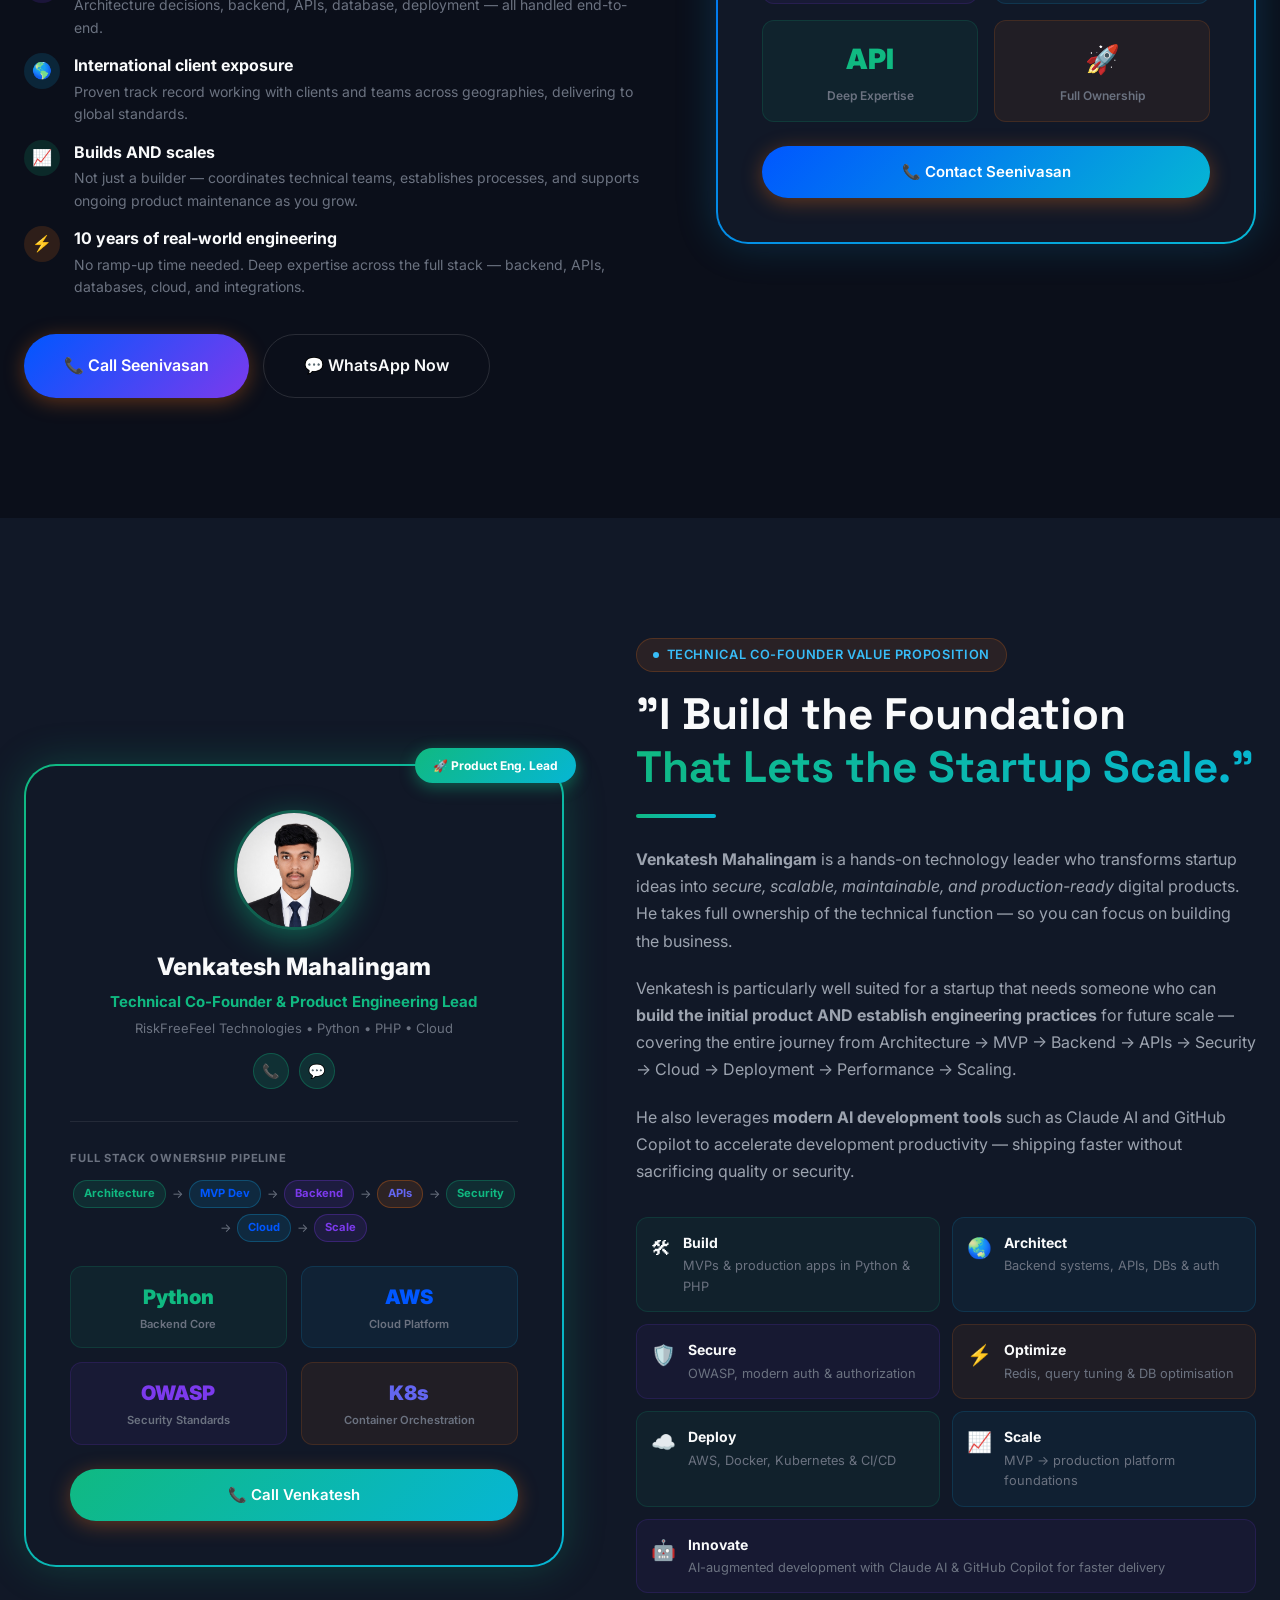
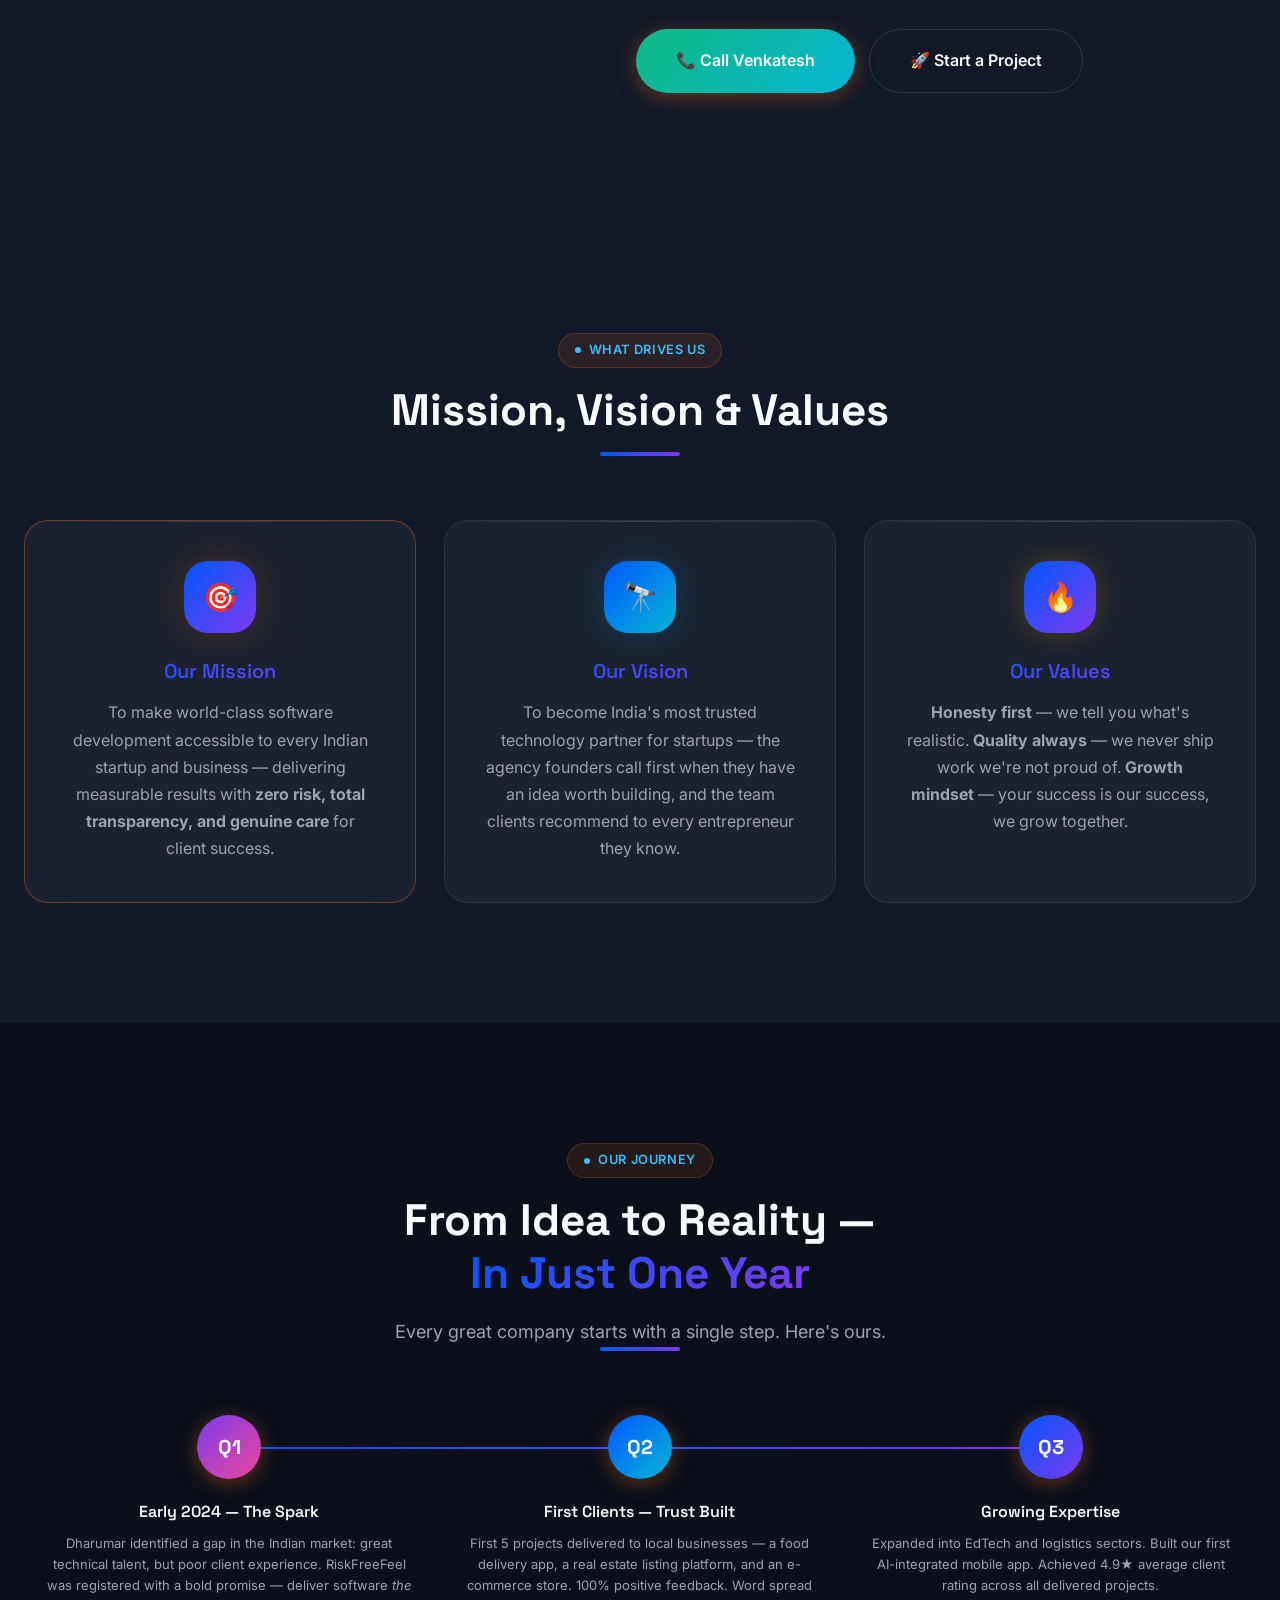
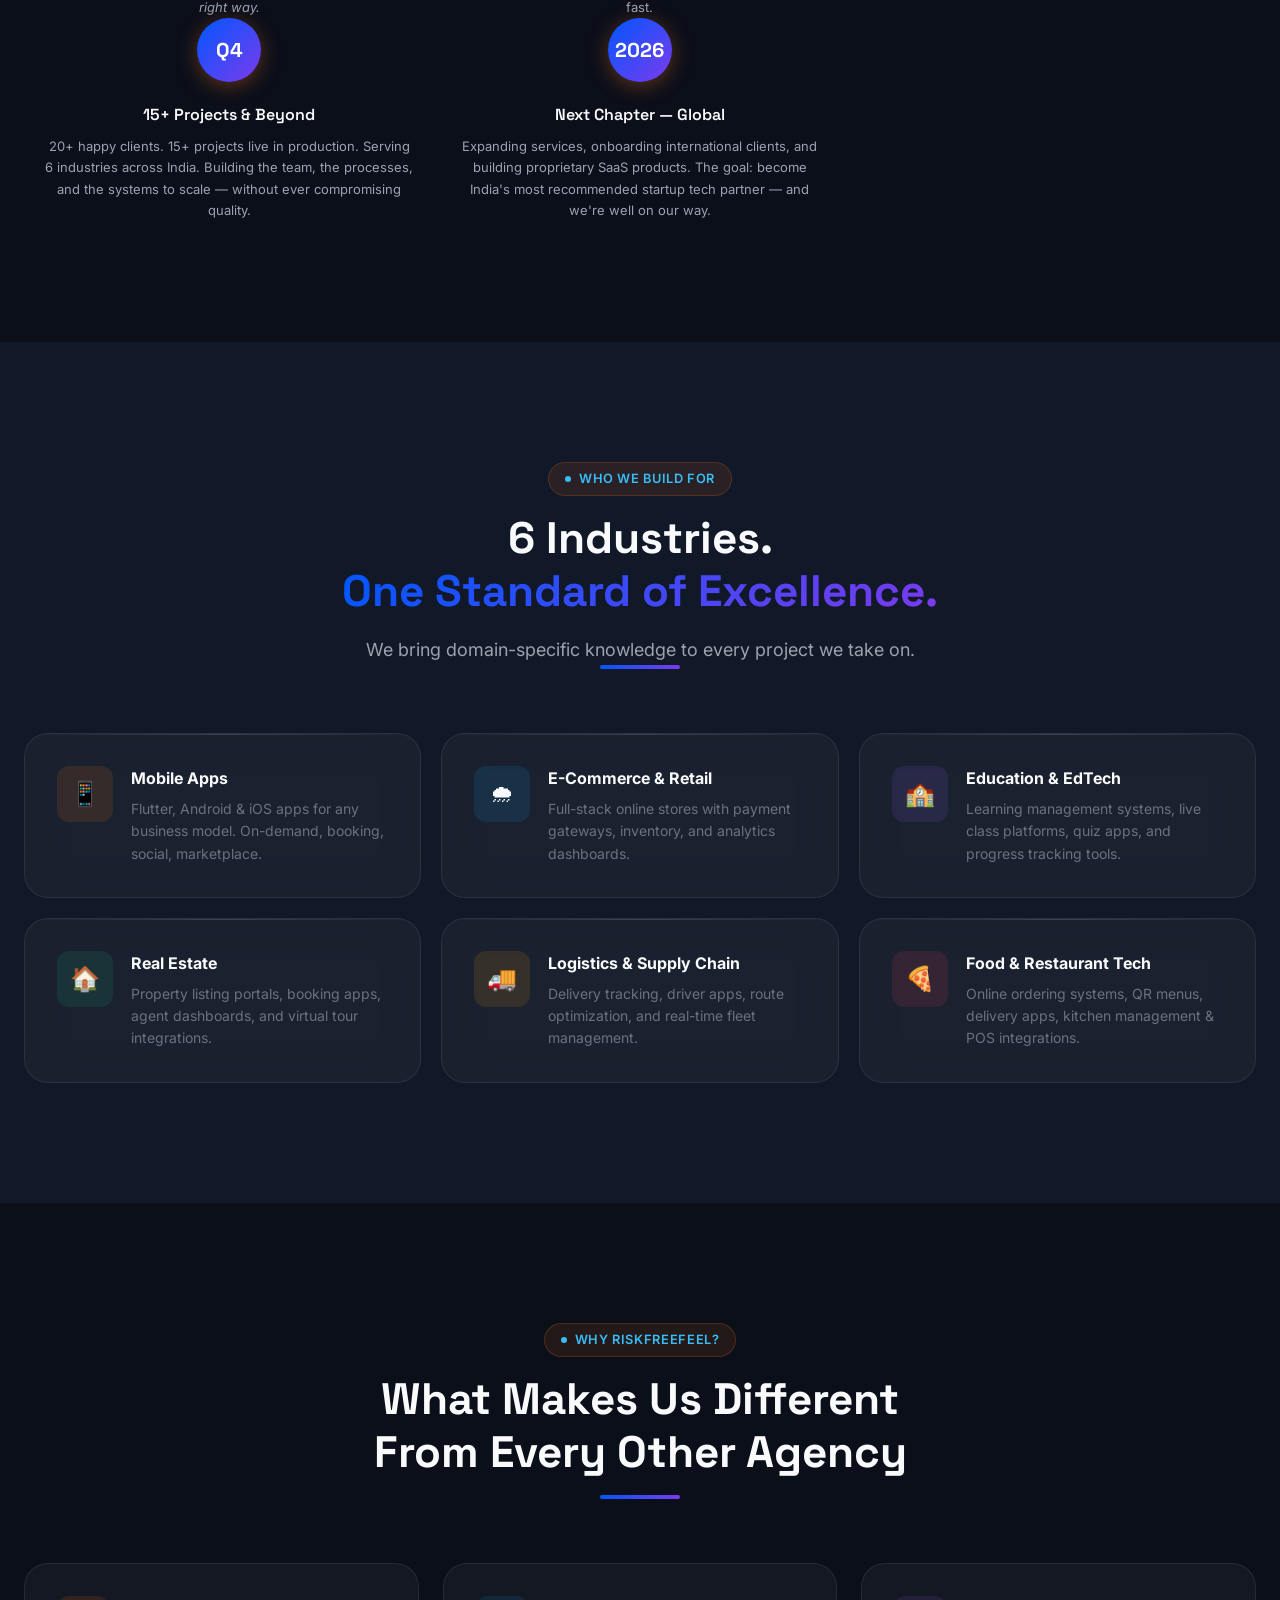
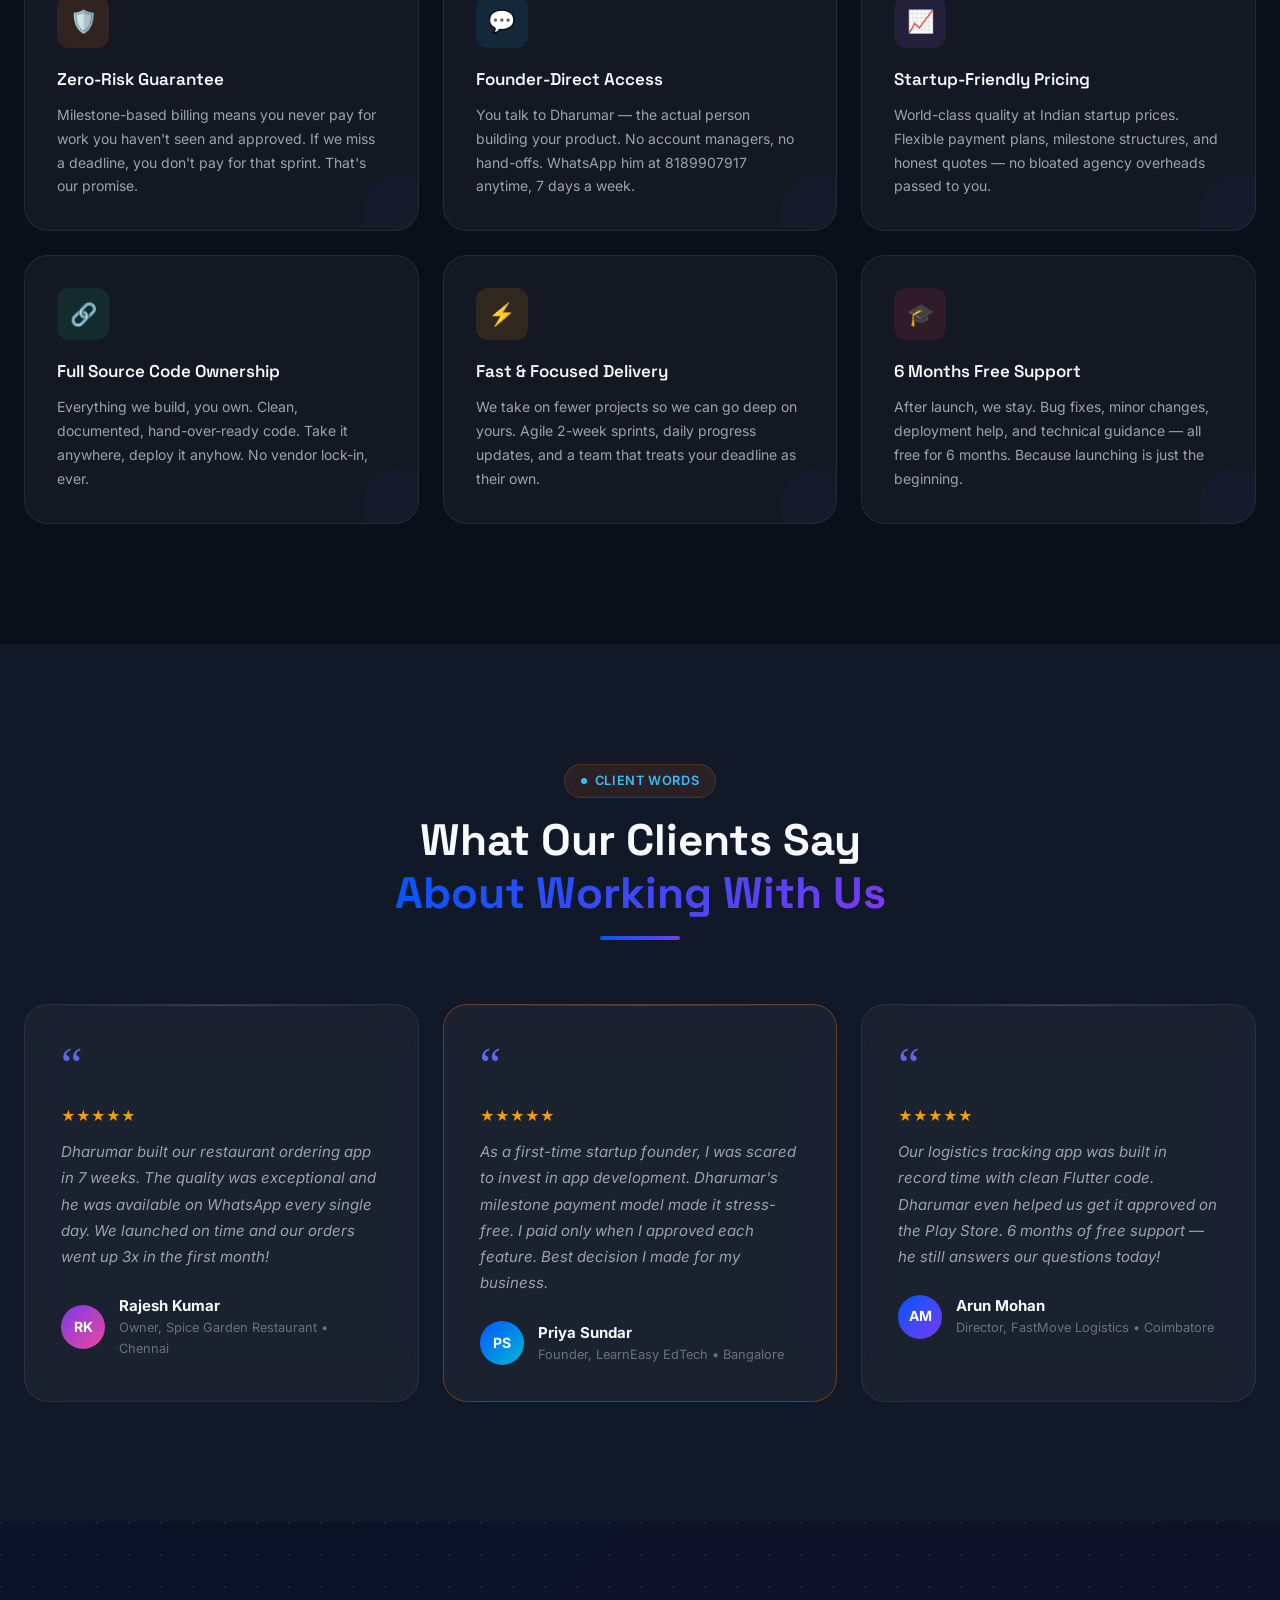
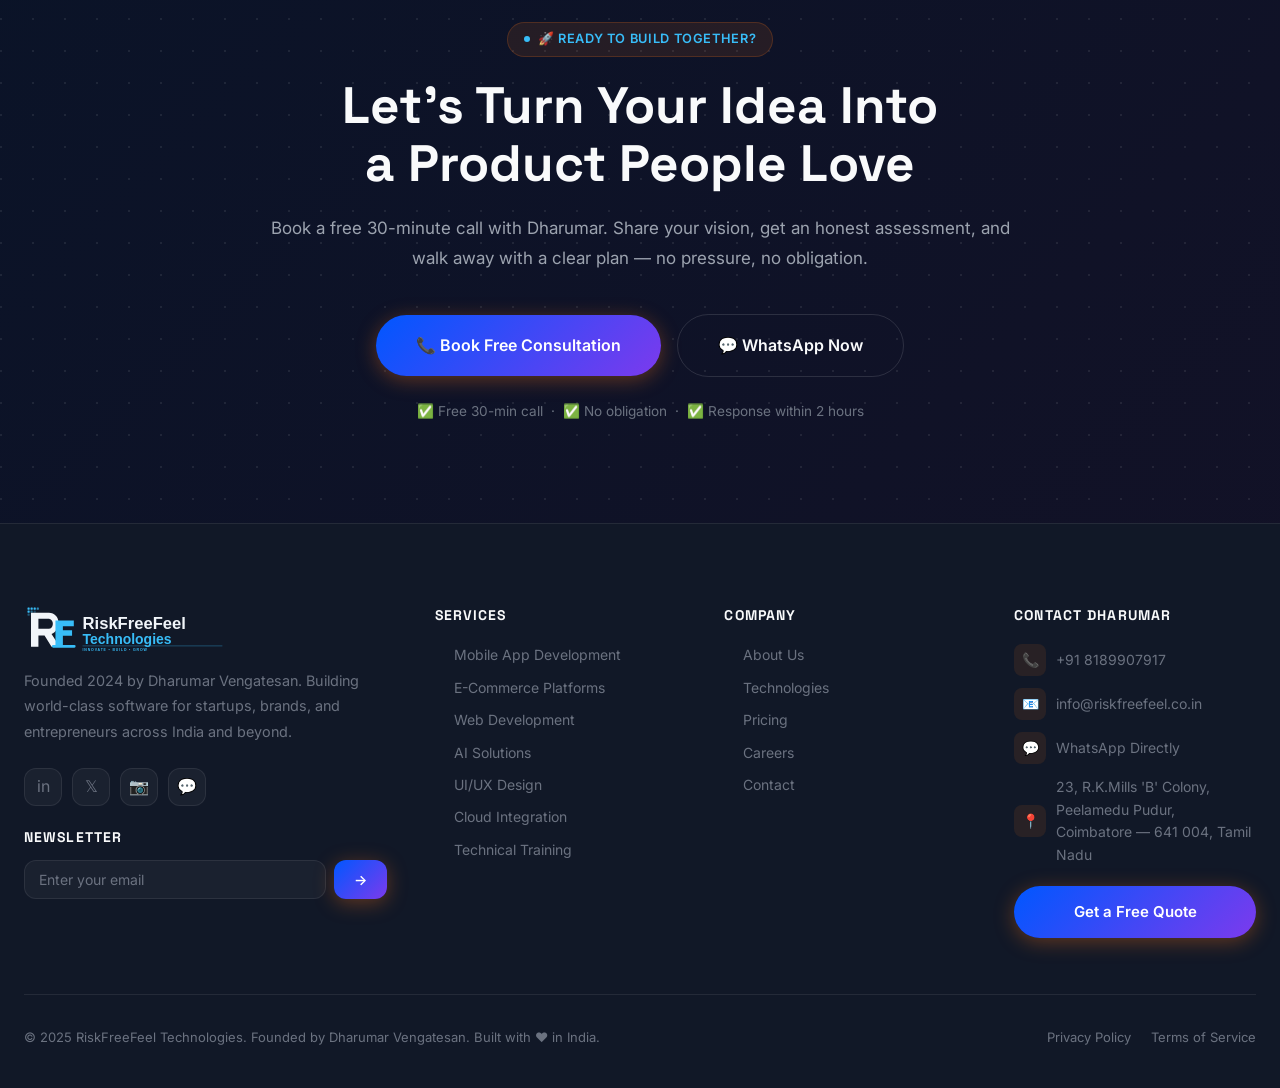
==== commit 6826ddf2: "fix: position all founder badges at the top-right inside card containers on mobile view" ====
--- a/pages/about.html
+++ b/pages/about.html
@@ -1,14 +1,97 @@
-﻿<!DOCTYPE html>
-<html lang="en" data-theme="dark">
+<!DOCTYPE html>
+<html lang="en-IN" data-theme="dark">
 <head>
   <meta charset="UTF-8" />
   <meta name="viewport" content="width=device-width, initial-scale=1.0" />
-  <title>About Us | RiskFreeFeel Technologies | Founders Dharumar &amp; Seenivasan</title>
-  <meta name="description" content="RiskFreeFeel Technologies is a 2024 Indian tech startup founded by Dharumar Vengatesan. We build world-class mobile apps, e-commerce platforms, and AI solutions. Learn our story, mission and values." />
-  <link rel="icon" type="image/svg+xml" href="data:image/svg+xml,<svg xmlns='http://www.w3.org/2000/svg' viewBox='0 0 100 100'><defs><linearGradient id='g' x1='0%25' y1='0%25' x2='100%25' y2='100%25'><stop offset='0%25' stop-color='%23F97316'/><stop offset='100%25' stop-color='%238B5CF6'/></linearGradient></defs><rect width='100' height='100' rx='20' fill='url(%23g)'/><text y='.9em' font-size='60' x='50%25' text-anchor='middle' fill='white' font-weight='bold' dy='.1em'>R</text></svg>" />
+  <meta http-equiv="X-UA-Compatible" content="IE=edge" />
+
+  <!-- Primary SEO Meta Tags -->
+  <title>About Us | RiskFreeFeel Technologies — Software Development Company</title>
+  <meta name="description" content="Learn about RiskFreeFeel Technologies — founded in 2024 by Dharumar Vengatesan. We build world-class mobile apps, enterprise software, and AI solutions with zero hidden costs and on-time delivery." />
+  <meta name="author" content="RiskFreeFeel Technologies" />
+  <meta name="robots" content="index, follow" />
+  <meta name="theme-color" content="#0057FF" />
+  <link rel="canonical" href="https://www.riskfreefeel.co.in/pages/about.html" />
+
+  <!-- Open Graph / Facebook -->
+  <meta property="og:type" content="website" />
+  <meta property="og:locale" content="en_IN" />
+  <meta property="og:title" content="About Us | RiskFreeFeel Technologies" />
+  <meta property="og:description" content="Founded in 2024 by Dharumar Vengatesan, RiskFreeFeel Technologies builds world-class mobile apps, enterprise software, and AI solutions. Solution without risk, success without stress." />
+  <meta property="og:url" content="https://www.riskfreefeel.co.in/pages/about.html" />
+  <meta property="og:site_name" content="RiskFreeFeel Technologies" />
+  <meta property="og:image" content="https://www.riskfreefeel.co.in/assets/images/og-cover.jpg" />
+  <meta property="og:image:width" content="1200" />
+  <meta property="og:image:height" content="630" />
+  <meta property="og:image:alt" content="RiskFreeFeel Technologies — About Us" />
+
+  <!-- Twitter / X Card -->
+  <meta name="twitter:card" content="summary_large_image" />
+  <meta name="twitter:title" content="About Us | RiskFreeFeel Technologies" />
+  <meta name="twitter:description" content="Founded in 2024, RiskFreeFeel Technologies builds world-class mobile apps, enterprise software, and AI solutions. Solution without risk, success without stress." />
+  <meta name="twitter:image" content="https://www.riskfreefeel.co.in/assets/images/og-cover.jpg" />
+  <meta name="twitter:image:alt" content="RiskFreeFeel Technologies — About Us" />
+
+  <!-- Favicon -->
+  <link rel="icon" type="image/svg+xml" href="data:image/svg+xml,<svg xmlns='http://www.w3.org/2000/svg' viewBox='0 0 100 100'><defs><linearGradient id='g' x1='0%' y1='0%' x2='100%' y2='100%'><stop offset='0%' stop-color='%23F97316'/><stop offset='100%' stop-color='%238B5CF6'/></linearGradient></defs><rect width='100' height='100' rx='20' fill='url(%23g)'/><text y='.9em' font-size='60' x='50%' text-anchor='middle' fill='white' font-weight='bold' dy='.1em'>R</text></svg>" />
+
+  <!-- Google Fonts — preconnect for performance -->
+  <link rel="preconnect" href="https://fonts.googleapis.com" />
+  <link rel="preconnect" href="https://fonts.gstatic.com" crossorigin />
+  <link rel="stylesheet" href="https://fonts.googleapis.com/css2?family=Space+Grotesk:wght@300;400;500;600;700&family=Inter:wght@300;400;500;600;700;800&family=JetBrains+Mono:wght@400;500&display=swap" />
+
+  <!-- Stylesheets -->
   <link rel="stylesheet" href="../assets/css/globals.css" />
   <link rel="stylesheet" href="../assets/css/navbar.css" />
   <link rel="stylesheet" href="../assets/css/components.css" />
+  <link rel="stylesheet" href="../assets/css/mobile.css" />
+
+  <!-- Structured Data: BreadcrumbList -->
+  <script type="application/ld+json">
+  {
+    "@context": "https://schema.org",
+    "@type": "BreadcrumbList",
+    "itemListElement": [
+      {
+        "@type": "ListItem",
+        "position": 1,
+        "name": "Home",
+        "item": "https://www.riskfreefeel.co.in/"
+      },
+      {
+        "@type": "ListItem",
+        "position": 2,
+        "name": "About Us",
+        "item": "https://www.riskfreefeel.co.in/pages/about.html"
+      }
+    ]
+  }
+  </script>
+
+  <!-- Structured Data: WebPage -->
+  <script type="application/ld+json">
+  {
+    "@context": "https://schema.org",
+    "@type": "AboutPage",
+    "name": "About RiskFreeFeel Technologies",
+    "description": "Learn about RiskFreeFeel Technologies — founded in 2024 by Dharumar Vengatesan. We build world-class mobile apps, enterprise software, and AI solutions.",
+    "url": "https://www.riskfreefeel.co.in/pages/about.html",
+    "isPartOf": { "@type": "WebSite", "url": "https://www.riskfreefeel.co.in" },
+    "about": {
+      "@type": "Organization",
+      "name": "RiskFreeFeel Technologies",
+      "url": "https://www.riskfreefeel.co.in",
+      "foundingDate": "2024",
+      "founder": {
+        "@type": "Person",
+        "name": "Dharumar Vengatesan",
+        "jobTitle": "Founder & CEO"
+      }
+    },
+    "dateModified": "2026-08-13"
+  }
+  </script>
+  <link rel="apple-touch-icon" sizes="180x180" href="/assets/images/og-cover.jpg" />
 </head>
 <body>
 
@@ -125,12 +208,21 @@
       <!-- Founder Card -->
       <div style="position:relative;" class="reveal-left">
         <div style="background:var(--gradient-primary);border-radius:var(--radius-2xl);padding:2px;box-shadow:var(--shadow-glow);">
-          <div style="background:var(--bg-secondary);border-radius:calc(var(--radius-2xl) - 2px);padding:44px;">
+          <div style="background:var(--bg-secondary);border-radius:calc(var(--radius-2xl) - 2px);padding:44px;position:relative;">
+            <!-- Badge at top right inside card -->
+            <div style="
+              position:absolute;top:16px;right:16px;z-index:5;
+              background:var(--gradient-warm);color:#fff;
+              border-radius:var(--radius-full);padding:6px 14px;
+              font-size:0.75rem;font-weight:700;
+              box-shadow:0 4px 16px rgba(249,115,22,0.45);
+              white-space:nowrap;
+            ">&#127970; 100% Client Success</div>
 
             <!-- Avatar + Name -->
             <div style="display:flex;flex-direction:column;align-items:center;text-align:center;margin-bottom:32px;">
               <div style="width:120px;height:120px;border-radius:50%;overflow:hidden;margin-bottom:16px;box-shadow:0 8px 32px rgba(249,115,22,0.45);border:3px solid rgba(249,115,22,0.3);flex-shrink:0;">
-                <img src="../assets/images/dharumar-founder.jpg" alt="Dharumar Vengatesan &mdash; Founder &amp; CEO, RiskFreeFeel Technologies" style="width:100%;height:100%;object-fit:cover;object-position:center top;" />
+                <img src="../assets/images/dharumar-founder.jpg" alt="Dharumar Vengatesan &mdash; Founder &amp; CEO, RiskFreeFeel Technologies" style="width:100%;height:100%;object-fit:cover;object-position:center top;" loading="lazy" loading="lazy" />
               </div>
               <h2 style="font-size:1.5rem;font-weight:800;color:var(--text-primary);margin-bottom:4px;" id="founder-heading">Dharumar Vengatesan</h2>
               <div style="font-size:0.9375rem;font-weight:700;color:var(--brand-orange);margin-bottom:4px;">Founder &amp; CEO</div>
@@ -169,15 +261,6 @@
             </a>
           </div>
         </div>
-
-        <!-- Floating badge -->
-        <div style="
-          position:absolute;top:-16px;right:-12px;
-          background:var(--gradient-warm);color:#fff;
-          border-radius:var(--radius-full);padding:8px 18px;
-          font-size:0.75rem;font-weight:700;
-          box-shadow:0 4px 16px rgba(249,115,22,0.45);
-        ">&#127970; 100% Client Success</div>
       </div>
 
       <!-- Story Text -->
@@ -264,7 +347,7 @@
         <!-- Photo + identity -->
         <div style="display:flex;align-items:center;gap:22px;margin-bottom:28px;">
           <div style="width:90px;height:90px;border-radius:50%;overflow:hidden;flex-shrink:0;box-shadow:0 8px 28px rgba(249,115,22,0.4);border:3px solid rgba(249,115,22,0.35);">
-            <img src="../assets/images/dharumar-founder.jpg" alt="Dharumar Vengatesan &mdash; Founder &amp; CEO" style="width:100%;height:100%;object-fit:cover;object-position:center top;" />
+            <img src="../assets/images/dharumar-founder.jpg" alt="Dharumar Vengatesan &mdash; Founder &amp; CEO" style="width:100%;height:100%;object-fit:cover;object-position:center top;" loading="lazy" loading="lazy" />
           </div>
           <div>
             <h3 style="font-size:1.375rem;font-weight:800;color:var(--text-primary);margin-bottom:4px;">Dharumar Vengatesan</h3>
@@ -306,7 +389,7 @@
         <!-- Photo + identity -->
         <div style="display:flex;align-items:center;gap:22px;margin-bottom:28px;">
           <div style="width:90px;height:90px;border-radius:50%;overflow:hidden;flex-shrink:0;box-shadow:0 8px 28px rgba(124,58,237,0.4);border:3px solid rgba(124,58,237,0.4);">
-            <img src="../assets/images/seenivasan-cofounder.jpg" alt="Seenivasan &mdash; Technical Co-Founder, RiskFreeFeel Technologies" style="width:100%;height:100%;object-fit:cover;object-position:center top;" />
+            <img src="../assets/images/seenivasan-cofounder.jpg" alt="Seenivasan &mdash; Technical Co-Founder, RiskFreeFeel Technologies" style="width:100%;height:100%;object-fit:cover;object-position:center top;" loading="lazy" loading="lazy" />
           </div>
           <div>
             <h3 style="font-size:1.375rem;font-weight:800;color:var(--text-primary);margin-bottom:4px;">Seenivasan</h3>
@@ -372,7 +455,7 @@
         <!-- Photo + identity -->
         <div style="display:flex;align-items:center;gap:22px;margin-bottom:28px;">
           <div style="width:90px;height:90px;border-radius:50%;overflow:hidden;flex-shrink:0;box-shadow:0 8px 28px rgba(16,185,129,0.4);border:3px solid rgba(16,185,129,0.4);">
-            <img src="../assets/images/venkatesh-cofounder.jpg" alt="Venkatesh Mahalingam &#8212; Technical Co-Founder, RiskFreeFeel Technologies" style="width:100%;height:100%;object-fit:cover;object-position:center top;" />
+            <img src="../assets/images/venkatesh-cofounder.jpg" alt="Venkatesh Mahalingam &#8212; Technical Co-Founder, RiskFreeFeel Technologies" style="width:100%;height:100%;object-fit:cover;object-position:center top;" loading="lazy" loading="lazy" />
           </div>
           <div>
             <h3 style="font-size:1.375rem;font-weight:800;color:var(--text-primary);margin-bottom:4px;">Venkatesh Mahalingam</h3>
@@ -505,7 +588,7 @@
             <!-- Photo -->
             <div style="display:flex;flex-direction:column;align-items:center;text-align:center;margin-bottom:32px;">
               <div style="width:120px;height:120px;border-radius:50%;overflow:hidden;margin-bottom:18px;box-shadow:0 8px 32px rgba(124,58,237,0.45);border:3px solid rgba(124,58,237,0.4);">
-                <img src="../assets/images/seenivasan-cofounder.jpg" alt="Seenivasan &mdash; Technical Co-Founder" style="width:100%;height:100%;object-fit:cover;object-position:center top;" />
+                <img src="../assets/images/seenivasan-cofounder.jpg" alt="Seenivasan &mdash; Technical Co-Founder" style="width:100%;height:100%;object-fit:cover;object-position:center top;" loading="lazy" loading="lazy" />
               </div>
               <h3 style="font-size:1.5rem;font-weight:800;color:var(--text-primary);margin-bottom:4px;">Seenivasan</h3>
               <div style="font-size:0.9375rem;font-weight:700;color:var(--brand-violet);margin-bottom:4px;">Technical Co-Founder &amp; CTO</div>
@@ -578,7 +661,7 @@
             <!-- Photo -->
             <div style="display:flex;flex-direction:column;align-items:center;text-align:center;margin-bottom:32px;">
               <div style="width:120px;height:120px;border-radius:50%;overflow:hidden;margin-bottom:18px;box-shadow:0 8px 32px rgba(16,185,129,0.45);border:3px solid rgba(16,185,129,0.45);">
-                <img src="../assets/images/venkatesh-cofounder.jpg" alt="Venkatesh Mahalingam &#8212; Technical Co-Founder" style="width:100%;height:100%;object-fit:cover;object-position:center top;" />
+                <img src="../assets/images/venkatesh-cofounder.jpg" alt="Venkatesh Mahalingam &#8212; Technical Co-Founder" style="width:100%;height:100%;object-fit:cover;object-position:center top;" loading="lazy" loading="lazy" />
               </div>
               <h3 style="font-size:1.5rem;font-weight:800;color:var(--text-primary);margin-bottom:4px;" id="venkatesh-heading">Venkatesh Mahalingam</h3>
               <div style="font-size:0.9375rem;font-weight:700;color:#10B981;margin-bottom:4px;">Technical Co-Founder &amp; Product Engineering Lead</div>
--- a/assets/css/globals.css
+++ b/assets/css/globals.css
@@ -2,7 +2,7 @@
    RiskFreeFeel Technologies — Global Styles
    ============================================================ */
 
-@import url('https://fonts.googleapis.com/css2?family=Space+Grotesk:wght@300;400;500;600;700&family=Inter:wght@300;400;500;600;700;800&family=JetBrains+Mono:wght@400;500&display=swap');
+/* Google Fonts are loaded via <link> preconnect in each HTML <head> for non-blocking performance */
 @import 'variables.css';
 
 /* ── Reset & Base ─────────────────────────────────────────── */
--- a/assets/css/navbar.css
+++ b/assets/css/navbar.css
@@ -1,4 +1,4 @@
-﻿/* ============================================================
+/* ============================================================
    RiskFreeFeel Technologies — Navbar Styles
    ============================================================ */
 
@@ -294,7 +294,18 @@
   .hamburger { display: flex; }
 }
 
+@media (max-width: 768px) {
+  .navbar-logo img {
+    height: 40px !important;
+    width: auto !important;
+  }
+}
+
 @media (max-width: 480px) {
+  .navbar-logo img {
+    height: 32px !important;
+    width: auto !important;
+  }
   .navbar-logo-tagline { display: none; }
   .navbar-inner { height: 64px; }
   .mobile-menu { top: 64px; }
--- a/assets/css/components.css
+++ b/assets/css/components.css
@@ -527,7 +527,7 @@
 
 .testimonial-card {
   flex-shrink: 0;
-  width: 380px;
+  width: min(380px, calc(100vw - 48px));
   background: var(--bg-glass);
   border: 1px solid var(--border-color);
   border-radius: var(--radius-xl);
--- a/assets/css/mobile.css
+++ b/assets/css/mobile.css
@@ -0,0 +1,1138 @@
+/* ============================================================
+   RiskFreeFeel Technologies — Complete Mobile Responsive Fixes
+   v2.0 — Full-site audit (all 7 pages)
+   
+   Breakpoints covered:
+     ≤ 1024px  tablet
+     ≤  768px  mobile
+     ≤  480px  small phones
+     ≤  360px  very small phones
+     ≤  320px  minimum supported
+   
+   Rules:
+   - NEVER modifies desktop styles (>1024px)
+   - Uses !important ONLY where overriding inline styles
+   - Fixes root causes, not symptoms
+   ============================================================ */
+
+
+/* ===========================================================
+   0. GLOBAL SAFETY — applied unconditionally
+   =========================================================== */
+
+/* Box-sizing reset — ensures padding doesn't add to width */
+*, *::before, *::after {
+  box-sizing: border-box;
+}
+
+/* Prevent horizontal scroll at the document level */
+html {
+  overflow-x: hidden;
+}
+
+body {
+  overflow-x: hidden;
+  min-width: 0;
+}
+
+/* All images scale within their containers */
+img,
+video,
+iframe,
+embed,
+object,
+svg {
+  max-width: 100%;
+  height: auto;
+}
+
+/* ===========================================================
+   1. TESTIMONIAL CARD — Fix fixed 380px width at all sizes
+   
+   Root cause: .testimonial-card { width: 380px; flex-shrink: 0 }
+   On mobile, 3 cards × 380px = 1140px → massive overflow.
+   Use min() so desktop keeps 380px but mobile is viewport-bound.
+   This also fixes the "text breaking character by character" bug
+   shown in the screenshots.
+   =========================================================== */
+.testimonial-card {
+  width: min(380px, calc(100vw - 48px));
+}
+
+
+/* ===========================================================
+   2. PORTFOLIO GRID — Fix minmax(320px) overflow at 320px
+   
+   Root cause: grid-template-columns: repeat(auto-fill, minmax(320px, 1fr))
+   At 320px viewport + 20px padding each side = 280px usable.
+   280px < 320px min → browser creates overflow. Fix: lower minmax.
+   =========================================================== */
+.portfolio-grid {
+  grid-template-columns: repeat(auto-fill, minmax(min(320px, 100%), 1fr));
+}
+
+
+/* ===========================================================
+   3. SERVICES GRID — Fix minmax(300px) overflow at small screens
+   
+   Root cause: repeat(auto-fill, minmax(300px, 1fr))
+   Same issue as portfolio. Fix with responsive minmax.
+   =========================================================== */
+.services-grid {
+  grid-template-columns: repeat(auto-fill, minmax(min(300px, 100%), 1fr));
+}
+
+
+/* ===========================================================
+   4. 1024px — TABLET ADJUSTMENTS
+   =========================================================== */
+@media (max-width: 1024px) {
+
+  /* Hero padding */
+  .hero-section {
+    padding: 120px 20px 80px;
+  }
+
+  /* Footer padding */
+  .footer {
+    padding: 60px 20px 32px;
+  }
+
+  /* Page hero padding */
+  .page-hero {
+    padding: 130px 24px 80px;
+  }
+}
+
+
+/* ===========================================================
+   5. 768px — PRIMARY MOBILE BREAKPOINT
+   =========================================================== */
+@media (max-width: 768px) {
+
+  /* ── 5.1 CONTAINER ── */
+  .container {
+    padding: 0 20px;
+    width: 100%;
+    max-width: 100%;
+  }
+
+  /* ── 5.2 SECTION SPACING ── */
+  .section {
+    padding: 64px 0;
+  }
+
+  .section-header {
+    margin-bottom: 36px;
+  }
+
+  /* ── 5.3 HERO SECTION ── */
+  .hero-section {
+    padding: 100px 20px 60px;
+  }
+
+  /* Hero badge — allow wrapping on narrow screens */
+  .hero-badge {
+    white-space: normal;
+    flex-wrap: wrap;
+    text-align: center;
+    justify-content: center;
+    line-height: 1.5;
+    padding: 8px 16px;
+    gap: 4px;
+  }
+
+  /* Hero CTA buttons — stack on very small, keep row on 768 */
+  .hero-cta {
+    flex-wrap: wrap;
+    gap: 12px;
+  }
+
+  /* Hero stats — allow wrapping */
+  .hero-stats {
+    flex-wrap: wrap;
+    gap: 20px;
+    margin-top: 32px;
+    padding-top: 24px;
+  }
+
+  .hero-stat-value {
+    font-size: 1.5rem;
+  }
+
+  /* Hero orbs — shrink to prevent horizontal overflow */
+  .hero-orb-1 {
+    width: 300px !important;
+    height: 300px !important;
+    opacity: 0.08 !important;
+    left: -50px !important;
+  }
+
+  .hero-orb-2 {
+    width: 250px !important;
+    height: 250px !important;
+    opacity: 0.08 !important;
+    right: -50px !important;
+  }
+
+  /* ── 5.4 STATS GRID ── */
+  .stats-grid {
+    grid-template-columns: repeat(2, 1fr);
+  }
+
+  .stats-section {
+    padding: 60px 20px;
+  }
+
+  .stat-item {
+    padding: 28px 16px;
+  }
+
+  /* ── 5.5 WHY GRID ── */
+  .why-grid {
+    grid-template-columns: 1fr;
+  }
+
+  /* ── 5.6 SERVICES GRID ── */
+  .services-grid {
+    grid-template-columns: 1fr !important;
+  }
+
+  /* ── 5.7 TECH GRID — stays auto-fit but shrinks minimum */
+  .tech-grid {
+    grid-template-columns: repeat(auto-fill, minmax(110px, 1fr));
+    gap: 12px;
+  }
+
+  /* ── 5.8 PORTFOLIO FILTERS ── */
+  .portfolio-filters {
+    gap: 8px;
+  }
+
+  .filter-btn {
+    padding: 6px 14px;
+    font-size: 0.8125rem;
+  }
+
+  /* ── 5.9 PORTFOLIO GRID ── */
+  .portfolio-grid {
+    grid-template-columns: 1fr !important;
+  }
+
+  /* ── 5.10 TESTIMONIALS ── */
+  .testimonials-wrapper {
+    overflow: hidden;
+  }
+
+  /* On mobile, each card fills available width */
+  .testimonial-card {
+    width: calc(100vw - 40px) !important;
+    min-width: 0 !important;
+    padding: 24px;
+  }
+
+  /* ── 5.11 PROCESS TIMELINE ── */
+  .process-timeline {
+    grid-template-columns: 1fr;
+  }
+
+  .process-timeline::before {
+    display: none !important;
+  }
+
+  /* ── 5.12 PRICING GRID ── */
+  .pricing-grid {
+    grid-template-columns: 1fr !important;
+    gap: 20px;
+  }
+
+  .pricing-card.featured {
+    transform: none !important;
+  }
+
+  /* ── 5.13 CONTACT GRID ── */
+  .contact-grid {
+    grid-template-columns: 1fr !important;
+    gap: 32px;
+  }
+
+  .contact-form-grid {
+    grid-template-columns: 1fr !important;
+  }
+
+  .contact-form-card {
+    padding: 28px 24px;
+  }
+
+  /* ── 5.14 FOOTER ── */
+  .footer {
+    padding: 48px 20px 28px;
+  }
+
+  .footer-top {
+    grid-template-columns: 1fr 1fr !important;
+    gap: 32px !important;
+  }
+
+  .footer-bottom {
+    flex-direction: column;
+    align-items: flex-start;
+    gap: 12px;
+  }
+
+  /* Newsletter form — stack on mobile */
+  .footer-newsletter-form {
+    flex-wrap: wrap;
+  }
+
+  .footer-newsletter-input {
+    min-width: 0;
+  }
+
+  /* ── 5.15 NAVBAR ── */
+  .navbar {
+    padding: 0 16px;
+  }
+
+  .navbar-inner {
+    gap: 10px;
+  }
+
+  /* Dropdown positioning — prevent right-side overflow */
+  .navbar-dropdown-menu {
+    left: auto !important;
+    right: 0;
+    min-width: 200px;
+    transform: none !important;
+  }
+
+  /* ── 5.16 PAGE HERO (inner pages) ── */
+  .page-hero {
+    padding: 120px 20px 60px;
+  }
+
+  .page-hero-inner {
+    padding: 0 !important;
+  }
+
+  /* About page hero uses inline padding style — override it */
+  div[style*="padding:120px 24px 80px"],
+  .page-hero-inner[style*="padding:120px 24px 80px"] {
+    padding: 80px 20px 48px !important;
+  }
+
+  /* ── 5.17 CTA SECTION ── */
+  .cta-section {
+    padding: 80px 20px;
+  }
+
+  .cta-subtitle {
+    font-size: 1rem;
+    padding: 0 4px;
+  }
+
+  /* CTA buttons — allow stack on very small, wrap on mobile */
+  .cta-buttons {
+    flex-wrap: wrap;
+    gap: 12px;
+  }
+
+  /* ── 5.18 FLOATING BUTTONS — prevent overlap ── */
+
+  /* WhatsApp fab */
+  .whatsapp-fab {
+    bottom: 20px !important;
+    left: 20px !important;
+  }
+
+  /* Chatbot fab */
+  .chatbot-fab {
+    bottom: 20px !important;
+    right: 20px !important;
+  }
+
+  /* Chatbot window — full width on mobile */
+  .chatbot-window {
+    width: calc(100vw - 32px) !important;
+    right: 0 !important;
+    left: auto !important;
+    bottom: 68px !important;
+  }
+
+  /* Back-to-top button — move away from chatbot
+     Inline style: position:fixed;bottom:96px;right:32px
+     Move it to left side on mobile to avoid overlap with chatbot */
+  #back-to-top {
+    right: auto !important;
+    left: 80px !important;
+    bottom: 24px !important;
+  }
+
+  /* Hide WhatsApp tooltip to prevent overflow */
+  .whatsapp-tooltip {
+    display: none !important;
+  }
+
+  /* ── 5.19 ABOUT PAGE — FOUNDER SECTION ──
+     Inline style: display:grid;grid-template-columns:1fr 1.2fr;gap:72px
+     Must use !important to override inline style */
+  #founder .container > div[style*="grid-template-columns"],
+  #founder .container > .reveal[style*="grid-template-columns"],
+  section#founder div[style*="grid-template-columns"] {
+    display: flex !important;
+    flex-direction: column !important;
+    gap: 32px !important;
+  }
+
+  /* ── 5.20 ABOUT PAGE — LEADERSHIP TEAM ──
+     Inline style: display:grid;grid-template-columns:1fr 1fr 1fr */
+  #team .container div[style*="grid-template-columns:1fr 1fr 1fr"] {
+    display: flex !important;
+    flex-direction: column !important;
+    gap: 24px !important;
+    width: 100% !important;
+  }
+
+  /* Each team card fills full width */
+  #team .container div[style*="grid-template-columns:1fr 1fr 1fr"] > .card {
+    width: 100% !important;
+    min-width: 0 !important;
+  }
+
+  /* ── 5.21 ABOUT PAGE — SEENIVASAN CO-FOUNDER SECTION ──
+     Inline style: display:grid;grid-template-columns:1.15fr 1fr;gap:72px */
+  #cofounder .container > div[style*="1.15fr"],
+  #cofounder .container > div[style*="gap:72px"] {
+    display: flex !important;
+    flex-direction: column !important;
+    gap: 32px !important;
+  }
+
+  /* Card above text for Seenivasan on mobile */
+  #cofounder .container .reveal-right {
+    order: -1;
+  }
+
+  /* ── 5.22 ABOUT PAGE — VENKATESH CO-FOUNDER SECTION ──
+     Inline style: display:grid;grid-template-columns:1fr 1.15fr;gap:72px */
+  #venkatesh .container > div[style*="1.15fr"],
+  #venkatesh .container > div[style*="gap:72px"] {
+    display: flex !important;
+    flex-direction: column !important;
+    gap: 32px !important;
+  }
+
+  /* Card above text for Venkatesh on mobile */
+  #venkatesh .container .reveal-right {
+    order: -1;
+  }
+
+  /* ── 5.23 ABOUT PAGE — MISSION/VISION/VALUES ──
+     Inline style: display:grid;grid-template-columns:repeat(3,1fr);gap:28px */
+  #mission .container div[style*="grid-template-columns:repeat(3,1fr)"] {
+    display: flex !important;
+    flex-direction: column !important;
+    gap: 20px !important;
+    width: 100% !important;
+  }
+
+  #mission .container div[style*="grid-template-columns:repeat(3,1fr)"] > .card {
+    width: 100% !important;
+    min-width: 0 !important;
+  }
+
+  /* ── 5.24 ABOUT PAGE — INDUSTRIES SECTION ──
+     Inline style: display:grid;grid-template-columns:repeat(3,1fr);gap:20px */
+  #industries .container div[style*="grid-template-columns:repeat(3,1fr)"] {
+    display: flex !important;
+    flex-direction: column !important;
+    gap: 16px !important;
+    width: 100% !important;
+  }
+
+  #industries .container div[style*="grid-template-columns:repeat(3,1fr)"] > .card {
+    width: 100% !important;
+    min-width: 0 !important;
+  }
+
+  /* ── 5.25 ABOUT PAGE — TESTIMONIALS GRID ──
+     Inline style: display:grid;grid-template-columns:repeat(3,1fr);gap:24px
+     (This is a DIFFERENT section from the homepage testimonials slider) */
+  #testimonials .container > div[style*="grid-template-columns:repeat(3,1fr)"] {
+    display: flex !important;
+    flex-direction: column !important;
+    gap: 20px !important;
+    width: 100% !important;
+  }
+
+  #testimonials .container > div[style*="grid-template-columns:repeat(3,1fr)"] > .card {
+    width: 100% !important;
+    min-width: 0 !important;
+  }
+
+  /* ── 5.26 INDEX.HTML — FOUNDER STORY SECTION ──
+     Inline style: display:grid;grid-template-columns:1fr 1fr;gap:72px */
+  section#founder div[style*="grid-template-columns:1fr 1fr"] {
+    display: flex !important;
+    flex-direction: column !important;
+    gap: 32px !important;
+  }
+
+  /* ── 5.27 CARD PADDING REDUCTION ── */
+  /* Cards with large inline padding values */
+  .card[style*="padding:44px"],
+  div[style*="padding:44px"] {
+    padding: 24px !important;
+  }
+
+  .card[style*="padding:40px"],
+  div.card[style*="padding:40px"] {
+    padding: 24px !important;
+  }
+
+  .card[style*="padding:36px"],
+  div.card[style*="padding:36px"] {
+    padding: 24px !important;
+  }
+
+  .card[style*="padding:32px"],
+  div.card[style*="padding:32px"] {
+    padding: 20px !important;
+  }
+
+  /* Inner profile card wrappers (gradient border cards) */
+  div[style*="border-radius:calc(var(--radius-2xl) - 2px)"] {
+    padding: 24px 20px !important;
+  }
+
+  /* ── 5.28 FLOATING BADGES & RIBBONS — top right alignment inside card on mobile ──
+     All founder and co-founder badges lock to top right inside card without bottom bleeding */
+  .founder-badge,
+  div[style*="position:absolute;top:16px;right:16px"],
+  div[style*="position:absolute;top:20px;right:20px"],
+  div[style*="position:absolute;top:20px"],
+  div[style*="position:absolute;top:-16px"] {
+    position: absolute !important;
+    top: 12px !important;
+    right: 12px !important;
+    left: auto !important;
+    bottom: auto !important;
+    z-index: 10 !important;
+    font-size: 0.68rem !important;
+    padding: 4px 10px !important;
+    white-space: nowrap !important;
+    box-shadow: 0 4px 12px rgba(0, 0, 0, 0.25) !important;
+  }
+
+  /* Allow overflow:visible on the relative-positioned parent 
+     so the now-static badge flows naturally */
+  #founder .container div[style*="position:relative"],
+  #cofounder .container div[style*="position:relative"],
+  #venkatesh .container div[style*="position:relative"],
+  #team .container div[style*="position:relative"],
+  section#founder div[style*="position:relative"] {
+    overflow: visible;
+  }
+
+  /* ── 5.29 TEAM CARD AVATARS & PROFILE IMAGES ── */
+  /* Photo + identity row — reduce gap and prevent flex squeeze */
+  div[style*="align-items:center;gap:22px"],
+  div[style*="align-items:center;gap:20px"] {
+    gap: 14px !important;
+  }
+
+  /* All avatar circular image containers */
+  div[style*="border-radius:50%"] {
+    flex-shrink: 0 !important;
+  }
+
+  /* Team member avatar circle size on mobile */
+  div[style*="width:90px;height:90px;border-radius:50%"] {
+    width: 72px !important;
+    height: 72px !important;
+    min-width: 72px !important;
+    flex-shrink: 0 !important;
+  }
+
+  div[style*="width:120px;height:120px;border-radius:50%"] {
+    width: 88px !important;
+    height: 88px !important;
+    min-width: 88px !important;
+    flex-shrink: 0 !important;
+  }
+
+  /* Image tag styling inside all avatars & cards */
+  div[style*="border-radius:50%"] img,
+  .card img,
+  .service-card img {
+    width: 100% !important;
+    height: 100% !important;
+    object-fit: cover !important;
+    object-position: center top !important;
+  }
+
+  /* ── 5.30 VENKATESH STRENGTH GRID ──
+     Inline: display:grid;grid-template-columns:1fr 1fr;gap:12px;margin-bottom:36px
+     Collapse from 2-col to 1-col on mobile */
+  div[style*="grid-template-columns:1fr 1fr;gap:12px;margin-bottom:36px"] {
+    grid-template-columns: 1fr !important;
+    gap: 10px !important;
+  }
+
+  /* Full-span "Innovate" item stays full width */
+  div[style*="grid-column:1/-1"] {
+    grid-column: 1 / -1 !important;
+  }
+
+  /* ── 5.31 INLINE BUTTON ROWS ── */
+  div[style*="display:flex;gap:14px;flex-wrap:wrap"],
+  div[style*="display:flex;gap:16px;flex-wrap:wrap"] {
+    flex-wrap: wrap !important;
+    gap: 12px !important;
+  }
+
+  /* Page hero CTA button row */
+  div[style*="display:flex;justify-content:center;gap:16px;flex-wrap:wrap"] {
+    gap: 12px !important;
+    flex-wrap: wrap !important;
+  }
+
+  /* ── 5.32 TEXT OVERFLOW PROTECTION ──
+     Prevents character-by-character wrapping from narrow containers */
+  h1, h2, h3, h4, h5, h6 {
+    word-break: break-word;
+    overflow-wrap: break-word;
+    hyphens: auto;
+  }
+
+  p, li {
+    overflow-wrap: break-word;
+  }
+
+  /* Long URL / email links in footer / contact */
+  a {
+    overflow-wrap: break-word;
+    word-break: break-word;
+  }
+
+  /* ── 5.33 CAREERS PAGE — benefit cards (inline flex rows) ──
+     Careers uses .grid-2, .grid-3 class names — covered by globals.css.
+     But inline flex items inside those cards need min-width: 0 */
+  .why-card,
+  .service-card,
+  .card {
+    min-width: 0;
+  }
+}
+
+
+/* ===========================================================
+   6. 480px — SMALL PHONES
+   =========================================================== */
+@media (max-width: 480px) {
+
+  /* ── Container ── */
+  .container {
+    padding: 0 16px;
+  }
+
+  /* ── Sections ── */
+  .section {
+    padding: 48px 0;
+  }
+
+  .section-header {
+    margin-bottom: 28px;
+  }
+
+  /* ── Hero ── */
+  .hero-section {
+    padding: 80px 16px 48px;
+  }
+
+  .hero-title {
+    font-size: clamp(1.75rem, 8vw, 2.5rem) !important;
+    line-height: 1.15;
+  }
+
+  /* Force CTA buttons to full-width stack on small phones */
+  .hero-cta {
+    flex-direction: column;
+    align-items: stretch;
+  }
+
+  .hero-cta .btn {
+    width: 100%;
+    justify-content: center;
+  }
+
+  .hero-stats {
+    gap: 14px;
+    margin-top: 24px;
+    padding-top: 20px;
+  }
+
+  .hero-stat {
+    min-width: calc(50% - 7px);
+  }
+
+  /* ── Page hero ── */
+  .page-hero {
+    padding: 100px 16px 48px;
+  }
+
+  div[style*="padding:120px 24px 80px"],
+  .page-hero-inner[style*="padding"] {
+    padding: 72px 16px 40px !important;
+  }
+
+  /* ── Typography ── */
+  .section-title {
+    font-size: clamp(1.4rem, 6vw, 2rem) !important;
+    line-height: 1.25;
+  }
+
+  .display-lg {
+    font-size: clamp(1.5rem, 7vw, 2.25rem) !important;
+  }
+
+  .cta-title {
+    font-size: clamp(1.5rem, 6vw, 2rem) !important;
+    line-height: 1.25;
+  }
+
+  .body-md {
+    font-size: 0.9375rem;
+    line-height: 1.7;
+  }
+
+  /* ── Stats ── */
+  .stats-grid {
+    grid-template-columns: 1fr 1fr !important;
+    border-radius: var(--radius-lg);
+  }
+
+  .stat-item {
+    padding: 20px 12px;
+  }
+
+  .stat-number {
+    font-size: 1.75rem;
+  }
+
+  .stat-label {
+    font-size: 0.8125rem;
+  }
+
+  /* ── Cards ── */
+  .card,
+  .service-card,
+  .why-card,
+  .pricing-card {
+    padding: 20px !important;
+  }
+
+  .card[style*="padding:40px"],
+  div.card[style*="padding:40px"],
+  .card[style*="padding:36px"],
+  div.card[style*="padding:36px"] {
+    padding: 20px !important;
+  }
+
+  .card[style*="padding:44px"],
+  div.card[style*="padding:44px"] {
+    padding: 18px !important;
+  }
+
+  /* Inner profile card wrapper */
+  div[style*="border-radius:calc(var(--radius-2xl) - 2px)"] {
+    padding: 18px 16px !important;
+  }
+
+  /* ── Floating badges ── */
+  div[style*="position:absolute;top:-16px;right:-12px"],
+  div[style*="position:absolute;top:-16px;right:-16px"] {
+    font-size: 0.65rem !important;
+    padding: 5px 10px !important;
+  }
+
+  /* ── Buttons ── */
+  .btn-lg {
+    padding: 14px 24px !important;
+    font-size: 0.9rem !important;
+  }
+
+  .btn {
+    padding: 12px 20px;
+    font-size: 0.875rem;
+  }
+
+  .btn-sm {
+    padding: 8px 16px;
+    font-size: 0.8125rem;
+  }
+
+  /* CTA buttons stack to full width */
+  .cta-buttons {
+    flex-direction: column;
+    align-items: stretch;
+    gap: 12px;
+  }
+
+  .cta-buttons .btn {
+    width: 100%;
+    justify-content: center;
+  }
+
+  /* ── Navbar ── */
+  .navbar {
+    padding: 0 12px;
+  }
+
+  .navbar-inner {
+    height: 60px;
+    gap: 8px;
+  }
+
+  .navbar-logo img {
+    height: 36px !important;
+    width: auto !important;
+  }
+
+  .mobile-menu {
+    top: 60px;
+    padding: 20px 16px;
+  }
+
+  /* ── Avatars ── */
+  div[style*="width:120px;height:120px;border-radius:50%"] {
+    width: 88px !important;
+    height: 88px !important;
+    min-width: 88px !important;
+  }
+
+  div[style*="width:90px;height:90px;border-radius:50%"] {
+    width: 64px !important;
+    height: 64px !important;
+    min-width: 64px !important;
+  }
+
+  div[style*="width:80px;height:80px;border-radius:50%"] {
+    width: 60px !important;
+    height: 60px !important;
+    min-width: 60px !important;
+  }
+
+  /* ── Footer ── */
+  .footer {
+    padding: 40px 16px 24px;
+  }
+
+  .footer-top {
+    grid-template-columns: 1fr !important;
+    gap: 24px !important;
+  }
+
+  .footer-bottom {
+    gap: 8px;
+    flex-direction: column;
+  }
+
+  .footer-legal {
+    flex-wrap: wrap;
+    gap: 12px;
+  }
+
+  /* ── Contact ── */
+  .contact-info-card {
+    padding: 18px 16px;
+  }
+
+  .contact-form-card {
+    padding: 20px 16px;
+  }
+
+  /* ── Pricing ── */
+  .pricing-card {
+    padding: 24px 20px !important;
+  }
+
+  /* ── Testimonials ── */
+  .testimonial-card {
+    width: calc(100vw - 32px) !important;
+    padding: 20px;
+  }
+
+  /* ── Process ── */
+  .process-step {
+    padding: 0 8px;
+  }
+
+  /* ── Services ── */
+  .services-grid {
+    gap: 16px !important;
+  }
+
+  .service-card {
+    padding: 20px !important;
+  }
+
+  /* ── FABs ── */
+  .chatbot-btn {
+    width: 52px !important;
+    height: 52px !important;
+  }
+
+  .whatsapp-btn {
+    width: 48px !important;
+    height: 48px !important;
+  }
+
+  #back-to-top {
+    left: 72px !important;
+    bottom: 20px !important;
+    width: 40px !important;
+    height: 40px !important;
+  }
+
+  /* ── Tech grid ── */
+  .tech-grid {
+    grid-template-columns: repeat(3, 1fr);
+    gap: 10px;
+  }
+
+  .tech-item {
+    padding: 18px 12px;
+  }
+
+  .tech-logo {
+    font-size: 1.5rem;
+  }
+
+  .tech-name {
+    font-size: 0.75rem;
+  }
+
+  /* ── Portfolio card body ── */
+  .portfolio-body {
+    padding: 18px;
+  }
+
+  /* ── Stats section ── */
+  .stats-section {
+    padding: 48px 16px;
+  }
+
+  /* ── Section CTA ── */
+  .cta-section {
+    padding: 60px 16px;
+  }
+}
+
+
+/* ===========================================================
+   7. 360px — VERY SMALL PHONES
+   =========================================================== */
+@media (max-width: 360px) {
+
+  /* ── Container ── */
+  .container {
+    padding: 0 12px;
+  }
+
+  /* ── Navbar ── */
+  .navbar {
+    padding: 0 10px;
+  }
+
+  /* Nav CTA button — shrink text on very small screens */
+  .navbar-right .btn-sm,
+  #nav-cta {
+    padding: 8px 12px !important;
+    font-size: 0.75rem !important;
+    white-space: nowrap;
+  }
+
+  /* ── Sections ── */
+  .section {
+    padding: 40px 0;
+  }
+
+  /* ── Stats ── */
+  .stat-item {
+    padding: 16px 8px;
+  }
+
+  .stat-number {
+    font-size: 1.5rem;
+  }
+
+  /* ── Leadership photo + name — switch to column layout ──
+     At 360px the avatar + name row becomes too narrow */
+  div[style*="align-items:center;gap:22px"] {
+    flex-direction: column !important;
+    align-items: flex-start !important;
+    gap: 12px !important;
+  }
+
+  div[style*="width:90px;height:90px;border-radius:50%"] {
+    width: 60px !important;
+    height: 60px !important;
+    min-width: 60px !important;
+  }
+
+  /* ── Cards ── */
+  .why-card,
+  .service-card {
+    padding: 18px !important;
+  }
+
+  /* ── Buttons ── */
+  .btn-lg {
+    padding: 12px 18px !important;
+    font-size: 0.85rem !important;
+  }
+
+  /* ── Chatbot window ── */
+  .chatbot-window {
+    width: calc(100vw - 16px) !important;
+    right: 8px !important;
+  }
+
+  /* ── Contact form ── */
+  .contact-form-card {
+    padding: 16px 12px !important;
+  }
+
+  /* ── Footer ── */
+  .footer {
+    padding: 36px 12px 20px;
+  }
+
+  /* ── Process ── */
+  .process-num {
+    width: 52px;
+    height: 52px;
+    font-size: 1rem;
+  }
+
+  /* ── Hero badge — ensure no overflow at 360px ── */
+  .hero-badge {
+    font-size: 0.7rem;
+    padding: 6px 12px;
+    max-width: 100%;
+  }
+}
+
+
+/* ===========================================================
+   8. 320px — MINIMUM SUPPORTED SIZE
+   =========================================================== */
+@media (max-width: 320px) {
+
+  .container {
+    padding: 0 10px;
+  }
+
+  .navbar {
+    padding: 0 8px;
+  }
+
+  .navbar-right .btn-sm,
+  #nav-cta {
+    display: none; /* Hide "Get a Quote" CTA in nav at 320px — hamburger handles it */
+  }
+
+  .hero-title {
+    font-size: 1.6rem !important;
+  }
+
+  .section-title {
+    font-size: 1.35rem !important;
+  }
+
+  .btn-lg {
+    padding: 11px 16px !important;
+    font-size: 0.8rem !important;
+  }
+
+  .stat-number {
+    font-size: 1.25rem;
+  }
+
+  .tech-grid {
+    grid-template-columns: repeat(2, 1fr);
+  }
+
+  .hero-badge {
+    font-size: 0.65rem;
+  }
+
+  /* Footer top — single column */
+  .footer-top {
+    grid-template-columns: 1fr !important;
+  }
+}
+
+
+/* ===========================================================
+   9. OVERFLOW GUARD — elements that can create horizontal scroll
+   =========================================================== */
+@media (max-width: 768px) {
+
+  /* Marquee strip — it uses width:max-content internally,
+     but the outer wrapper handles overflow:hidden already.
+     Ensure parent doesn't leak. */
+  .industries-strip {
+    overflow: hidden;
+    width: 100%;
+    max-width: 100vw;
+  }
+
+  /* Scroll indicator — can sometimes cause overflow */
+  #scroll-indicator {
+    left: 50%;
+    transform: translateX(-50%);
+  }
+
+  /* Pricing badge (absolute-positioned inside pricing card) */
+  .pricing-badge {
+    position: static !important;
+    display: inline-flex;
+    margin-bottom: 12px;
+  }
+
+  /* Filter buttons — wrap on mobile */
+  .portfolio-filters {
+    justify-content: flex-start;
+    flex-wrap: wrap;
+  }
+
+  /* Career page benefit rows that use inline flex */
+  div[style*="display:flex;align-items:flex-start;gap:14px"],
+  div[style*="display:flex;align-items:flex-start;gap:16px"] {
+    flex-wrap: nowrap;
+    min-width: 0;
+  }
+
+  div[style*="display:flex;align-items:flex-start;gap:14px"] > div,
+  div[style*="display:flex;align-items:flex-start;gap:16px"] > div {
+    min-width: 0;
+    flex: 1;
+  }
+
+  /* General min-width: 0 on grid/flex children 
+     to prevent content blowout */
+  .grid > *,
+  .grid-2 > *,
+  .grid-3 > *,
+  .grid-4 > * {
+    min-width: 0;
+  }
+
+  /* Gradient separator stays centered */
+  .gradient-separator {
+    margin-left: auto;
+    margin-right: auto;
+  }
+}
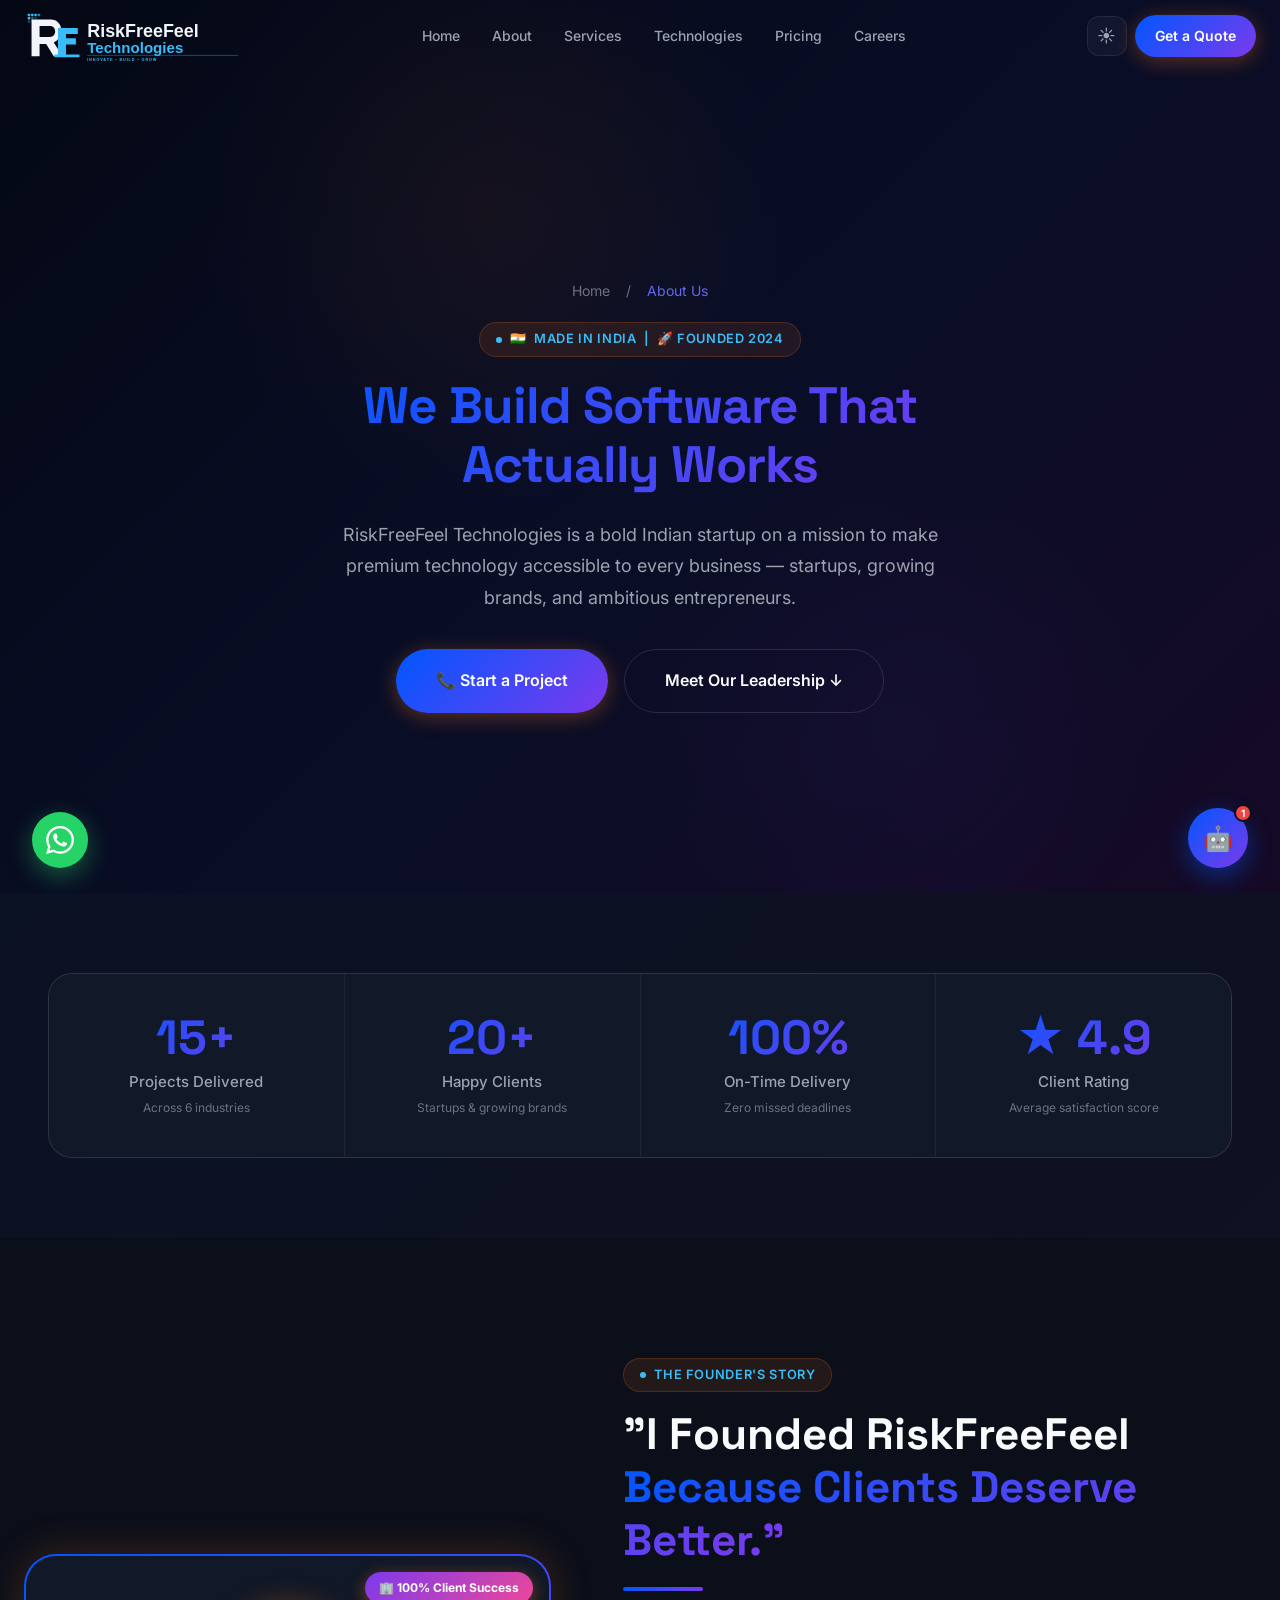
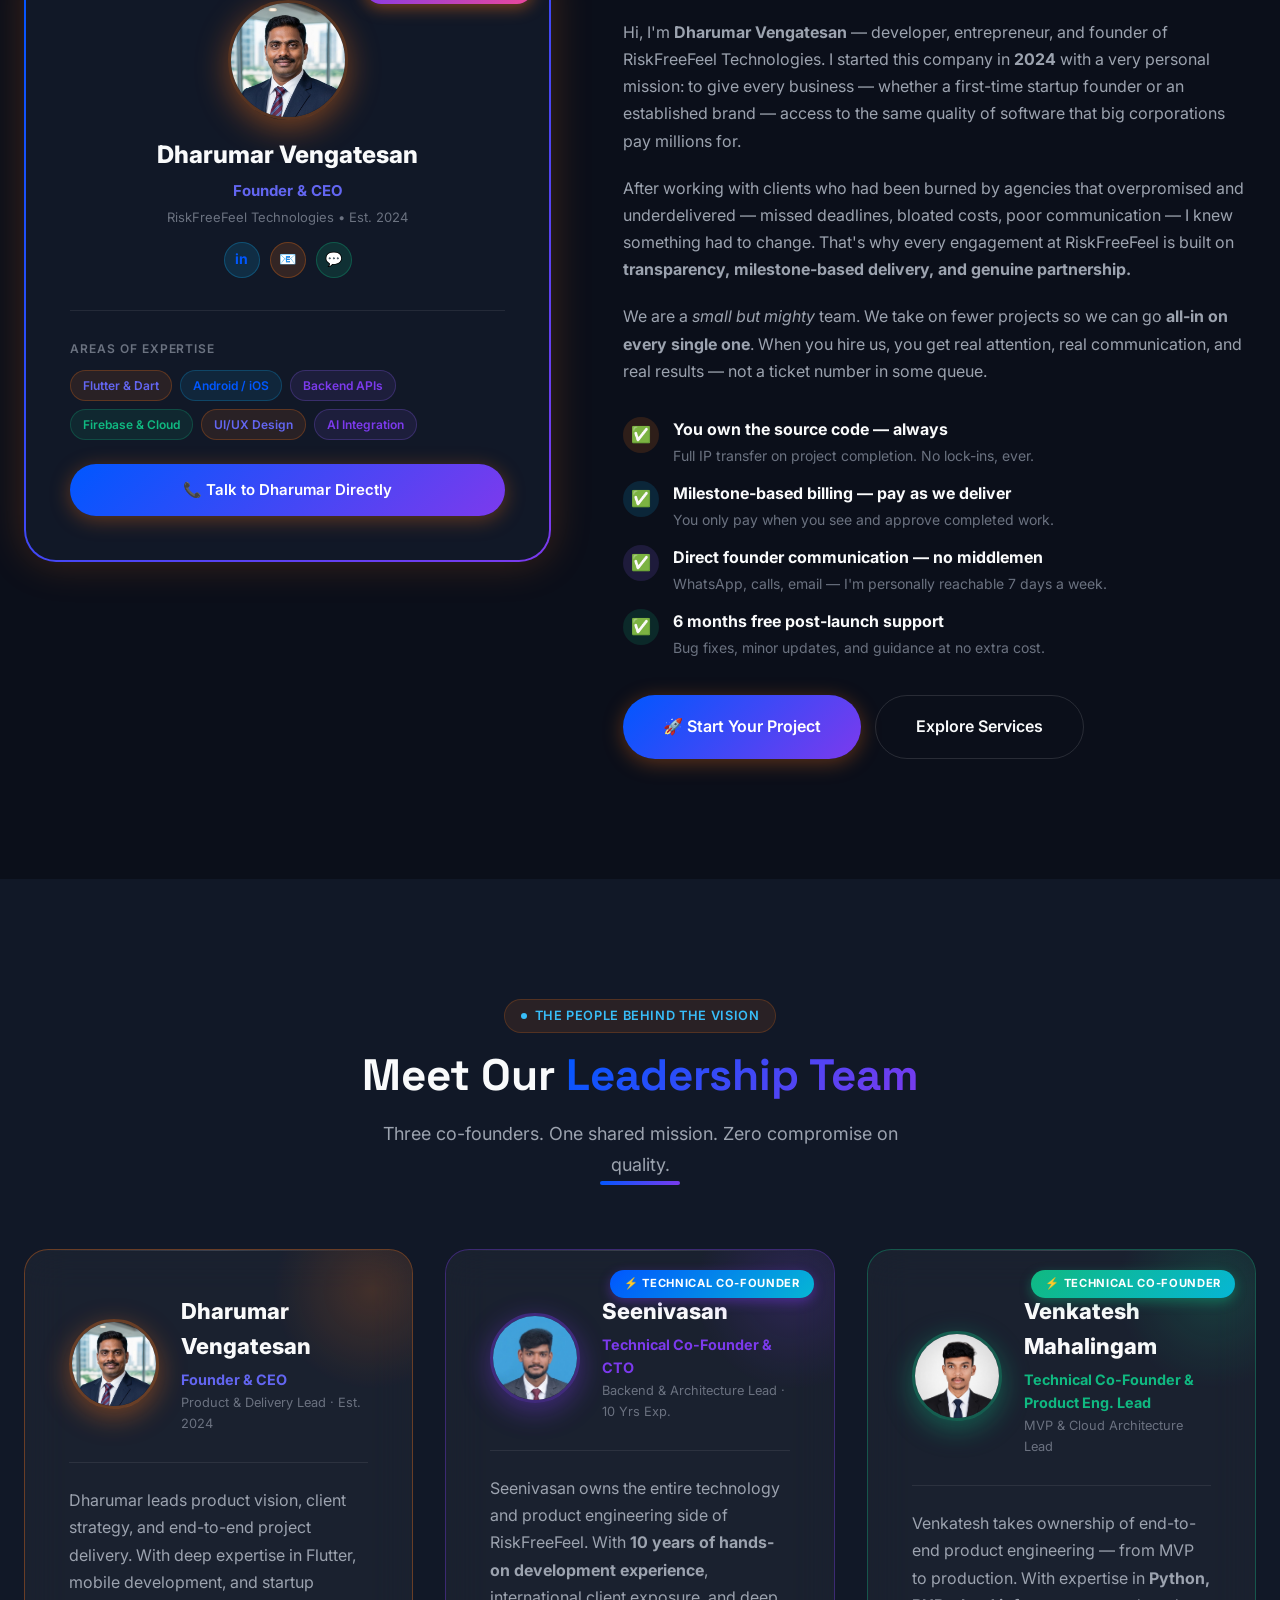
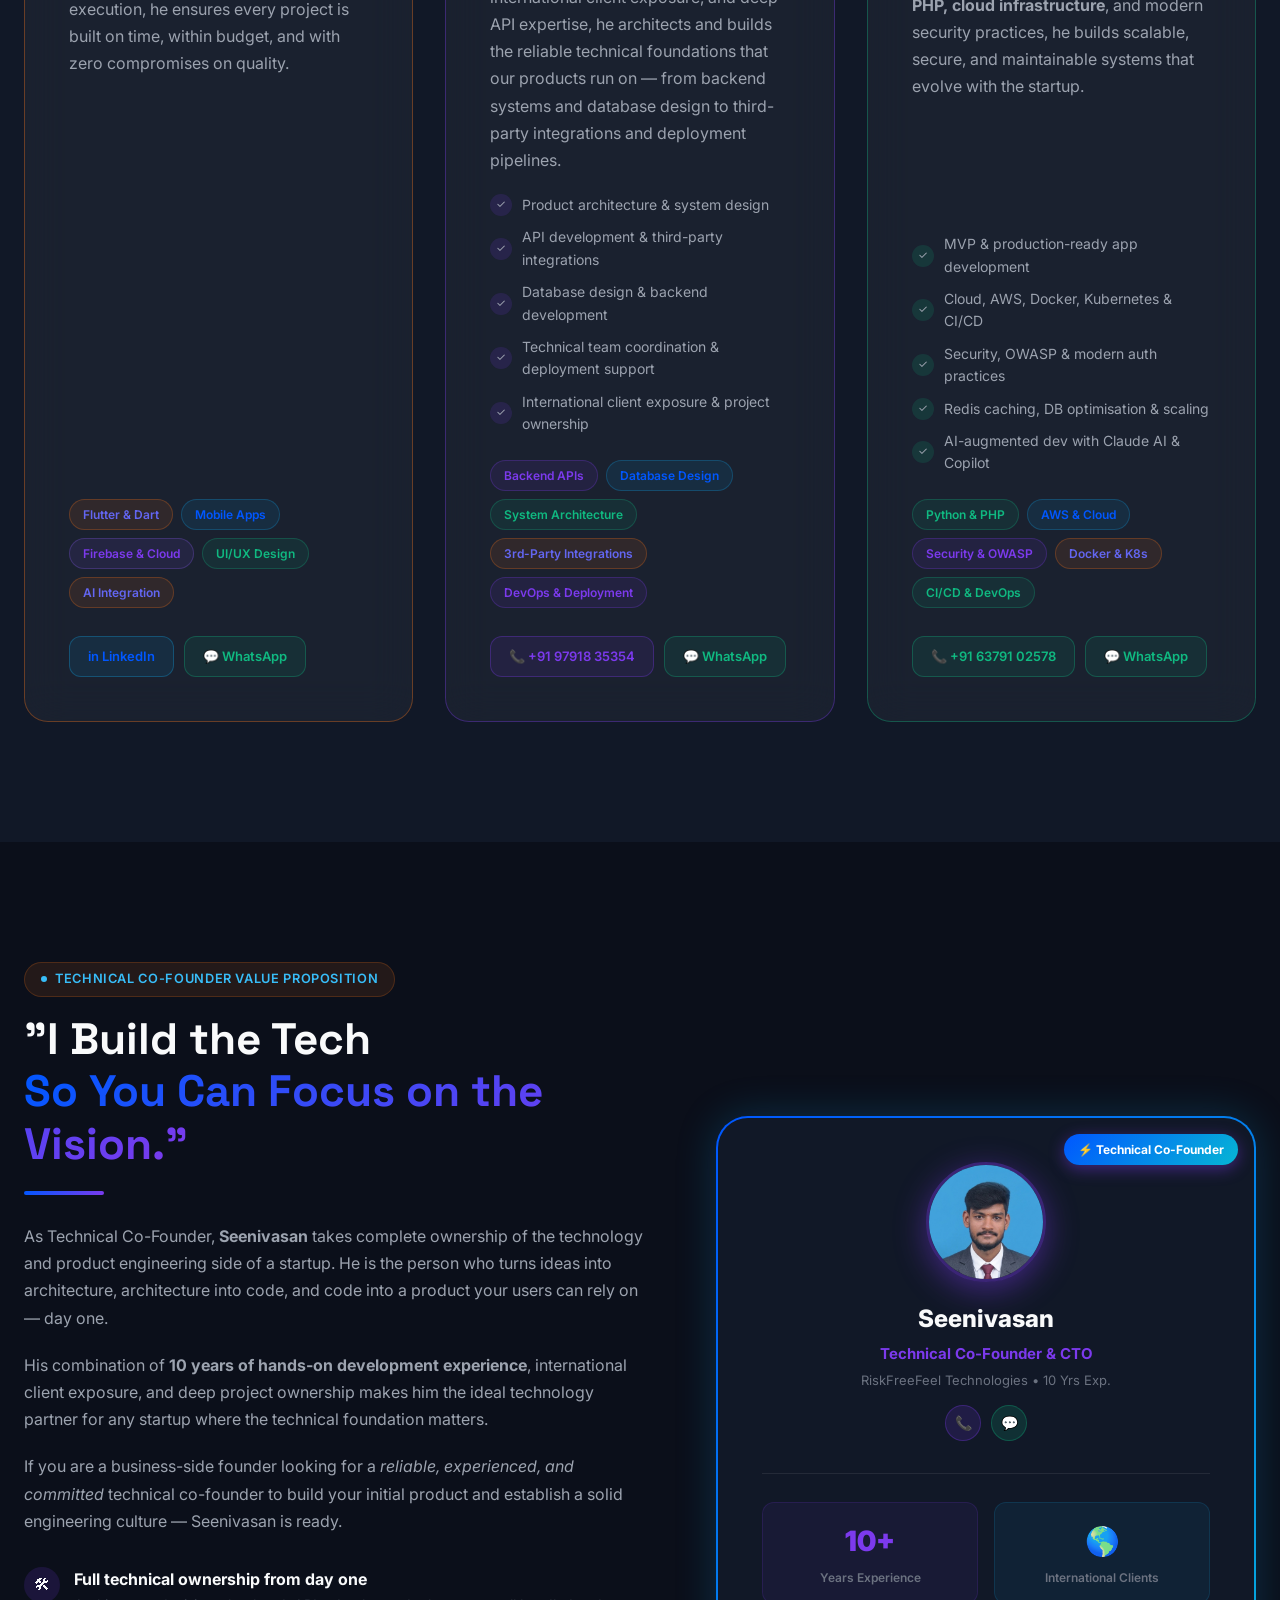
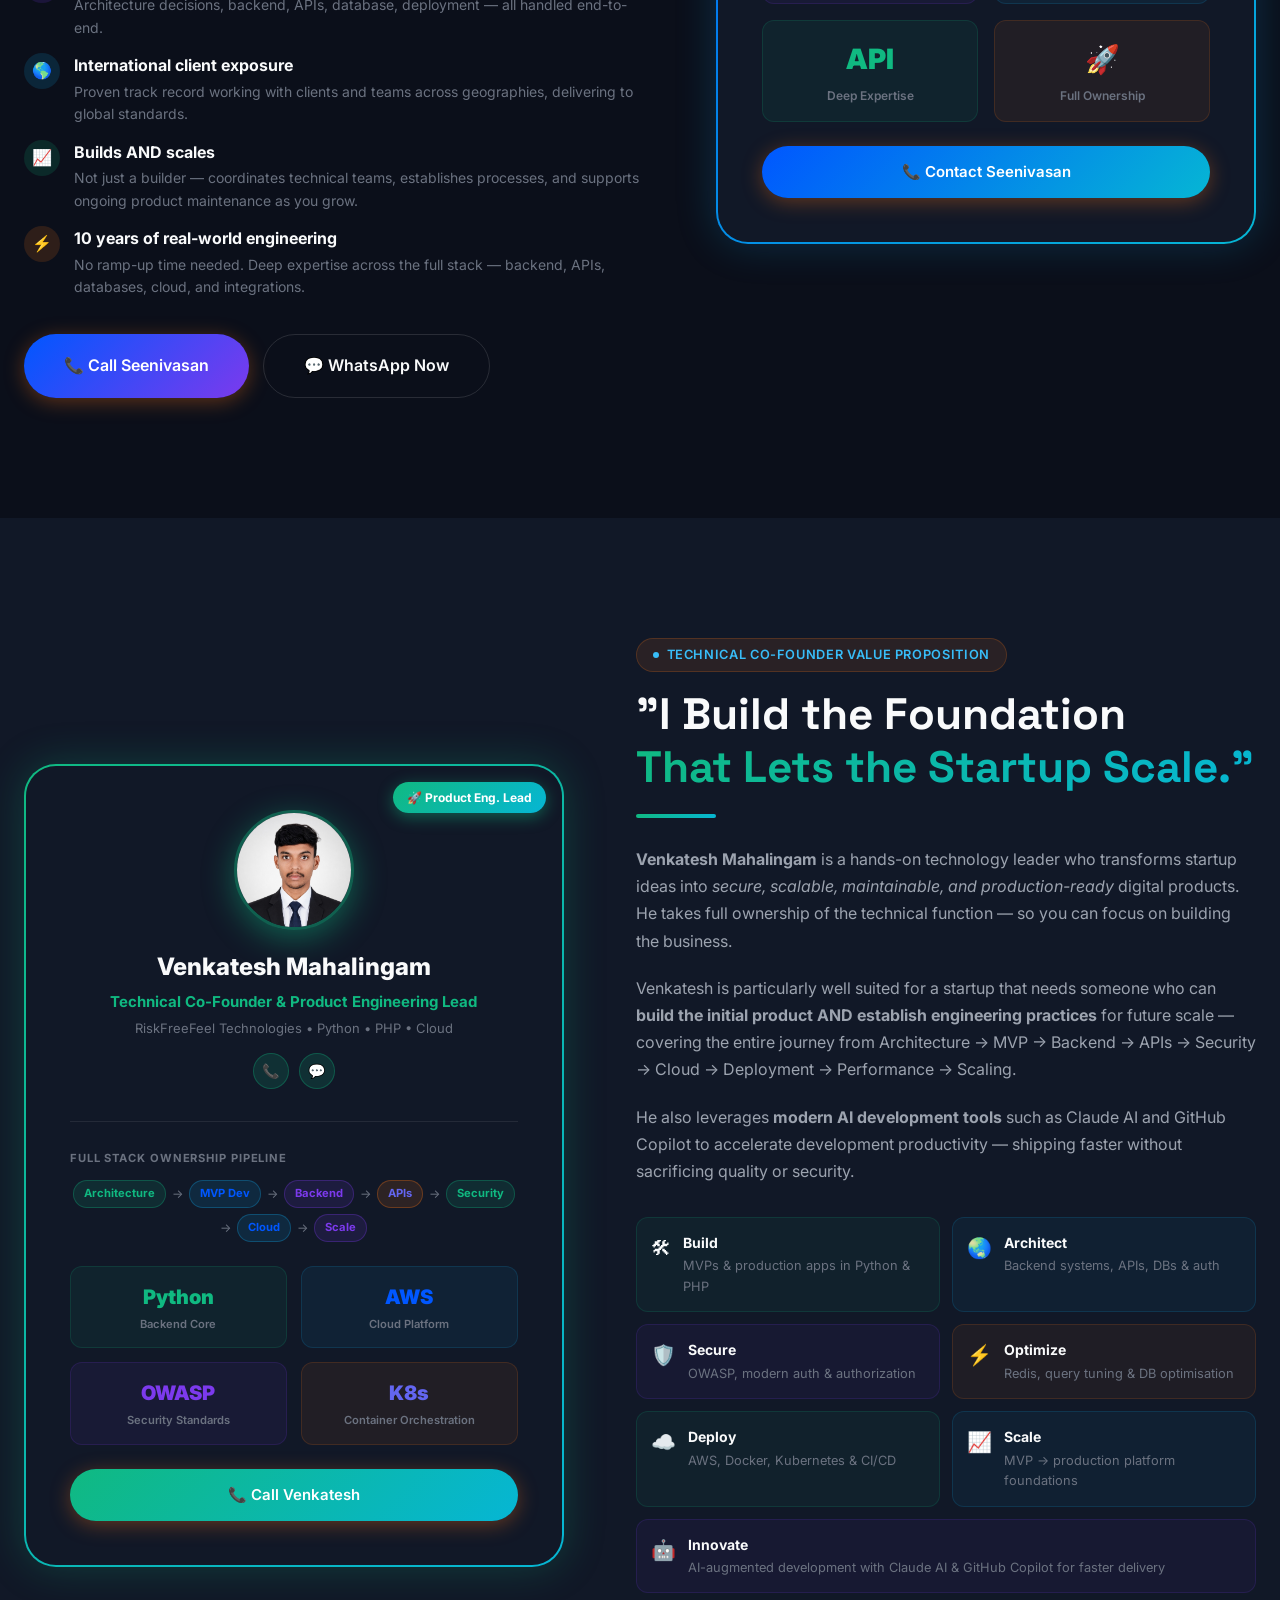
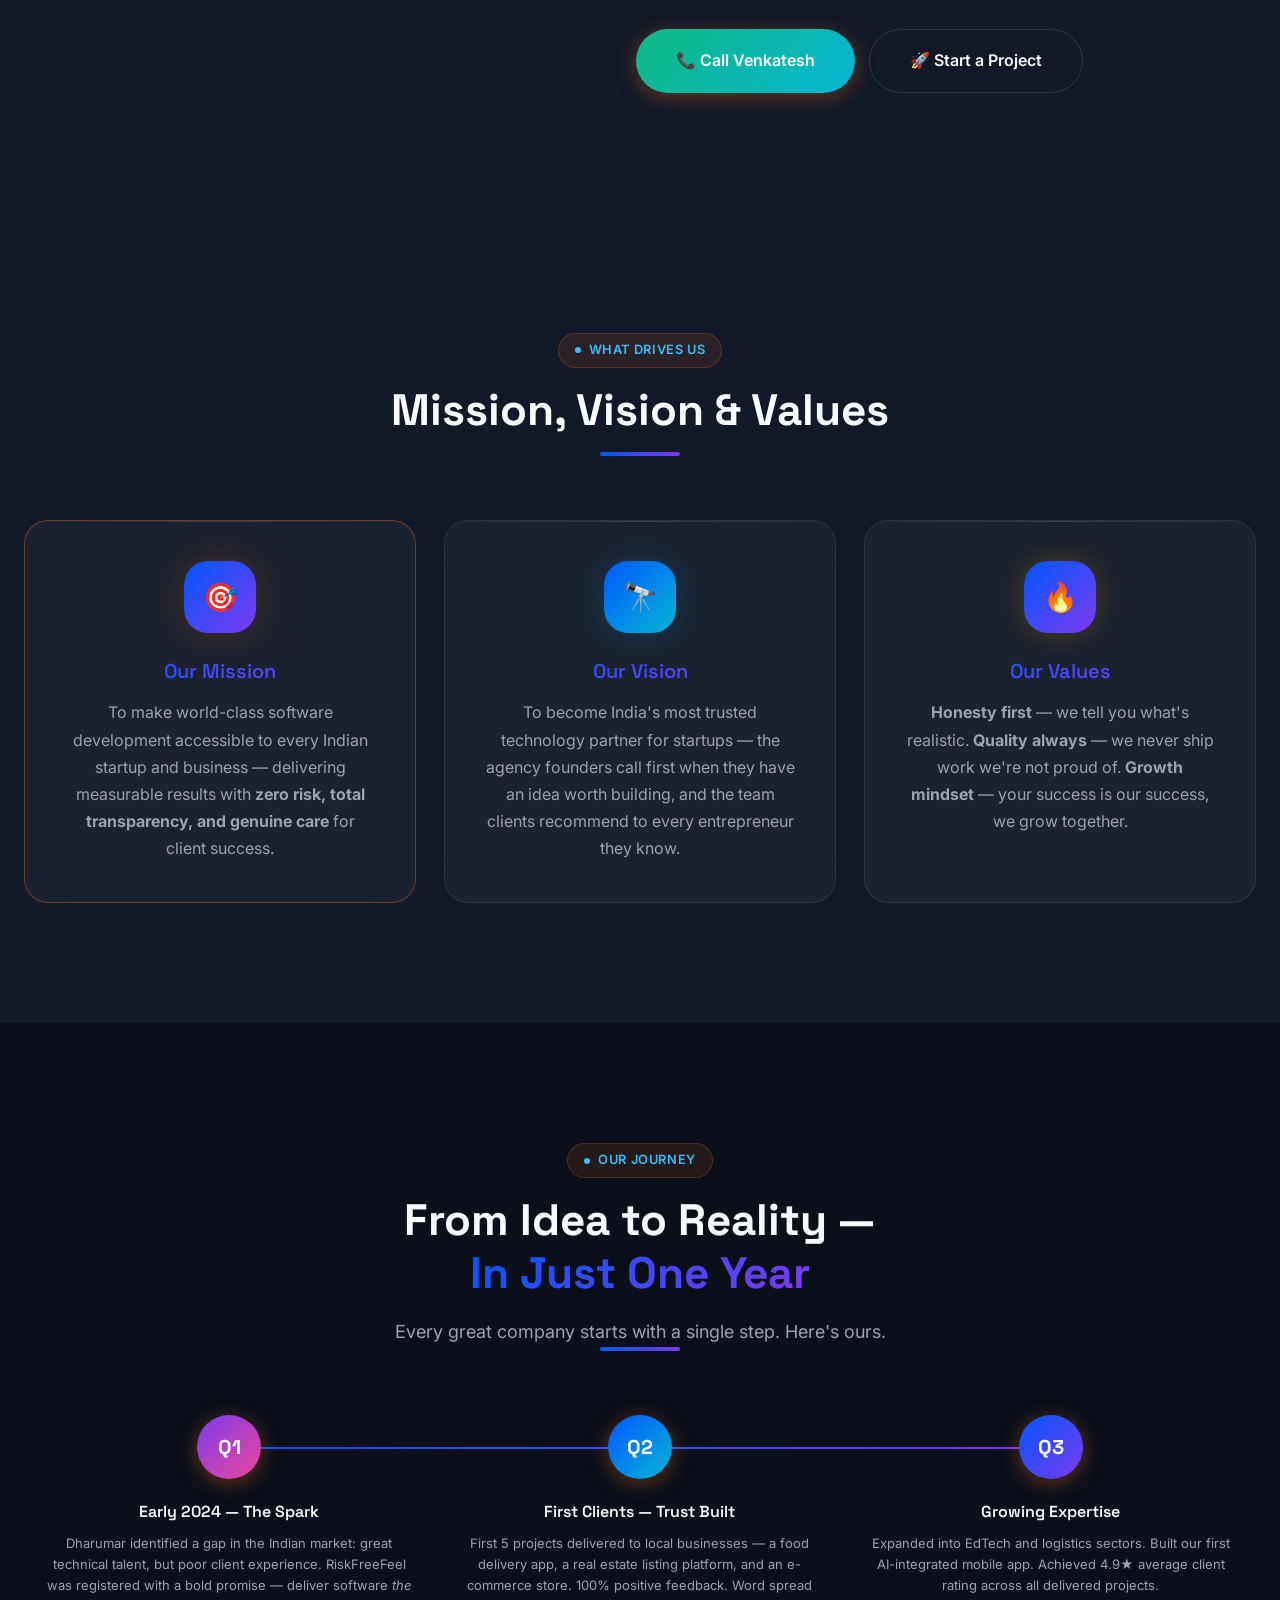
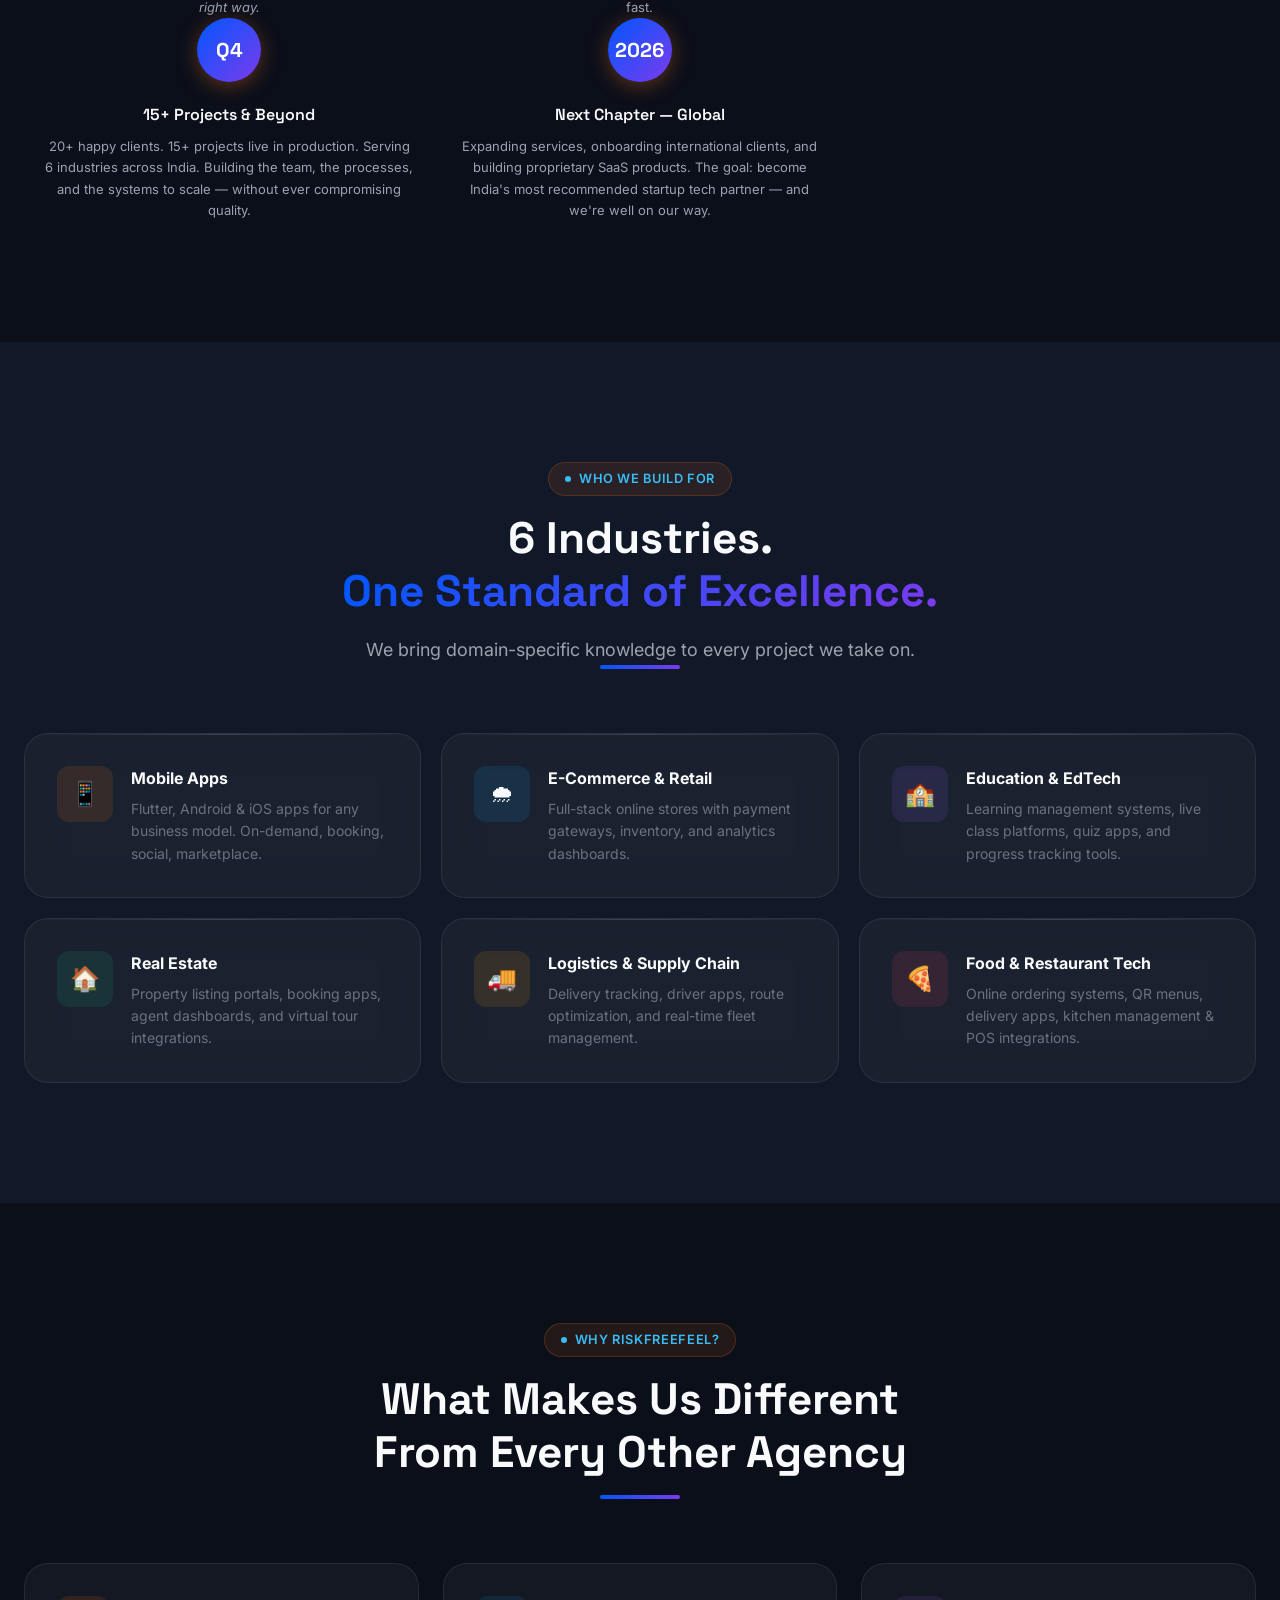
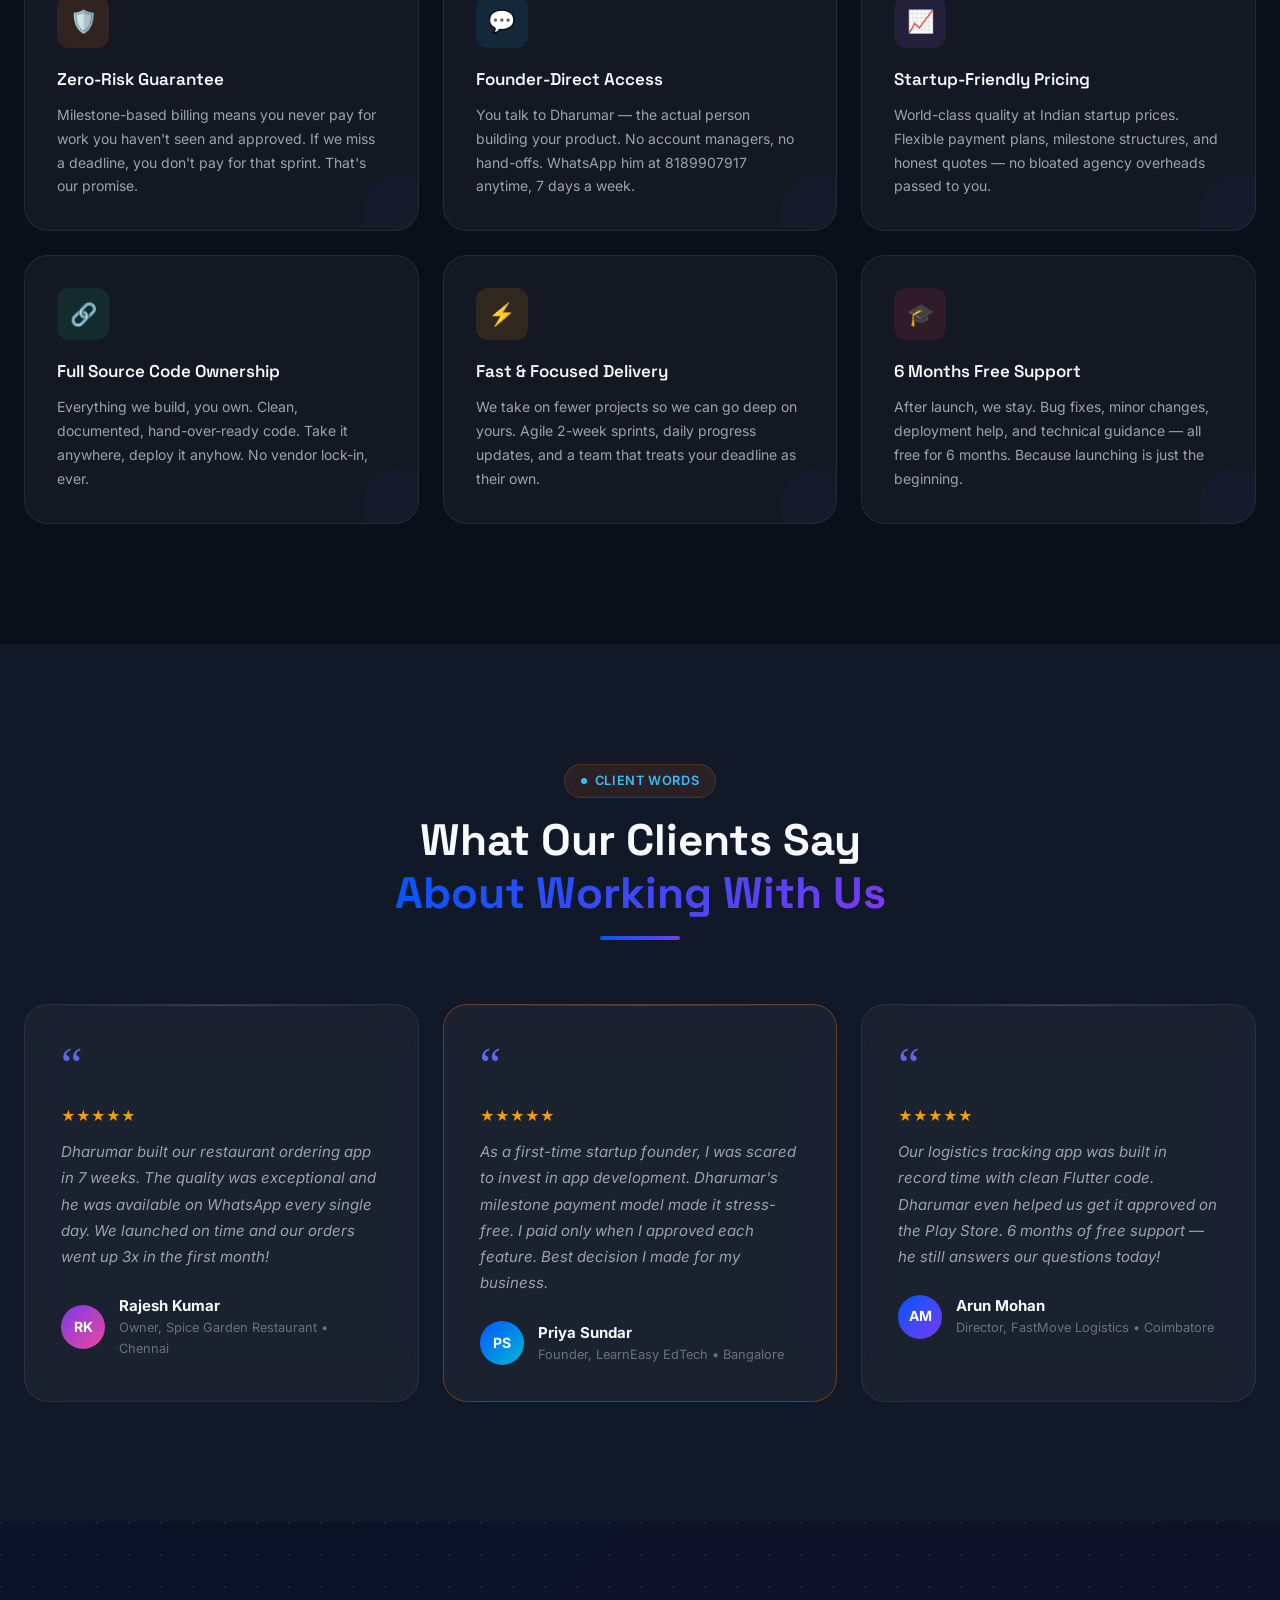
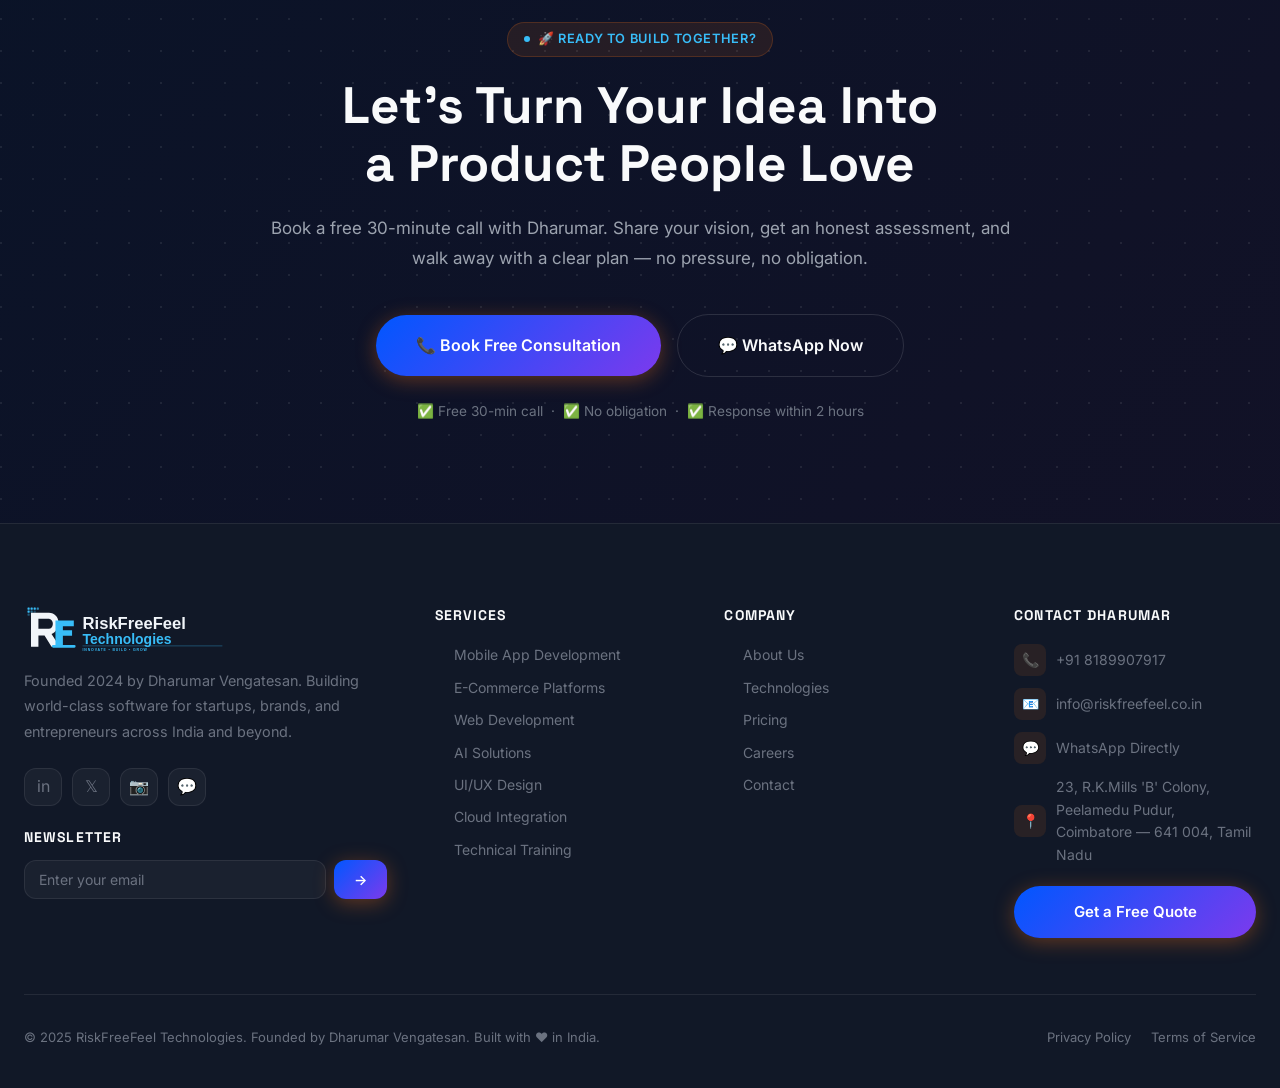
==== commit 9f293997: "fix: render founder badges statically at top-right above content on mobile to prevent hiding founder" ====
--- a/pages/about.html
+++ b/pages/about.html
@@ -583,7 +583,16 @@
       <!-- Co-Founder Profile Card -->
       <div style="position:relative;" class="reveal-right">
         <div style="background:var(--gradient-cool);border-radius:var(--radius-2xl);padding:2px;box-shadow:var(--shadow-glow-blue);">
-          <div style="background:var(--bg-secondary);border-radius:calc(var(--radius-2xl) - 2px);padding:44px;">
+          <div style="background:var(--bg-secondary);border-radius:calc(var(--radius-2xl) - 2px);padding:44px;position:relative;">
+            <!-- Badge at top right inside card -->
+            <div class="founder-badge" style="
+              position:absolute;top:16px;right:16px;z-index:5;
+              background:var(--gradient-cool);color:#fff;
+              border-radius:var(--radius-full);padding:6px 14px;
+              font-size:0.75rem;font-weight:700;
+              box-shadow:0 4px 16px rgba(124,58,237,0.45);
+              white-space:nowrap;
+            ">&#9889; Technical Co-Founder</div>
 
             <!-- Photo -->
             <div style="display:flex;flex-direction:column;align-items:center;text-align:center;margin-bottom:32px;">
@@ -631,15 +640,6 @@
             </a>
           </div>
         </div>
-
-        <!-- Floating badge -->
-        <div style="
-          position:absolute;top:-16px;right:-12px;
-          background:var(--gradient-cool);color:#fff;
-          border-radius:var(--radius-full);padding:8px 18px;
-          font-size:0.75rem;font-weight:700;
-          box-shadow:0 4px 16px rgba(124,58,237,0.45);
-        ">&#9889; Technical Co-Founder</div>
       </div>
 
     </div>
@@ -656,7 +656,16 @@
       <!-- Co-Founder Profile Card -->
       <div style="position:relative;" class="reveal-left">
         <div style="background:linear-gradient(135deg,#10B981,#06B6D4);border-radius:var(--radius-2xl);padding:2px;box-shadow:0 0 40px rgba(16,185,129,0.25);">
-          <div style="background:var(--bg-secondary);border-radius:calc(var(--radius-2xl) - 2px);padding:44px;">
+          <div style="background:var(--bg-secondary);border-radius:calc(var(--radius-2xl) - 2px);padding:44px;position:relative;">
+            <!-- Badge at top right inside card -->
+            <div class="founder-badge" style="
+              position:absolute;top:16px;right:16px;z-index:5;
+              background:linear-gradient(135deg,#10B981,#06B6D4);color:#fff;
+              border-radius:var(--radius-full);padding:6px 14px;
+              font-size:0.75rem;font-weight:700;
+              box-shadow:0 4px 16px rgba(16,185,129,0.45);
+              white-space:nowrap;
+            ">&#128640; Product Eng. Lead</div>
 
             <!-- Photo -->
             <div style="display:flex;flex-direction:column;align-items:center;text-align:center;margin-bottom:32px;">
@@ -724,15 +733,6 @@
             </a>
           </div>
         </div>
-
-        <!-- Floating badge -->
-        <div style="
-          position:absolute;top:-16px;right:-12px;
-          background:linear-gradient(135deg,#10B981,#06B6D4);color:#fff;
-          border-radius:var(--radius-full);padding:8px 18px;
-          font-size:0.75rem;font-weight:700;
-          box-shadow:0 4px 16px rgba(16,185,129,0.45);
-        ">&#128640; Product Eng. Lead</div>
       </div>
 
       <!-- Story / Value Text -->
--- a/assets/css/mobile.css
+++ b/assets/css/mobile.css
@@ -505,23 +505,25 @@
     padding: 24px 20px !important;
   }
 
-  /* ── 5.28 FLOATING BADGES & RIBBONS — top right alignment inside card on mobile ──
-     All founder and co-founder badges lock to top right inside card without bottom bleeding */
+  /* ── 5.28 FLOATING BADGES & RIBBONS — top right alignment on mobile ──
+     Badges sit statically aligned to top-right above content so they never cover founder names or photos */
   .founder-badge,
   div[style*="position:absolute;top:16px;right:16px"],
   div[style*="position:absolute;top:20px;right:20px"],
   div[style*="position:absolute;top:20px"],
   div[style*="position:absolute;top:-16px"] {
-    position: absolute !important;
-    top: 12px !important;
-    right: 12px !important;
-    left: auto !important;
-    bottom: auto !important;
-    z-index: 10 !important;
-    font-size: 0.68rem !important;
-    padding: 4px 10px !important;
-    white-space: nowrap !important;
-    box-shadow: 0 4px 12px rgba(0, 0, 0, 0.25) !important;
+    position: static !important;
+    display: flex !important;
+    justify-content: flex-end !important;
+    margin-left: auto !important;
+    margin-right: 0 !important;
+    margin-bottom: 14px !important;
+    width: fit-content !important;
+    max-width: 100% !important;
+    font-size: 0.72rem !important;
+    padding: 5px 12px !important;
+    white-space: normal !important;
+    word-break: break-word !important;
   }
 
   /* Allow overflow:visible on the relative-positioned parent 
